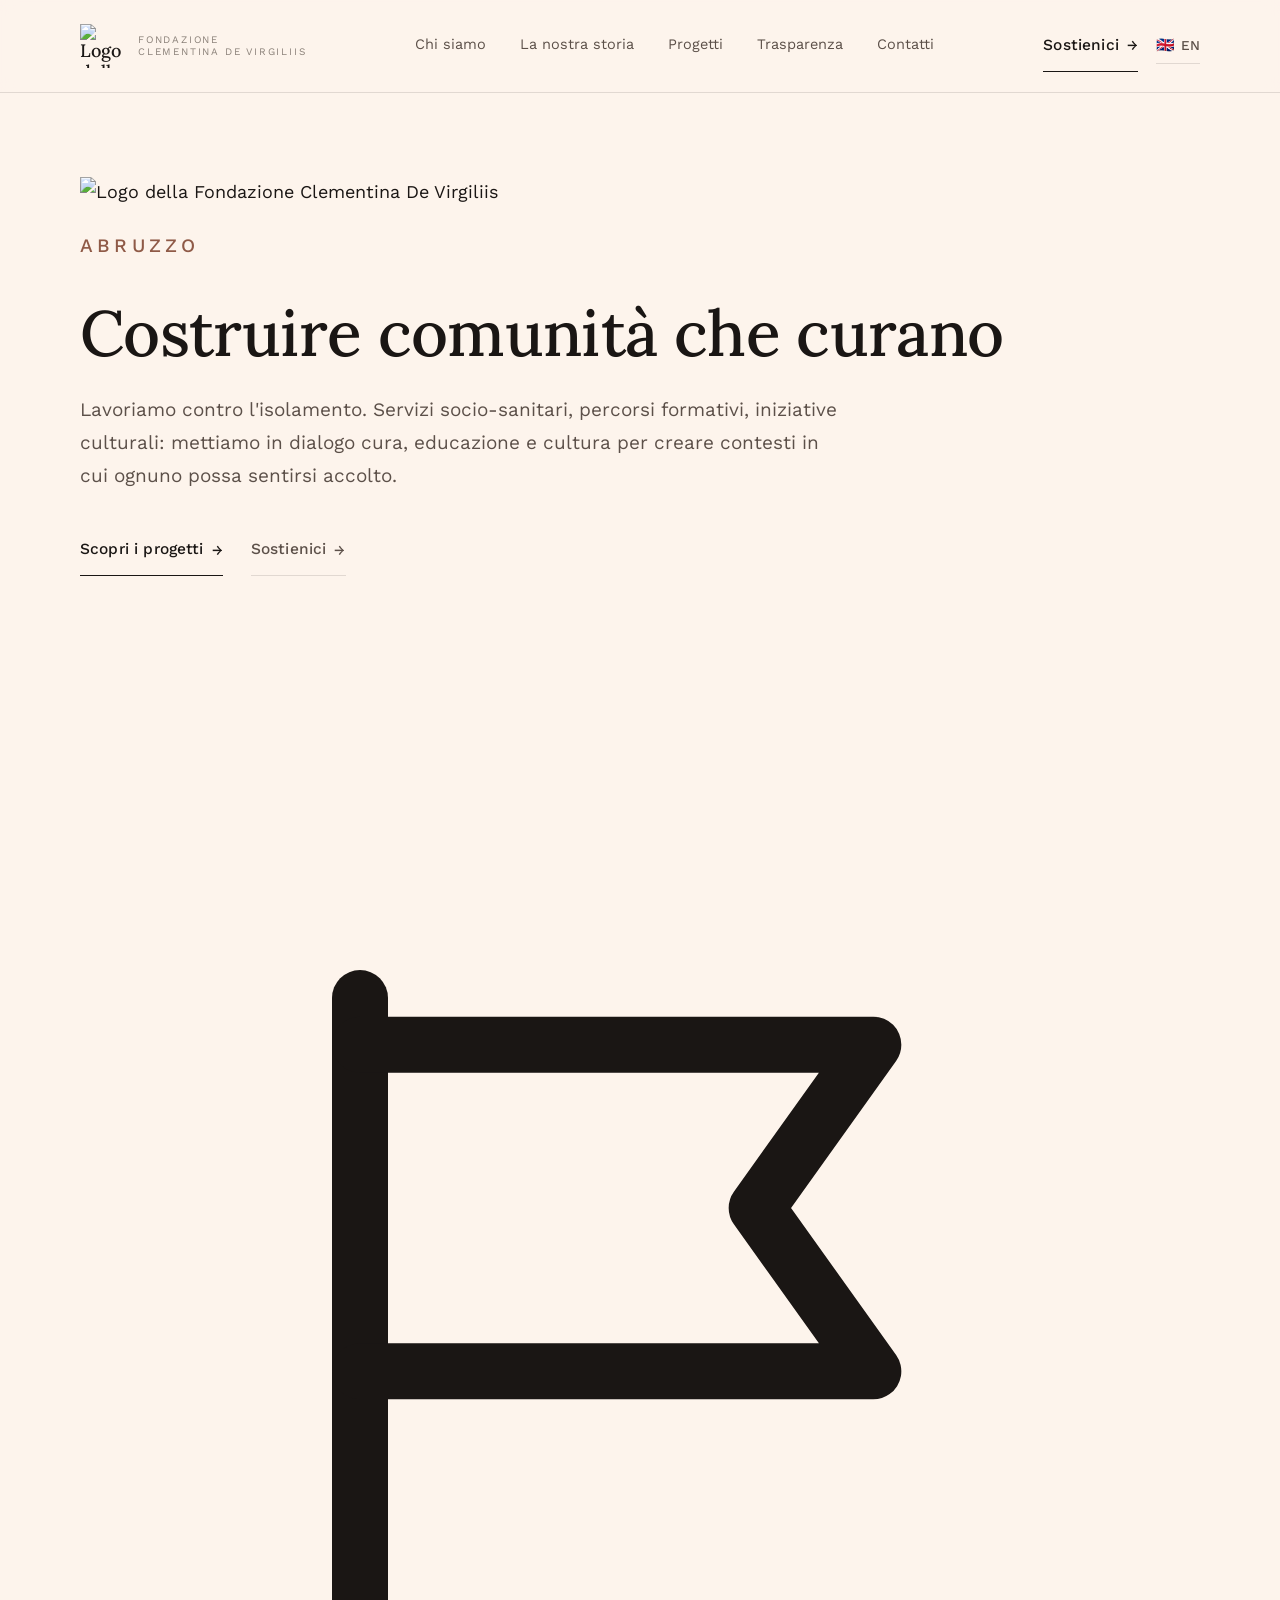
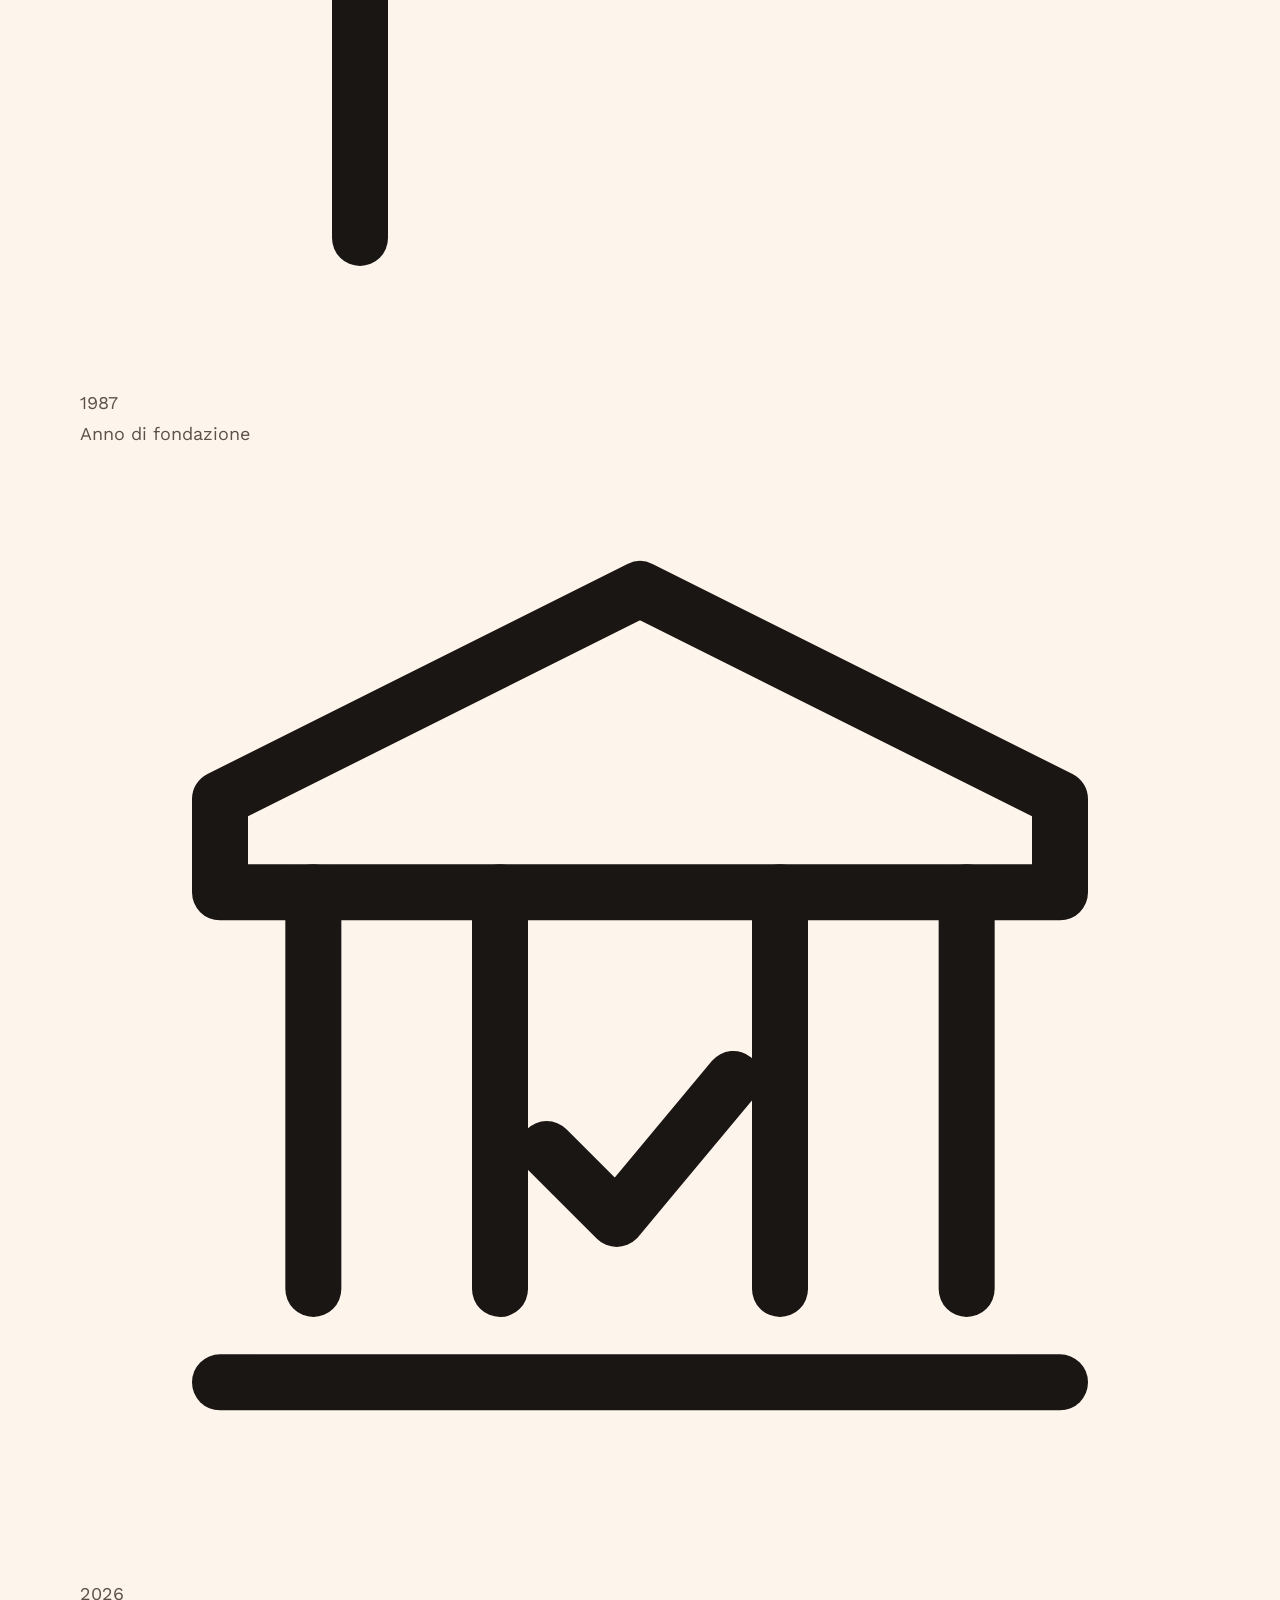
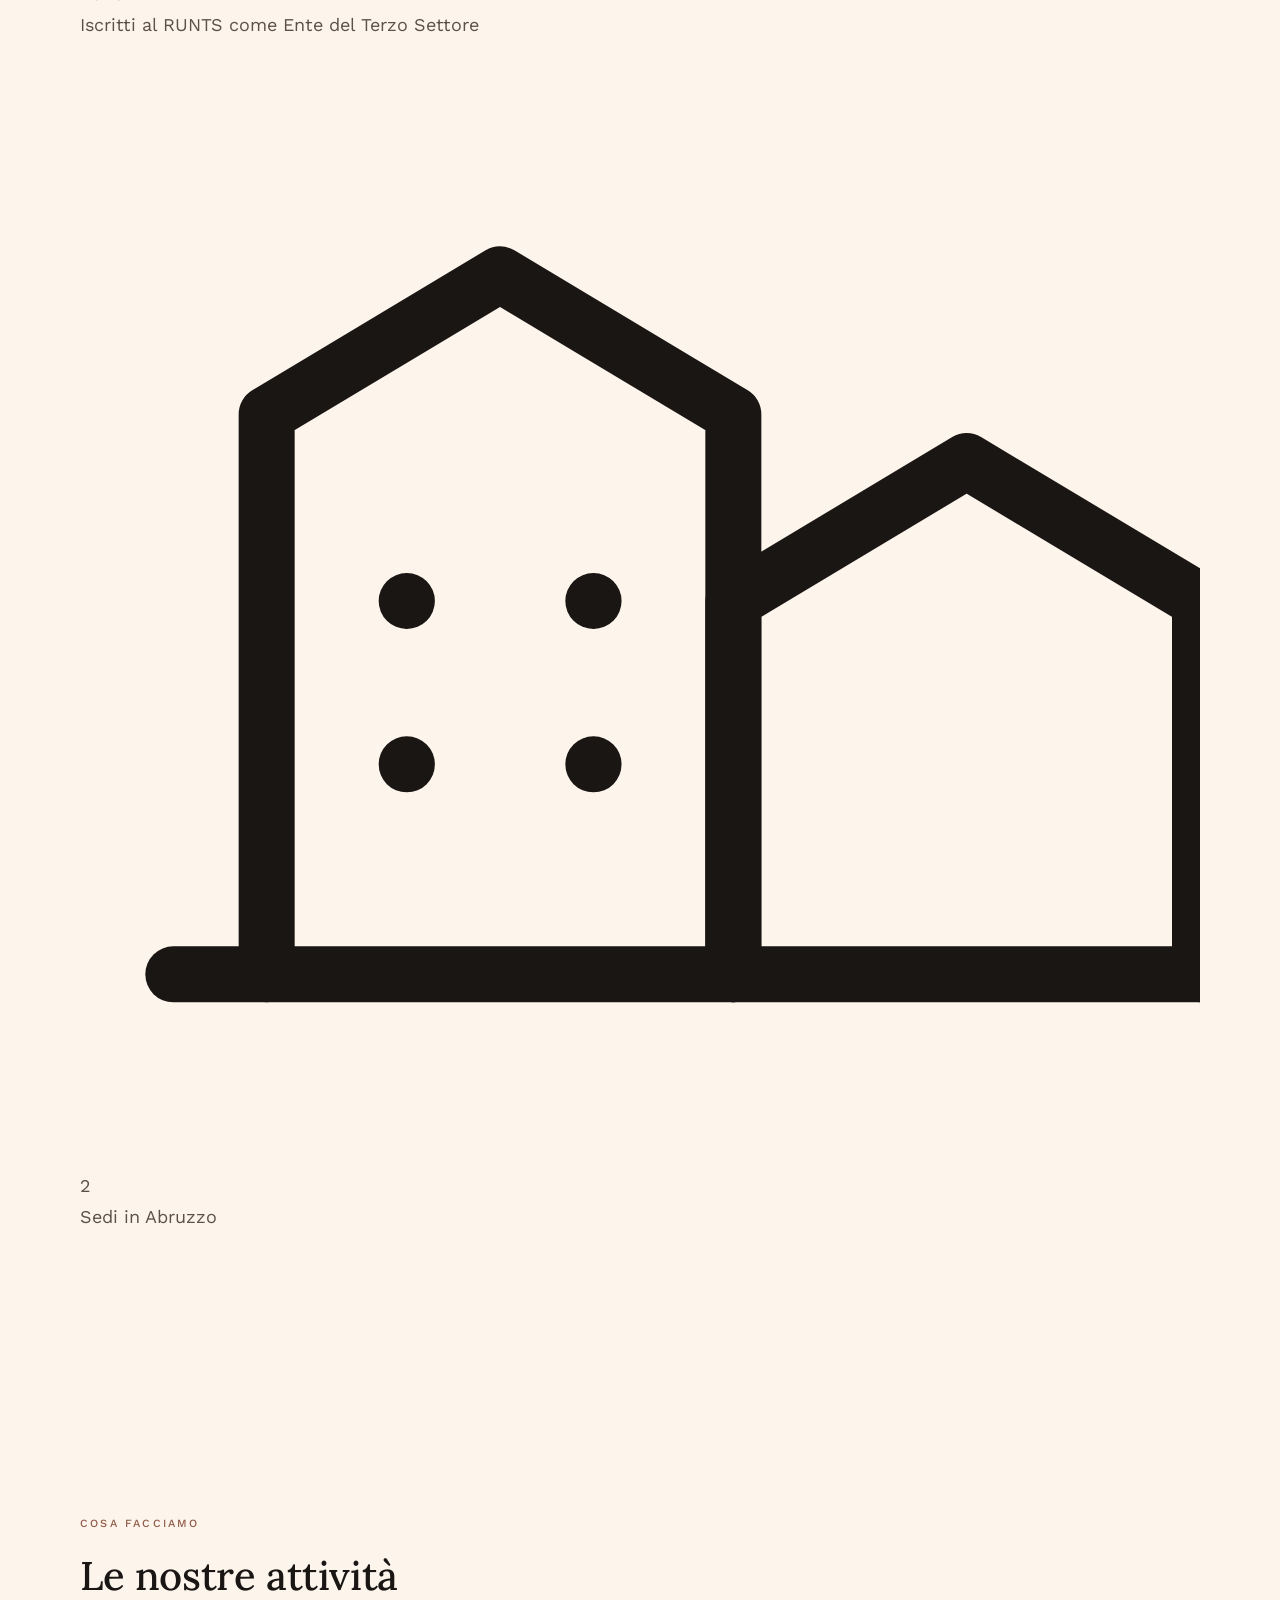
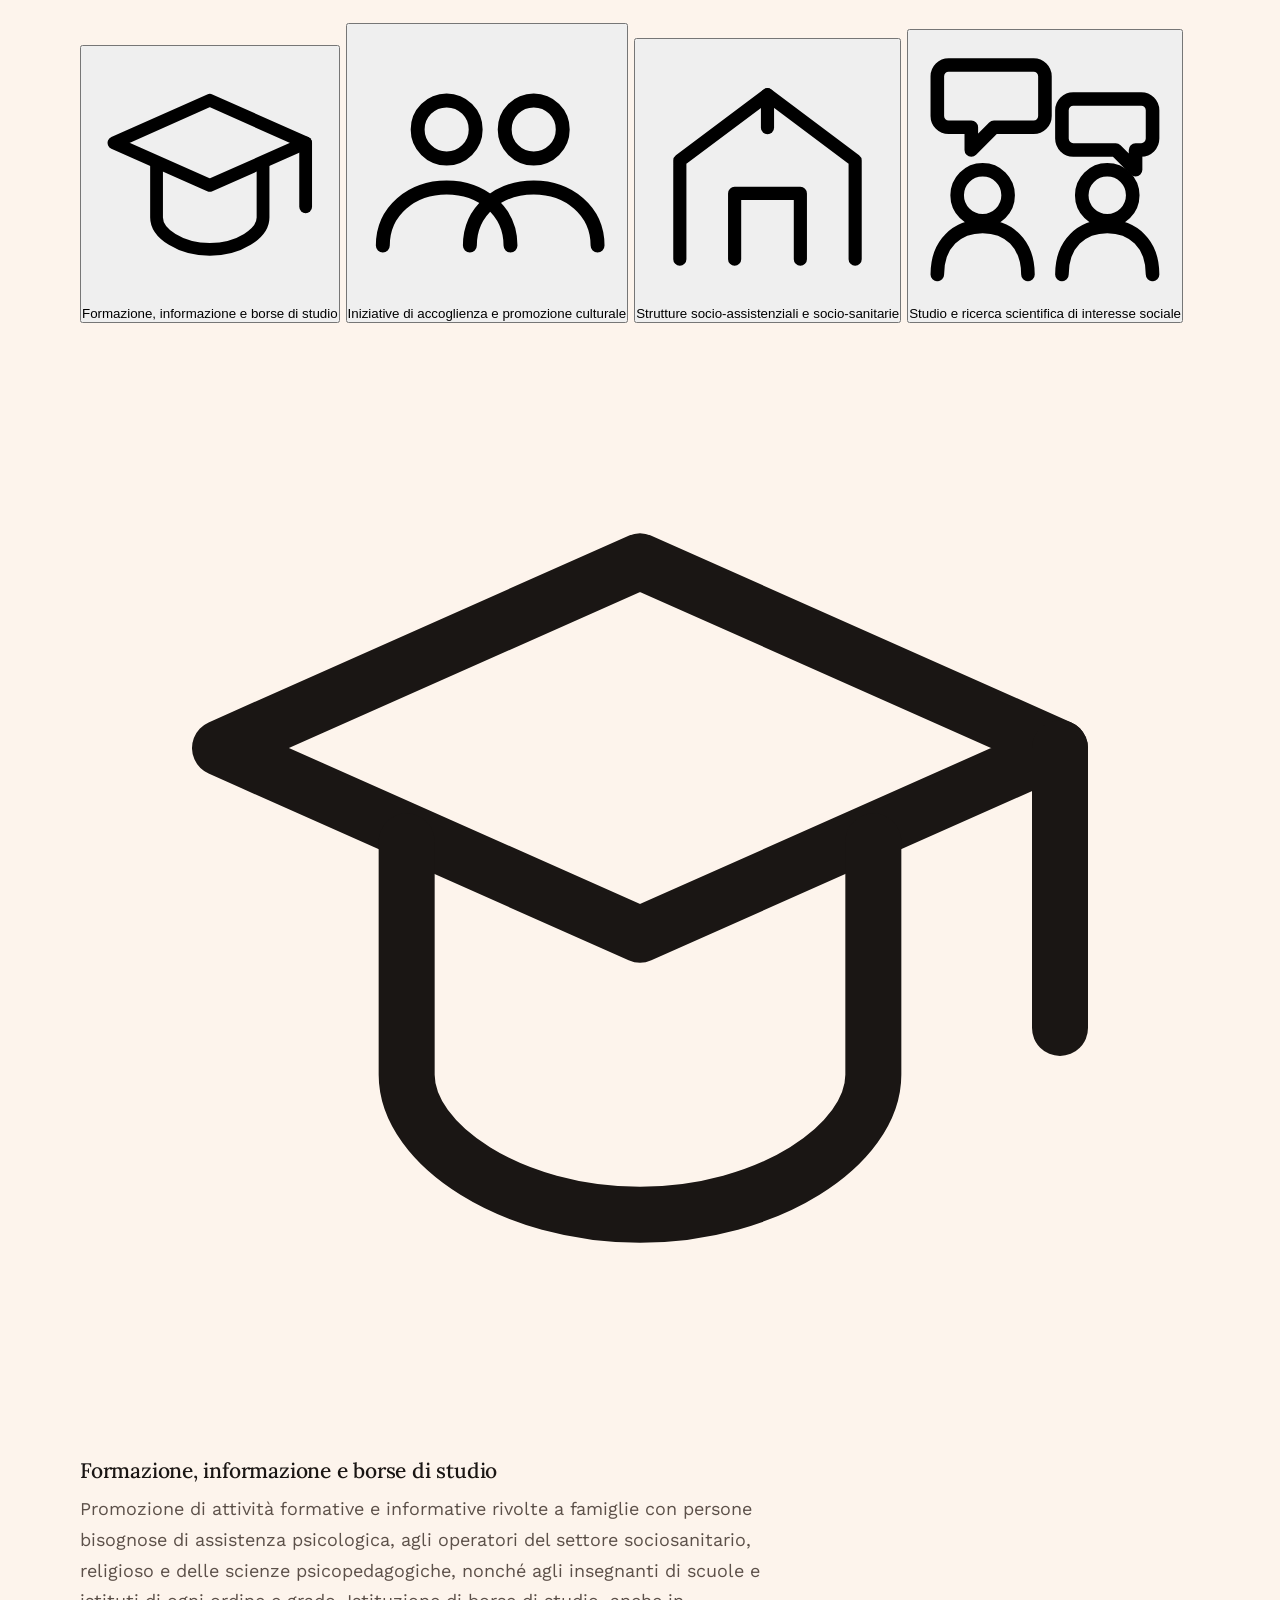
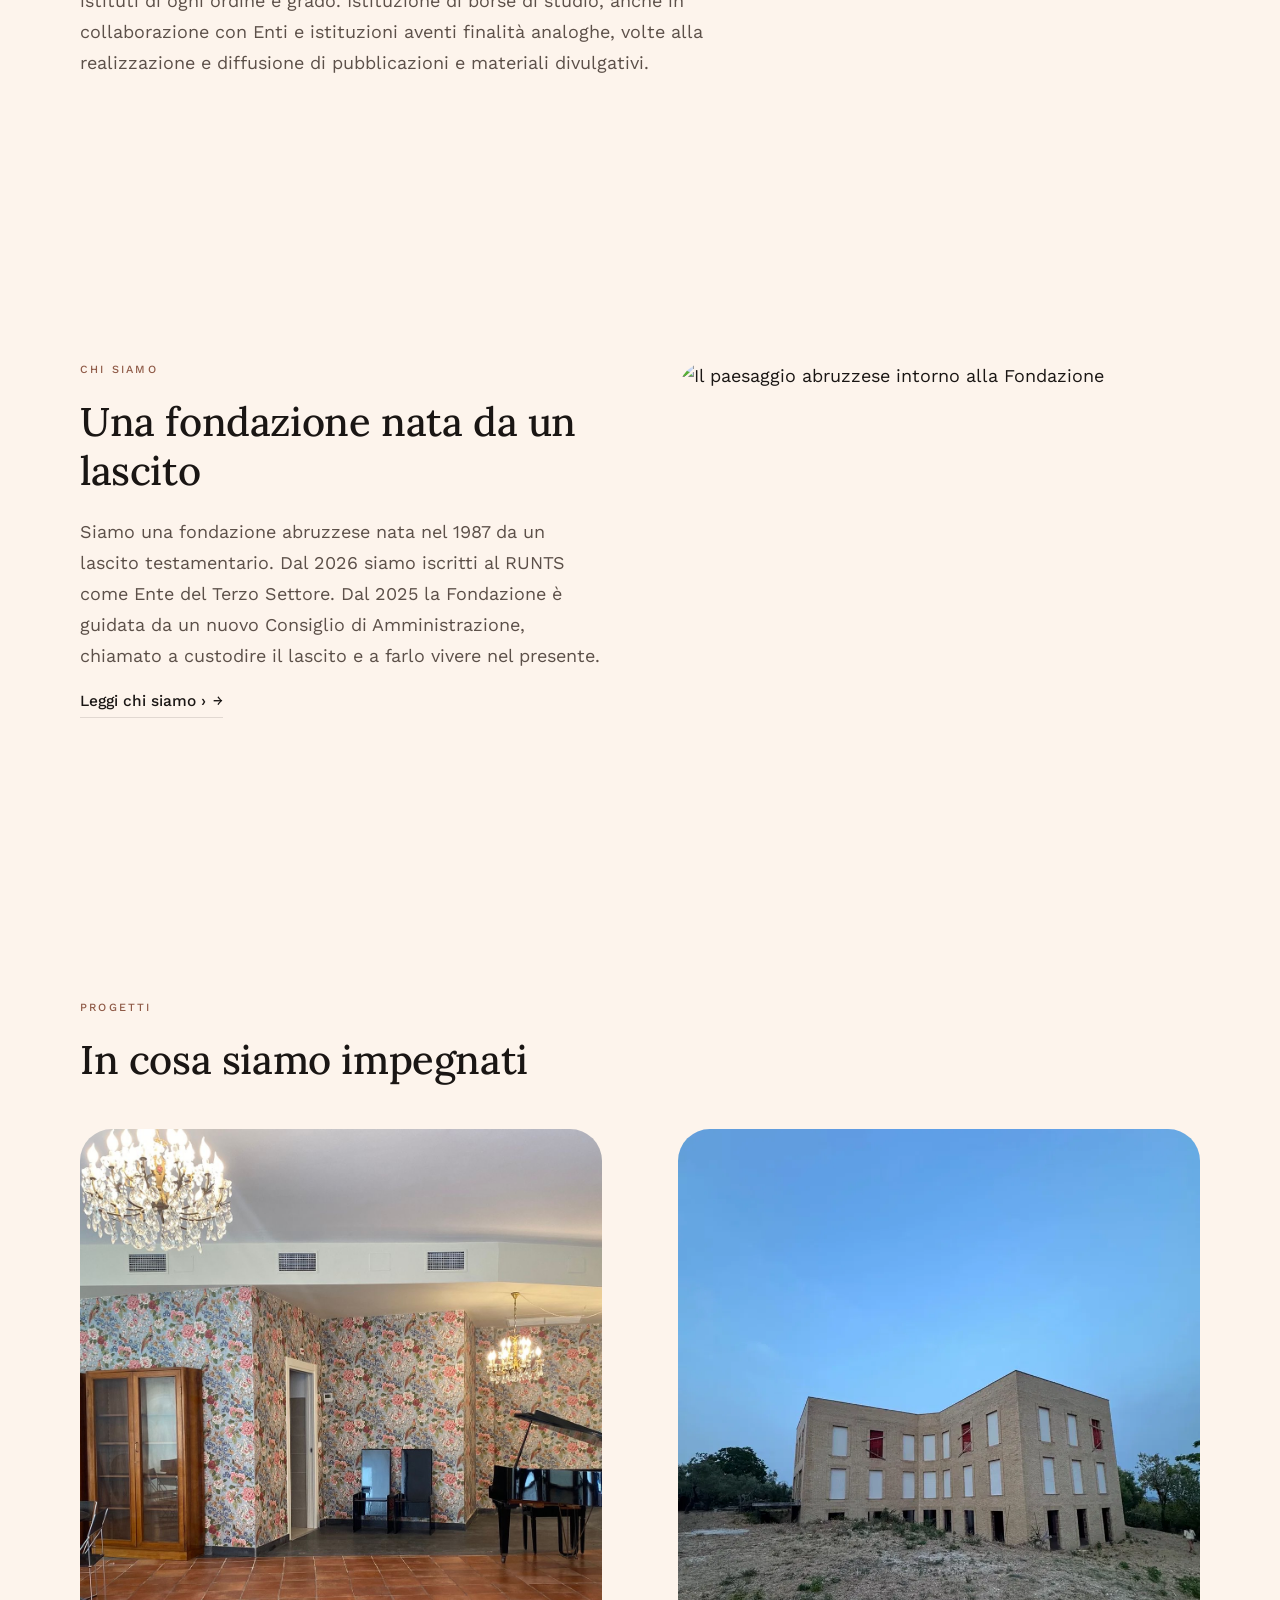
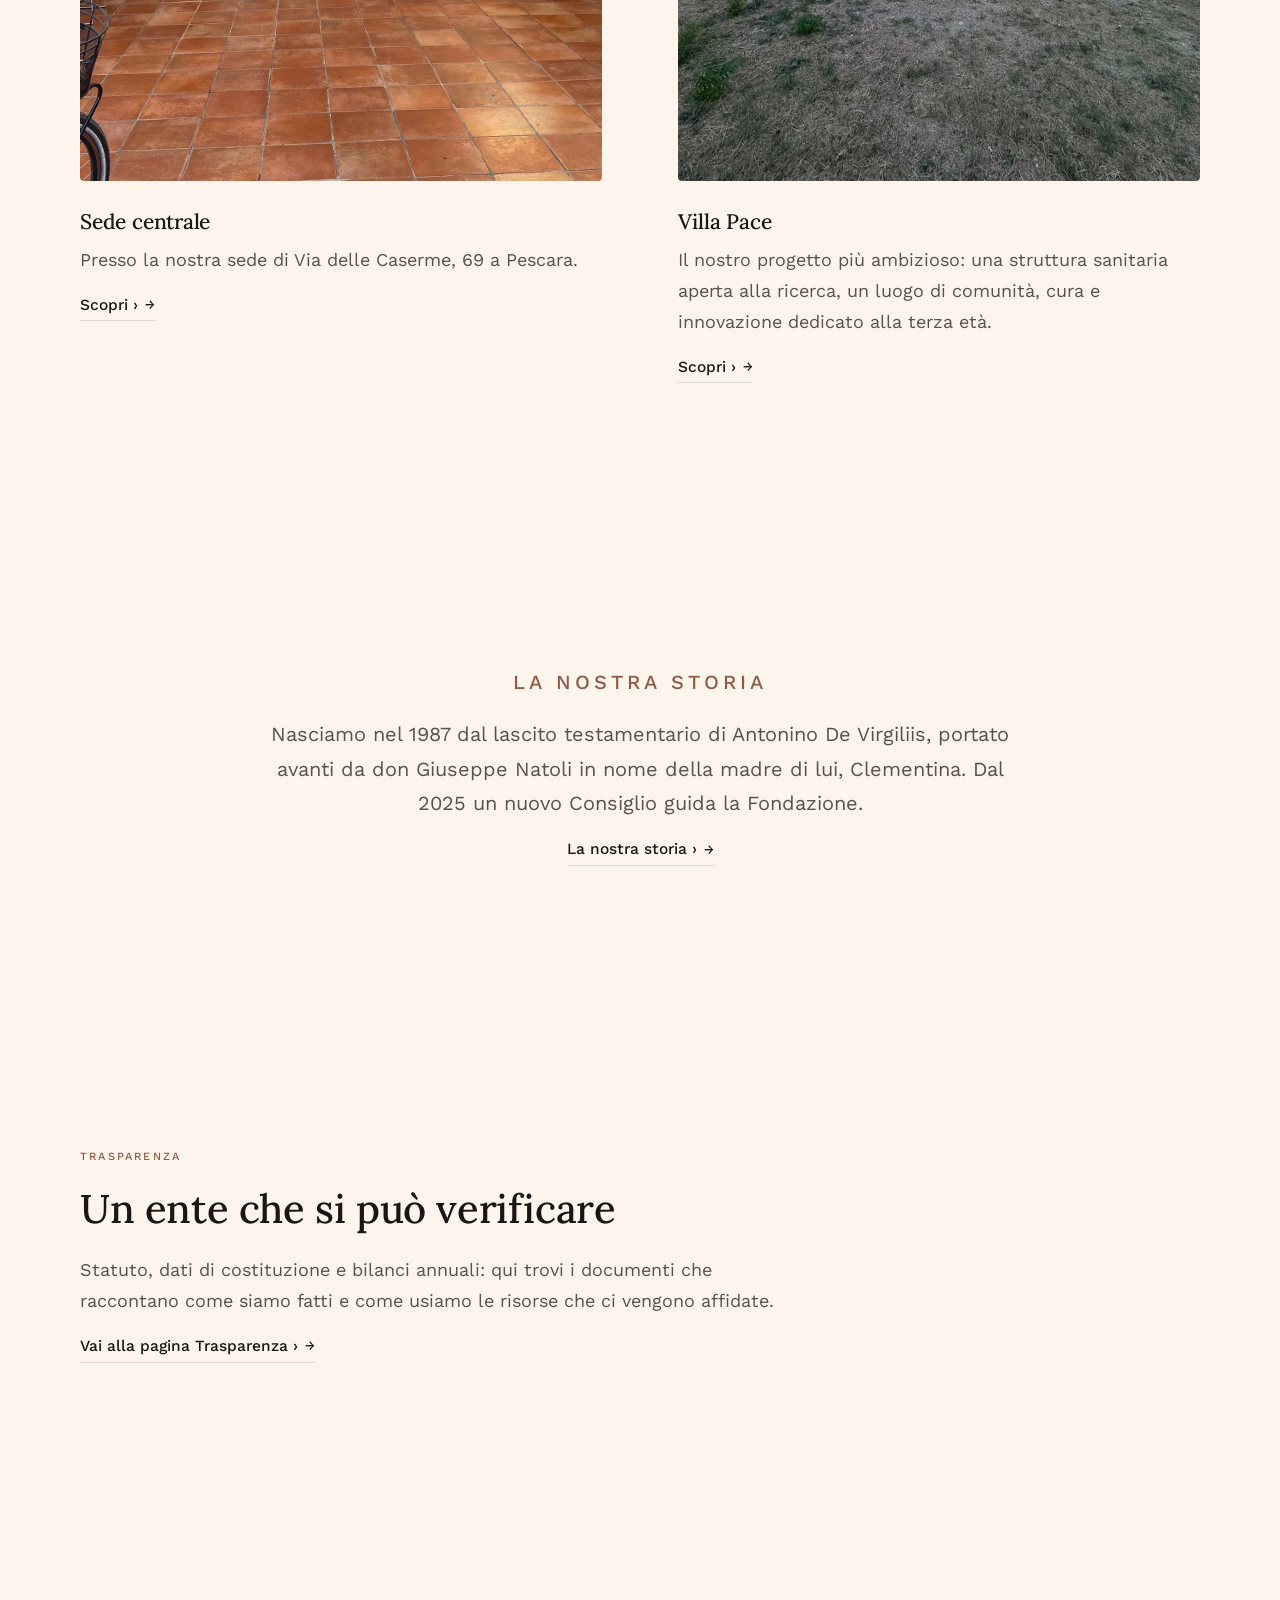
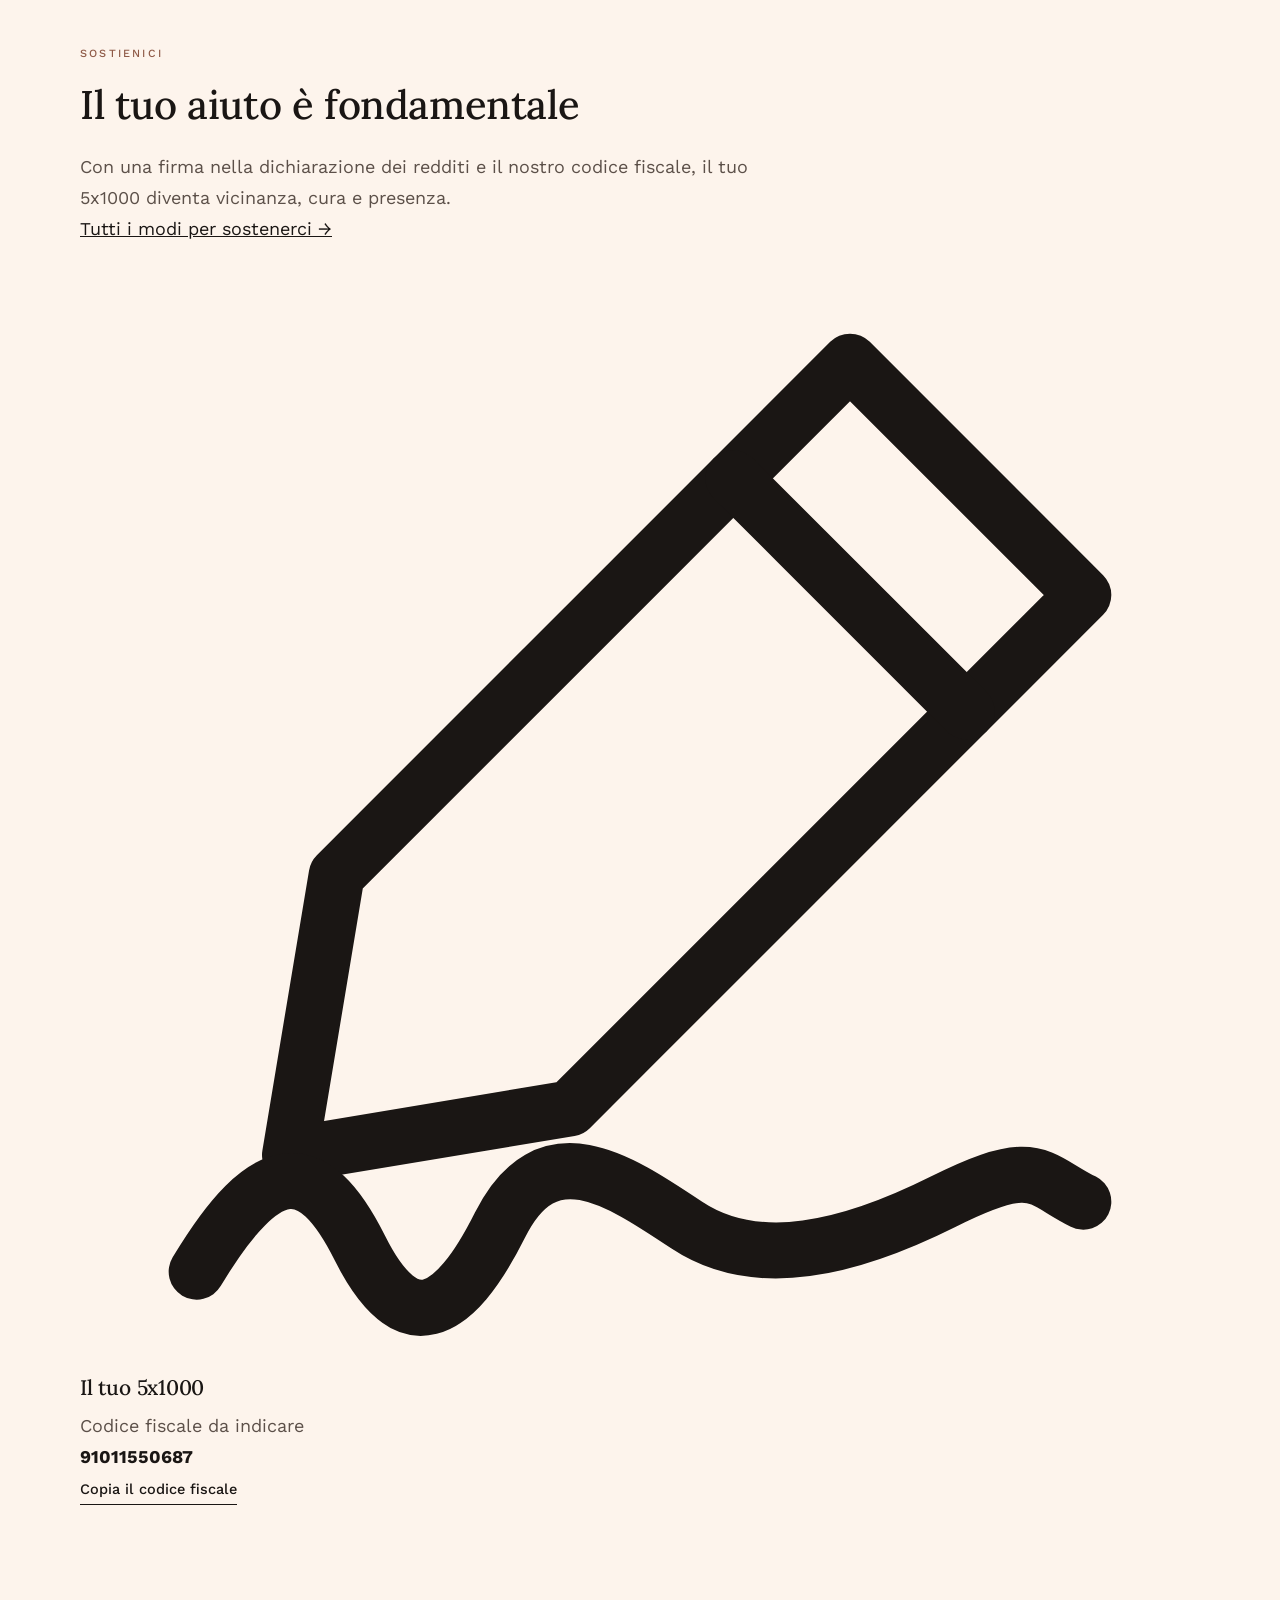
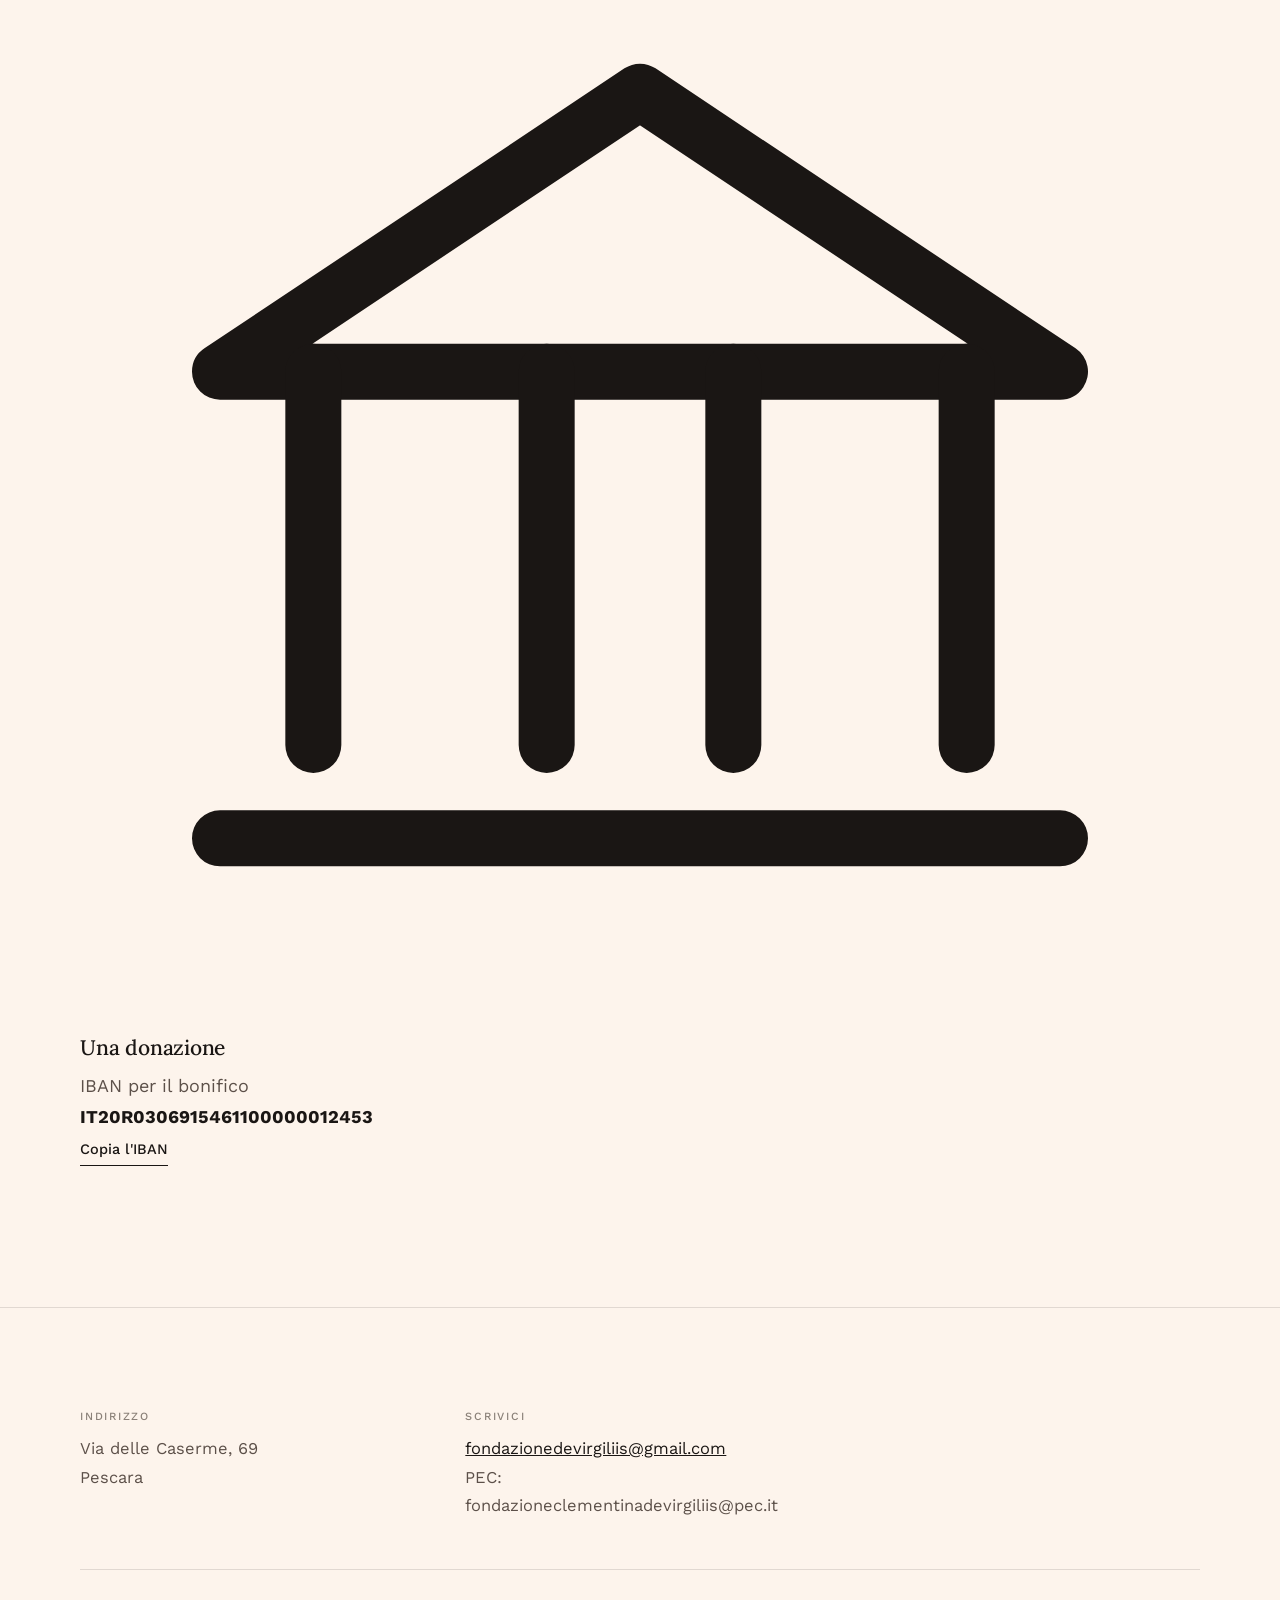
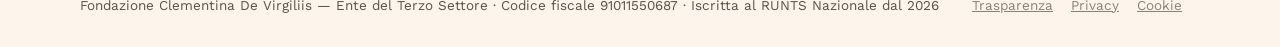
==== index.html @ 2ed3adb6 "Add files via upload" ====
<!DOCTYPE html>
<html lang="it">
<head>
<meta charset="utf-8">
<meta name="viewport" content="width=device-width, initial-scale=1">
<title>Fondazione Clementina De Virgiliis — Costruire comunità che curano</title>
<meta name="description" content="Fondazione abruzzese nata nel 1987 da un lascito testamentario. Lavoriamo contro l'isolamento con servizi socio-sanitari, percorsi formativi e iniziative culturali.">
<link rel="preconnect" href="https://fonts.googleapis.com">
<link rel="preconnect" href="https://fonts.gstatic.com" crossorigin>
<link href="https://fonts.googleapis.com/css2?family=Lora:wght@500;600;700&family=Work+Sans:wght@400;500;600&display=swap" rel="stylesheet">
<link rel="stylesheet" href="css/style.css">
</head>
<body>

<header>
  <nav class="wrap nav" aria-label="Principale">
    <a class="marchio" href="index.html">
      <img class="logo-mark" src="img/logo-icona-v2.png" alt="Logo della Fondazione Clementina De Virgiliis">
      <span class="marchio-testo">Fondazione<br>Clementina De&nbsp;Virgiliis</span>
    </a>
    <ul class="menu">
      <li><a href="chi-siamo.html" data-it="Chi siamo" data-en="About us">Chi siamo</a></li>
      <li><a href="storia.html" data-it="La nostra storia" data-en="Our story">La nostra storia</a></li>
      <li><a href="progetti.html" data-it="Progetti" data-en="Projects">Progetti</a></li>
      <li><a href="trasparenza.html" data-it="Trasparenza" data-en="Transparency">Trasparenza</a></li>
      <li><a href="contatti.html" data-it="Contatti" data-en="Contact">Contatti</a></li>
    </ul>
    <div class="nav-azioni">
      <a class="btn" href="sostienici.html" data-it="Sostienici" data-en="Support us">Sostienici</a>
      <button class="lang-switch" type="button" aria-label="Switch to English">
        <span class="bandiera">🇬🇧</span><span class="lang-label">EN</span>
      </button>
      <button class="hamburger" id="hamburger" aria-expanded="false" aria-controls="menu-mobile" aria-label="Apri il menu">
        <span></span>
      </button>
    </div>
  </nav>
</header>

<div class="menu-mobile" id="menu-mobile">
  <ul>
    <li><a href="index.html" data-it="Home" data-en="Home">Home</a></li>
    <li><a href="chi-siamo.html" data-it="Chi siamo" data-en="About us">Chi siamo</a></li>
    <li><a href="storia.html" data-it="La nostra storia" data-en="Our story">La nostra storia</a></li>
    <li><a href="progetti.html" data-it="Progetti" data-en="Projects">Progetti</a></li>
    <li><a href="trasparenza.html" data-it="Trasparenza" data-en="Transparency">Trasparenza</a></li>
    <li><a href="contatti.html" data-it="Contatti" data-en="Contact">Contatti</a></li>
  </ul>
  <a class="btn" href="sostienici.html" data-it="Sostienici" data-en="Support us">Sostienici</a>
  <button class="lang-switch" type="button" aria-label="Switch to English">
    <span class="bandiera">🇬🇧</span><span class="lang-label">EN</span>
  </button>
</div>

<main>

<section class="hero">
  <img class="hero-sfondo" src="img/sfondo1.jpg" alt="" aria-hidden="true">
  <div class="wrap hero-contenuto">
    <div class="hero-pannello">
      <img class="hero-logo" src="img/logo-completo-v2.png" alt="Logo della Fondazione Clementina De Virgiliis">
      <p class="occhiello" data-it="Abruzzo" data-en="Abruzzo">Abruzzo</p>
      <h1 data-it="Costruire comunità che curano" data-en="Building communities that care">Costruire comunità che curano</h1>
      <p data-it="Lavoriamo contro l'isolamento. Servizi socio-sanitari, percorsi formativi, iniziative culturali: mettiamo in dialogo cura, educazione e cultura per creare contesti in cui ognuno possa sentirsi accolto." data-en="We work against isolation. Social-healthcare services, training programmes, cultural initiatives: we bring care, education and culture together to create places where everyone can feel welcome.">Lavoriamo contro l'isolamento. Servizi socio-sanitari, percorsi formativi, iniziative culturali: mettiamo in dialogo cura, educazione e cultura per creare contesti in cui ognuno possa sentirsi accolto.</p>
    </div>
    <div class="azioni azioni-hero">
      <a class="btn" href="progetti.html" data-it="Scopri i progetti" data-en="Discover our projects">Scopri i progetti</a>
      <a class="btn btn--vuoto" href="sostienici.html" data-it="Sostienici" data-en="Support us">Sostienici</a>
    </div>
  </div>
</section>

<section class="fascia-numeri appare">
  <div class="wrap">
    <div class="statistiche">
      <div class="statistica">
        <div class="statistica-icona"><svg viewBox="0 0 48 48" fill="none" stroke="currentColor" stroke-width="2.4" stroke-linecap="round" stroke-linejoin="round">
          <path d="M12 6v36"/><path d="M12 8h22l-5 7 5 7H12"/>
        </svg></div>
        <p class="statistica-numero">1987</p>
        <p class="statistica-testo">Anno di fondazione</p>
      </div>
      <div class="statistica">
        <div class="statistica-icona"><svg viewBox="0 0 48 48" fill="none" stroke="currentColor" stroke-width="2.4" stroke-linecap="round" stroke-linejoin="round">
          <path d="M24 6 6 15v4h36v-4L24 6Z"/><path d="M10 19v17M18 19v17M30 19v17M38 19v17"/><path d="M6 40h36"/><path d="M20 30l3 3 5-6"/>
        </svg></div>
        <p class="statistica-numero">2026</p>
        <p class="statistica-testo">Iscritti al RUNTS come Ente del Terzo Settore</p>
      </div>
      <div class="statistica">
        <div class="statistica-icona"><svg viewBox="0 0 48 48" fill="none" stroke="currentColor" stroke-width="2.4" stroke-linecap="round" stroke-linejoin="round">
          <path d="M8 40V16l10-6 10 6v24"/><path d="M28 40V24l10-6 10 6v16"/><path d="M4 40h44"/><path d="M14 24h.01M14 31h.01M22 24h.01M22 31h.01"/>
        </svg></div>
        <p class="statistica-numero">2</p>
        <p class="statistica-testo">Sedi in Abruzzo</p>
      </div>
    </div>
  </div>
</section>

<section class="attivita appare">
  <div class="wrap">
    <p class="etichetta">Cosa facciamo</p>
    <h2>Le nostre attività</h2>

    <div class="attivita-lato">
      <div class="attivita-voci" role="tablist" aria-label="Le nostre attività">
        <button class="attivita-voce" type="button" role="tab" id="att-tab-0" aria-controls="att-pan-0" aria-selected="true" tabindex="0">
          <span class="attivita-voce-icona"><svg viewBox="0 0 48 48" fill="none" stroke="currentColor" stroke-width="2.4" stroke-linecap="round" stroke-linejoin="round" aria-hidden="true"><path d="M24 10 6 18l18 8 18-8-18-8Z"/><path d="M14 22v10c0 3 4.5 6 10 6s10-3 10-6V22"/><path d="M42 18v12"/></svg></span><span class="attivita-voce-nome">Formazione, informazione e borse di studio</span>
        </button>
        <button class="attivita-voce" type="button" role="tab" id="att-tab-1" aria-controls="att-pan-1" aria-selected="false" tabindex="-1">
          <span class="attivita-voce-icona"><svg viewBox="0 0 48 48" fill="none" stroke="currentColor" stroke-width="2.4" stroke-linecap="round" stroke-linejoin="round" aria-hidden="true"><circle cx="17" cy="18" r="5"/><circle cx="32" cy="18" r="5"/><path d="M6 38c0-6 5-10 11-10s11 4 11 10"/><path d="M21 38c0-6 5-10 11-10s11 4 11 10"/></svg></span><span class="attivita-voce-nome">Iniziative di accoglienza e promozione culturale</span>
        </button>
        <button class="attivita-voce" type="button" role="tab" id="att-tab-2" aria-controls="att-pan-2" aria-selected="false" tabindex="-1">
          <span class="attivita-voce-icona"><svg viewBox="0 0 48 48" fill="none" stroke="currentColor" stroke-width="2.4" stroke-linecap="round" stroke-linejoin="round" aria-hidden="true"><path d="M8 40V22l16-12 16 12v18"/><path d="M18 40V28h12v12"/><path d="M24 10v6"/></svg></span><span class="attivita-voce-nome">Strutture socio-assistenziali e socio-sanitarie</span>
        </button>
        <button class="attivita-voce" type="button" role="tab" id="att-tab-3" aria-controls="att-pan-3" aria-selected="false" tabindex="-1">
          <span class="attivita-voce-icona"><svg viewBox="0 0 48 48" fill="none" stroke="currentColor" stroke-width="2.4" stroke-linecap="round" stroke-linejoin="round" aria-hidden="true"><circle cx="13" cy="29" r="4.5"/><circle cx="35" cy="29" r="4.5"/><path d="M5 43c0-5.5 3.5-8.5 8-8.5s8 3 8 8.5"/><path d="M27 43c0-5.5 3.5-8.5 8-8.5s8 3 8 8.5"/><path d="M7 6h15a2 2 0 0 1 2 2v7a2 2 0 0 1-2 2h-7l-4 4v-4H7a2 2 0 0 1-2-2V8a2 2 0 0 1 2-2Z"/><path d="M29 12h12a2 2 0 0 1 2 2v5a2 2 0 0 1-2 2h-1v3.5L36.5 21H29a2 2 0 0 1-2-2v-5a2 2 0 0 1 2-2Z"/></svg></span><span class="attivita-voce-nome">Studio e ricerca scientifica di interesse sociale</span>
        </button>
      </div>
      <div class="attivita-pannelli">
      <div class="attivita-pannello" role="tabpanel" id="att-pan-0" aria-labelledby="att-tab-0">
        <div class="attivita-pannello-icona"><svg viewBox="0 0 48 48" fill="none" stroke="currentColor" stroke-width="2.4" stroke-linecap="round" stroke-linejoin="round" aria-hidden="true"><path d="M24 10 6 18l18 8 18-8-18-8Z"/><path d="M14 22v10c0 3 4.5 6 10 6s10-3 10-6V22"/><path d="M42 18v12"/></svg></div>
        <h3>Formazione, informazione e borse di studio</h3>
        <p>Promozione di attività formative e informative rivolte a famiglie con persone bisognose di assistenza psicologica, agli operatori del settore sociosanitario, religioso e delle scienze psicopedagogiche, nonché agli insegnanti di scuole e istituti di ogni ordine e grado. Istituzione di borse di studio, anche in collaborazione con Enti e istituzioni aventi finalità analoghe, volte alla realizzazione e diffusione di pubblicazioni e materiali divulgativi.</p>
      </div>
      <div class="attivita-pannello" role="tabpanel" id="att-pan-1" aria-labelledby="att-tab-1" hidden>
        <div class="attivita-pannello-icona"><svg viewBox="0 0 48 48" fill="none" stroke="currentColor" stroke-width="2.4" stroke-linecap="round" stroke-linejoin="round" aria-hidden="true"><circle cx="17" cy="18" r="5"/><circle cx="32" cy="18" r="5"/><path d="M6 38c0-6 5-10 11-10s11 4 11 10"/><path d="M21 38c0-6 5-10 11-10s11 4 11 10"/></svg></div>
        <h3>Iniziative di accoglienza e promozione culturale</h3>
        <p>Organizzazione di attività di accoglienza, intrattenimento, formazione e informazione rivolte a giovani e persone della terza età con problematiche di adattamento psico-sociale. Promozione di iniziative culturali e sociali mirate a favorire inclusione, benessere relazionale, partecipazione alla vita comunitaria e prevenzione del disagio, anche in collaborazione con realtà territoriali e istituzionali.</p>
      </div>
      <div class="attivita-pannello" role="tabpanel" id="att-pan-2" aria-labelledby="att-tab-2" hidden>
        <div class="attivita-pannello-icona"><svg viewBox="0 0 48 48" fill="none" stroke="currentColor" stroke-width="2.4" stroke-linecap="round" stroke-linejoin="round" aria-hidden="true"><path d="M8 40V22l16-12 16 12v18"/><path d="M18 40V28h12v12"/><path d="M24 10v6"/></svg></div>
        <h3>Strutture socio-assistenziali e socio-sanitarie</h3>
        <p>Realizzazione e/o gestione di strutture dedicate all'accoglienza e all'erogazione di prestazioni socio-assistenziali e socio-sanitarie per il recupero funzionale e sociale di persone con età superiore a 65 anni e di soggetti disabili non autosufficienti o a grave rischio di non autosufficienza, non assistibili a domicilio e bisognosi di trattamenti continuativi. Organizzazione di percorsi di riabilitazione e riattivazione psico-sociale, mediante l'applicazione di metodologie terapeutiche rivolte a persone con disturbi psicologici, finalizzati al reinserimento nella vita sociale.</p>
      </div>
      <div class="attivita-pannello" role="tabpanel" id="att-pan-3" aria-labelledby="att-tab-3" hidden>
        <div class="attivita-pannello-icona"><svg viewBox="0 0 48 48" fill="none" stroke="currentColor" stroke-width="2.4" stroke-linecap="round" stroke-linejoin="round" aria-hidden="true"><circle cx="13" cy="29" r="4.5"/><circle cx="35" cy="29" r="4.5"/><path d="M5 43c0-5.5 3.5-8.5 8-8.5s8 3 8 8.5"/><path d="M27 43c0-5.5 3.5-8.5 8-8.5s8 3 8 8.5"/><path d="M7 6h15a2 2 0 0 1 2 2v7a2 2 0 0 1-2 2h-7l-4 4v-4H7a2 2 0 0 1-2-2V8a2 2 0 0 1 2-2Z"/><path d="M29 12h12a2 2 0 0 1 2 2v5a2 2 0 0 1-2 2h-1v3.5L36.5 21H29a2 2 0 0 1-2-2v-5a2 2 0 0 1 2-2Z"/></svg></div>
        <h3>Studio e ricerca scientifica di interesse sociale</h3>
        <p>Realizzazione di attività di studio e ricerca scientifica di particolare interesse sociale, direttamente oppure in collaborazione con Università, Enti di ricerca o altre Fondazioni, negli ambiti e secondo le modalità definite da apposito regolamento governativo ai sensi dell'art. 17 della Legge n. 400/1988. Diffusione dei risultati della ricerca attraverso iniziative editoriali, convegni e strumenti di divulgazione accessibili alla comunità.</p>
      </div>
      </div>
    </div>
  </div>
</section>

<section id="chi-siamo" class="appare">
  <div class="wrap due due--chi-siamo">
    <div>
      <p class="etichetta">Chi siamo</p>
      <h2>Una fondazione nata da un lascito</h2>
      <p>Siamo una fondazione abruzzese nata nel 1987 da un lascito testamentario. Dal 2026 siamo iscritti al RUNTS come Ente del Terzo Settore. Dal 2025 la Fondazione è guidata da un nuovo Consiglio di Amministrazione, chiamato a custodire il lascito e a farlo vivere nel presente.</p>
      <a class="link-avanti" href="chi-siamo.html">Leggi chi siamo &rsaquo;</a>
    </div>
    <div class="foto arco">
      <img src="img/paesaggio-originale.jpg" alt="Il paesaggio abruzzese intorno alla Fondazione" loading="lazy">
    </div>
  </div>
</section>

<section id="progetti" class="progetti appare">
  <div class="wrap">
    <p class="etichetta">Progetti</p>
    <h2 style="margin-bottom:44px">In cosa siamo impegnati</h2>
    <div class="due">

      <article class="scheda">
        <div class="foto arco"><img src="img/sede-centrale.jpg" alt="La sede centrale della Fondazione" loading="lazy"></div>
        <h3>Sede centrale</h3>
        <p>Presso la nostra sede di Via delle Caserme, 69 a Pescara.</p>
        <a class="link-avanti" href="progetti.html#sede">Scopri &rsaquo;</a>
      </article>

      <article class="scheda">
        <div class="foto arco"><img src="img/villa-pace-esterno.webp" alt="Villa Pace, edificio della RSA in costruzione" loading="lazy"></div>
        <h3>Villa Pace</h3>
        <p>Il nostro progetto più ambizioso: una struttura sanitaria aperta alla ricerca, un luogo di comunità, cura e innovazione dedicato alla terza età.</p>
        <a class="link-avanti" href="progetti.html#villa-pace">Scopri &rsaquo;</a>
      </article>

    </div>
  </div>
</section>

<section id="storia" class="storia appare">
  <div class="wrap">
    <p class="etichetta">La nostra storia</p>
    <p>Nasciamo nel 1987 dal lascito testamentario di Antonino De Virgiliis, portato avanti da don Giuseppe Natoli in nome della madre di lui, Clementina. Dal 2025 un nuovo Consiglio guida la Fondazione.</p>
    <a class="link-avanti" href="storia.html">La nostra storia &rsaquo;</a>
  </div>
</section>

<section id="trasparenza" class="trasparenza-home appare">
  <div class="wrap">
    <p class="etichetta">Trasparenza</p>
    <h2>Un ente che si può verificare</h2>
    <p>Statuto, dati di costituzione e bilanci annuali: qui trovi i documenti che raccontano come siamo fatti e come usiamo le risorse che ci vengono affidate.</p>
    <a class="link-avanti" href="trasparenza.html">Vai alla pagina Trasparenza &rsaquo;</a>
  </div>
</section>

<section id="sostienici" class="sostienici appare">
  <div class="wrap sost-griglia">
    <div class="sost-testo">
      <p class="etichetta">Sostienici</p>
      <h2>Il tuo aiuto è fondamentale</h2>
      <p class="sost-lead">Con una firma nella dichiarazione dei redditi e il nostro codice fiscale, il tuo 5x1000 diventa vicinanza, cura e presenza.</p>
      <a class="sost-link" href="sostienici.html">Tutti i modi per sostenerci <span aria-hidden="true">&rarr;</span></a>
    </div>
    <div class="sost-carte">
      <article class="sost-carta sost-carta--chiara">
        <div class="sost-carta-testa">
          <span class="sost-icona"><svg viewBox="0 0 48 48" fill="none" stroke="currentColor" stroke-width="2.4" stroke-linecap="round" stroke-linejoin="round" aria-hidden="true"><path d="M33 5l10 10L21 37l-12 2 2-12Z"/><path d="M28 10l10 10"/><path d="M5 44c3-5 5-5 7-1s4 3 6-1 5-2 8 0 7 1 11-1 4-1 6 0"/></svg></span>
          <h3>Il tuo 5x1000</h3>
        </div>
        <p class="sost-etichetta-dato">Codice fiscale da indicare</p>
        <strong class="sost-dato" id="codice">91011550687</strong>
        <div class="sost-azione">
          <button class="copia sost-copia" type="button" data-target="codice">Copia il codice fiscale</button>
          <span class="esito" role="status" aria-live="polite"></span>
        </div>
      </article>
      <article class="sost-carta sost-carta--scura">
        <div class="sost-carta-testa">
          <span class="sost-icona"><svg viewBox="0 0 48 48" fill="none" stroke="currentColor" stroke-width="2.4" stroke-linecap="round" stroke-linejoin="round" aria-hidden="true"><path d="M6 20 24 8l18 12H6Z"/><path d="M10 20v16M20 20v16M28 20v16M38 20v16M6 40h36"/></svg></span>
          <h3>Una donazione</h3>
        </div>
        <p class="sost-etichetta-dato">IBAN per il bonifico</p>
        <strong class="sost-dato sost-dato--iban" id="iban">IT20R0306915461100000012453</strong>
        <div class="sost-azione">
          <button class="copia sost-copia" type="button" data-target="iban">Copia l'IBAN</button>
          <span class="esito" role="status" aria-live="polite"></span>
        </div>
      </article>
    </div>
  </div>
</section>

</main>

<footer id="contatti">
  <div class="wrap">
    <div class="recapiti">
      <div>
        <h3>Indirizzo</h3>
        <p>Via delle Caserme, 69<br>Pescara</p>
      </div>
      <div>
        <h3>Scrivici</h3>
        <p><a href="mailto:fondazionedevirgiliis@gmail.com">fondazionedevirgiliis@gmail.com</a><br>
        PEC: fondazioneclementinadevirgiliis@pec.it</p>
      </div>
    </div>

    <div class="coda">
      <p style="max-width:none">Fondazione Clementina De Virgiliis — Ente del Terzo Settore · Codice fiscale 91011550687 · Iscritta al RUNTS Nazionale dal 2026</p>
      <p style="max-width:none"><a href="trasparenza.html">Trasparenza</a><a href="#">Privacy</a><a href="#">Cookie</a></p>
    </div>
  </div>
</footer>

<script src="js/script.js"></script>
</body>
</html>
---- css/style.css ----
/* ============================================================
   Fondazione Clementina De Virgiliis — sistema visivo del sito
   v3: stile minimale e arioso (ispirato a quotree.com),
   stessa palette terracotta/beige, molto più spazio e meno bordi.
   ============================================================ */

:root{
  --crema:#FDF4EC;
  --rosa:#FCE4DE;
  --terracotta:#B9765F;
  --terracotta-chiaro:#EFC9B8;
  --terracotta-scuro:#8F5A47;
  --verde:#7A9E1E;
  --azzurro:#B7DFF5;
  --nero:#1A1614;
  --nero-70:#5C5049;
  --nero-50:#8A8078;
  --linea:rgba(26,22,20,.12);
  --misura:64ch;
}

*{box-sizing:border-box;margin:0;padding:0}
html{scroll-behavior:smooth}
body{
  font-family:'Work Sans',system-ui,sans-serif;
  font-size:18px;
  line-height:1.72;
  color:var(--nero);
  background:var(--crema);
  -webkit-font-smoothing:antialiased;
  font-weight:400;
}
h1,h2,h3{font-family:'Lora',Georgia,serif;font-weight:500;line-height:1.22;letter-spacing:-.01em}
p{max-width:var(--misura);color:var(--nero-70)}
a{color:inherit}
img{max-width:100%;display:block}
ul{list-style:none}

.wrap{width:min(1120px,90vw);margin-inline:auto}
section{padding:clamp(72px,11vw,148px) 0}

/* accenno d'arco, molto più sobrio della pillola originale */
.arco{border-radius:32px 32px 4px 4px;overflow:hidden}

/* ---------- navigazione ---------- */
header{
  position:sticky;top:0;z-index:30;
  background:rgba(253,244,236,.92);
  backdrop-filter:blur(8px);
  border-bottom:1px solid var(--linea);
}
.nav{display:flex;align-items:center;justify-content:space-between;gap:24px;padding:20px 0}
.marchio{font-family:'Lora',serif;font-size:18px;font-weight:500;line-height:1.2;letter-spacing:0;text-decoration:none;display:flex;align-items:center;gap:14px}
.marchio span{display:block;font-family:'Work Sans',sans-serif;font-size:10px;letter-spacing:.18em;text-transform:uppercase;color:var(--nero-50);font-weight:400}
.logo-mark{width:44px;height:44px;flex:none;object-fit:contain}
.menu{display:flex;gap:34px;font-size:14.5px}
.menu a{text-decoration:none;padding:4px 0;color:var(--nero-70);border-bottom:1px solid transparent;transition:color .2s ease,border-color .2s ease}
.menu a:hover,.menu a:focus-visible{color:var(--nero);border-bottom-color:var(--terracotta)}
.menu a[aria-current="page"]{color:var(--nero);border-bottom-color:var(--nero)}
.nav-azioni{display:flex;align-items:center;gap:18px}

/* pulsante hamburger, nascosto su desktop */
.hamburger{
  display:none;width:40px;height:40px;flex:none;
  border:none;background:none;cursor:pointer;
  padding:0;position:relative;
}
.hamburger span,.hamburger span::before,.hamburger span::after{
  content:"";position:absolute;left:8px;right:8px;height:1px;background:var(--nero);transition:transform .2s ease,opacity .2s ease;
}
.hamburger span{top:20px}
.hamburger span::before{top:-7px}
.hamburger span::after{top:7px}
.hamburger[aria-expanded="true"] span{background:transparent}
.hamburger[aria-expanded="true"] span::before{transform:translateY(7px) rotate(45deg)}
.hamburger[aria-expanded="true"] span::after{transform:translateY(-7px) rotate(-45deg)}

/* pannello menu mobile */
.menu-mobile{
  display:none;position:fixed;inset:0;top:0;z-index:29;
  background:var(--crema);padding:100px 28px 40px;
  overflow-y:auto;
}
.menu-mobile.aperto{display:block}
.menu-mobile ul{display:flex;flex-direction:column;gap:2px}
.menu-mobile a{
  display:block;font-family:'Lora',serif;font-size:26px;font-weight:500;
  text-decoration:none;padding:18px 2px;border-bottom:1px solid var(--linea);
}
.menu-mobile .btn{margin-top:32px;width:100%;text-align:center;font-size:16px;padding:18px}

/* ---------- pulsanti: testo con sottile sottolineatura, niente blocchi pieni ---------- */
.btn{
  display:inline-flex;align-items:center;gap:8px;
  font-size:15.5px;font-weight:500;letter-spacing:.01em;
  padding:12px 0;text-decoration:none;color:var(--nero);
  border:none;border-bottom:1px solid var(--nero);background:none;
  transition:color .2s ease,border-color .2s ease,gap .2s ease;
}
.btn::after{content:"→";font-size:14px;transition:transform .2s ease}
.btn:hover{color:var(--terracotta-scuro);border-color:var(--terracotta)}
.btn:hover::after{transform:translateX(3px)}
.btn--vuoto{color:var(--nero-70);border-color:var(--linea)}
.btn--vuoto:hover{color:var(--nero);border-color:var(--nero)}
:focus-visible{outline:2px solid var(--terracotta);outline-offset:4px}

/* ---------- testata di pagina interna ---------- */
.testata{background:var(--crema);padding:clamp(64px,9vw,120px) 0 clamp(48px,6vw,80px);border-bottom:1px solid var(--linea)}
.testata .occhiello{margin-bottom:18px}
.testata h1{font-size:clamp(36px,5.4vw,58px)}
.testata p{margin-top:18px;font-size:19px}

/* ---------- hero home ---------- */
.hero{background:var(--crema);padding-top:clamp(48px,7vw,84px)}
.hero .wrap{position:relative;z-index:1}
.hero .griglia{display:grid;grid-template-columns:1fr 1fr;gap:clamp(40px,6vw,80px);align-items:center}
.hero h1{font-size:clamp(40px,6vw,64px)}
.occhiello{font-size:11px;letter-spacing:.22em;text-transform:uppercase;color:var(--terracotta-scuro);font-weight:500;margin-bottom:20px}
.hero p{margin:22px 0 32px;font-size:19px}
.azioni{display:flex;gap:28px;flex-wrap:wrap;align-items:center}
.paesaggio{width:100%;aspect-ratio:4/5;margin-inline:auto}

/* ---------- blocchi di contenuto ---------- */
.etichetta{
  font-size:11px;letter-spacing:.2em;text-transform:uppercase;
  font-weight:500;color:var(--terracotta-scuro);margin-bottom:18px;
}
h2{font-size:clamp(28px,3.6vw,40px);margin-bottom:22px;color:var(--nero)}
h3{font-size:21px;margin-bottom:10px;color:var(--nero)}
.due{display:grid;grid-template-columns:1fr 1fr;gap:clamp(40px,6vw,80px)}
.link-avanti{display:inline-flex;align-items:center;gap:7px;margin-top:16px;font-size:15.5px;font-weight:500;text-decoration:none;color:var(--nero);border-bottom:1px solid var(--linea);padding-bottom:2px;transition:border-color .2s ease,color .2s ease}
.link-avanti::after{content:"→";font-size:13px;transition:transform .2s ease}
.link-avanti:hover{border-color:var(--terracotta);color:var(--terracotta-scuro)}
.link-avanti:hover::after{transform:translateX(3px)}

/* ---------- progetti ---------- */
.progetti{background:var(--crema)}
.scheda{padding-top:0}
.scheda .foto{aspect-ratio:4/5;background:var(--rosa);margin-bottom:28px;
  display:grid;place-items:center;text-align:center;padding:24px}
.scheda .foto span{font-size:14px;color:var(--nero-70);max-width:24ch}
.scheda-dettaglio{margin-top:32px}
.scheda-dettaglio dt{font-weight:500;font-size:12.5px;letter-spacing:.06em;color:var(--nero-50);margin-top:20px;text-transform:uppercase}
.scheda-dettaglio dd{font-size:17px;margin-top:4px;color:var(--nero)}

/* ---------- attività (home): griglia leggera, niente card bordate ---------- */
.attivita{background:var(--crema)}
.griglia-attivita{display:grid;grid-template-columns:repeat(3,1fr);gap:clamp(36px,4vw,56px) clamp(28px,3vw,44px);margin-top:16px}
.attivita-card{padding-top:24px;border-top:1px solid var(--linea)}
.attivita-card .icona{width:32px;height:32px;margin-bottom:18px;stroke:var(--terracotta)}
.attivita-card h3{font-size:18px;margin-bottom:8px;font-weight:500}
.attivita-card p{font-size:15px;color:var(--nero-70)}
.attivita-card:nth-child(7){grid-column:2 / 3}
@media (max-width:1100px){.attivita-card:nth-child(7){grid-column:auto}}
@media (max-width:860px){.griglia-attivita{grid-template-columns:1fr}}
@media (min-width:861px) and (max-width:1100px){.griglia-attivita{grid-template-columns:repeat(2,1fr)}}

/* ---------- storia ---------- */
.storia{background:var(--crema);text-align:center}
.storia p{margin-inline:auto;font-size:20px}
.timeline{max-width:740px;margin:0 auto;position:relative;padding-left:4px}
.timeline::before{
  content:"";position:absolute;left:104px;top:10px;bottom:10px;width:1px;
  background:var(--linea);
}
.tappa{
  display:grid;grid-template-columns:100px 1fr;gap:28px;text-align:left;
  padding:32px 0;position:relative;
  opacity:0;transform:translateY(20px);transition:opacity .7s ease,transform .7s ease;
}
.tappa.visibile{opacity:1;transform:none}
.tappa::after{
  content:"";position:absolute;left:100px;top:41px;width:7px;height:7px;
  border-radius:50%;background:var(--terracotta);
}
.tappa .anno{font-family:'Lora',serif;font-weight:500;font-size:24px;color:var(--nero);padding-top:2px}
.tappa .anno.vuoto{color:var(--nero-50);font-style:italic;font-size:18px}
.tappa .corpo{background:var(--crema);position:relative;z-index:1}
.tappa .corpo p{font-size:16.5px}

/* ---------- sostienici ---------- */
.sostienici{background:var(--crema)}
.sostienici .pannello{padding-top:12px}
.cf{
  display:flex;align-items:center;gap:20px;flex-wrap:wrap;
  border-top:1px solid var(--linea);border-bottom:1px solid var(--linea);
  padding:24px 0;margin:28px 0 0;
}
.cf strong{font-size:28px;letter-spacing:.04em;font-weight:500;font-family:'Lora',serif}
.copia{font:inherit;font-size:14.5px;font-weight:500;cursor:pointer;background:none;color:var(--nero);border:none;border-bottom:1px solid var(--nero);padding:0 0 2px;transition:color .2s ease,border-color .2s ease}
.copia:hover{color:var(--terracotta-scuro);border-color:var(--terracotta)}
.esito{font-size:14.5px;color:var(--verde);min-height:1.2em}
.modi{display:grid;gap:clamp(40px,5vw,64px);margin-top:24px}
.modo{padding-top:36px;border-top:1px solid var(--linea)}
.modo:first-child{border-top:none;padding-top:0}

/* ---------- contatti / trasparenza ---------- */
.recapiti-pagina{display:grid;grid-template-columns:repeat(2,1fr);gap:clamp(40px,6vw,80px)}
.mappa{aspect-ratio:16/10;background:var(--rosa);display:grid;place-items:center;text-align:center;padding:24px;margin-top:40px;opacity:.7}
.mappa span{font-size:14px;max-width:26ch}
.documenti{margin-top:20px}
.documenti li{padding:16px 0;border-top:1px solid var(--linea)}
.documenti li:first-child{border-top:none}
.form label{display:block;font-size:13.5px;font-weight:500;letter-spacing:.02em;margin:22px 0 8px;color:var(--nero-70)}
.form input,.form textarea{
  width:100%;font:inherit;font-size:16px;padding:12px 0;
  border:none;border-bottom:1px solid var(--linea);background:none;color:var(--nero);
  border-radius:0;
}
.form input:focus,.form textarea:focus{outline:none;border-color:var(--terracotta)}
.form textarea{min-height:110px;resize:vertical}
.form .consenso{display:flex;align-items:flex-start;gap:10px;margin-top:22px}
.form .consenso input{width:auto;margin-top:4px}
.form button{margin-top:28px}

/* ---------- foto reali ---------- */
.foto{position:relative}
.foto img{width:100%;height:100%;object-fit:cover;display:block}
.scheda .foto:has(img){padding:0;display:block;background:none}

/* ---------- footer chiaro e minimale ---------- */
footer{background:var(--crema);color:var(--nero-70);padding:clamp(72px,8vw,110px) 0 30px;border-top:1px solid var(--linea)}
footer a{color:var(--nero)}
.recapiti{display:grid;grid-template-columns:repeat(3,1fr);gap:36px;margin-bottom:48px}
.recapiti h3{font-family:'Work Sans',sans-serif;font-size:11px;font-weight:500;letter-spacing:.16em;text-transform:uppercase;margin-bottom:12px;color:var(--nero-50)}
.recapiti p{font-size:16.5px;word-break:break-word;color:var(--nero-70)}
.coda{border-top:1px solid var(--linea);padding-top:24px;font-size:13.5px;display:flex;justify-content:space-between;gap:20px;flex-wrap:wrap;color:var(--nero-50)}
.coda a{margin-right:18px;color:var(--nero-50)}
.coda a:hover{color:var(--nero)}

/* ---------- segnaposto dei dati mancanti ---------- */
.dv{background:#FBD9CF;color:#7C3F2E;font-weight:500;padding:1px 6px;font-size:.92em}

/* ---------- comparsa allo scroll ---------- */
.appare{opacity:0;transform:translateY(16px);transition:opacity .7s ease,transform .7s ease}
.appare.visibile{opacity:1;transform:none}
@media (prefers-reduced-motion:reduce){
  .appare{opacity:1;transform:none;transition:none}
  html{scroll-behavior:auto}
}

/* ---------- telefono ---------- */
@media (max-width:860px){
  .menu{display:none}
  .nav-azioni .btn{display:none}
  .hamburger{display:block}
  .hero .griglia,.due,.recapiti,.recapiti-pagina{grid-template-columns:1fr}
  .paesaggio{order:-1;width:min(100%,320px)}
  .tappa{grid-template-columns:76px 1fr}
  .timeline::before{left:80px}
  .tappa::after{left:76px}
  body{font-size:18px}
}

/* ---------- selettore lingua ---------- */
.lang-switch{
  display:flex;align-items:center;gap:6px;
  border:none;background:none;cursor:pointer;
  padding:6px 0;font:inherit;font-size:13.5px;font-weight:500;color:var(--nero-70);
  border-bottom:1px solid var(--linea);
}
.lang-switch:hover{color:var(--nero);border-color:var(--nero)}
.lang-switch .bandiera{font-size:15px;line-height:1}
.menu-mobile .lang-switch{width:100%;justify-content:center;margin-top:18px;padding:14px;border:1px solid var(--linea)}

/* ---------- pannello villa pace nella storia ---------- */
.villa-pace-box{
  margin-top:56px;padding-top:44px;border-top:1px solid var(--linea);
  text-align:left;
}
.villa-pace-box h3{margin-bottom:12px}

/* ---------- sezione trasparenza in home ---------- */
.trasparenza-home{background:var(--crema)}

/* ---------- progetti: due filoni + attività linkabili ---------- */
.filone{margin-top:12px}
.filone + .filone{margin-top:80px;padding-top:64px;border-top:1px solid var(--linea)}
.attivita-link-griglia{display:grid;grid-template-columns:repeat(3,1fr);gap:1px;background:var(--linea);margin-top:36px;border-top:1px solid var(--linea);border-bottom:1px solid var(--linea)}
.attivita-link{
  display:block;padding:28px 26px;background:var(--crema);
  text-decoration:none;color:var(--nero);transition:background .2s ease;
}
.attivita-link:hover{background:var(--rosa)}
.attivita-link .nome{font-family:'Lora',serif;font-weight:500;font-size:17px;display:block;margin-bottom:8px}
.attivita-link .riga{font-size:14px;color:var(--nero-70)}
@media (max-width:860px){.attivita-link-griglia{grid-template-columns:1fr}}
@media (min-width:861px) and (max-width:1100px){.attivita-link-griglia{grid-template-columns:repeat(2,1fr)}}

.attivita-dettaglio{margin-top:72px;padding-top:56px;border-top:1px solid var(--linea)}
.attivita-dettaglio + .attivita-dettaglio{margin-top:0}
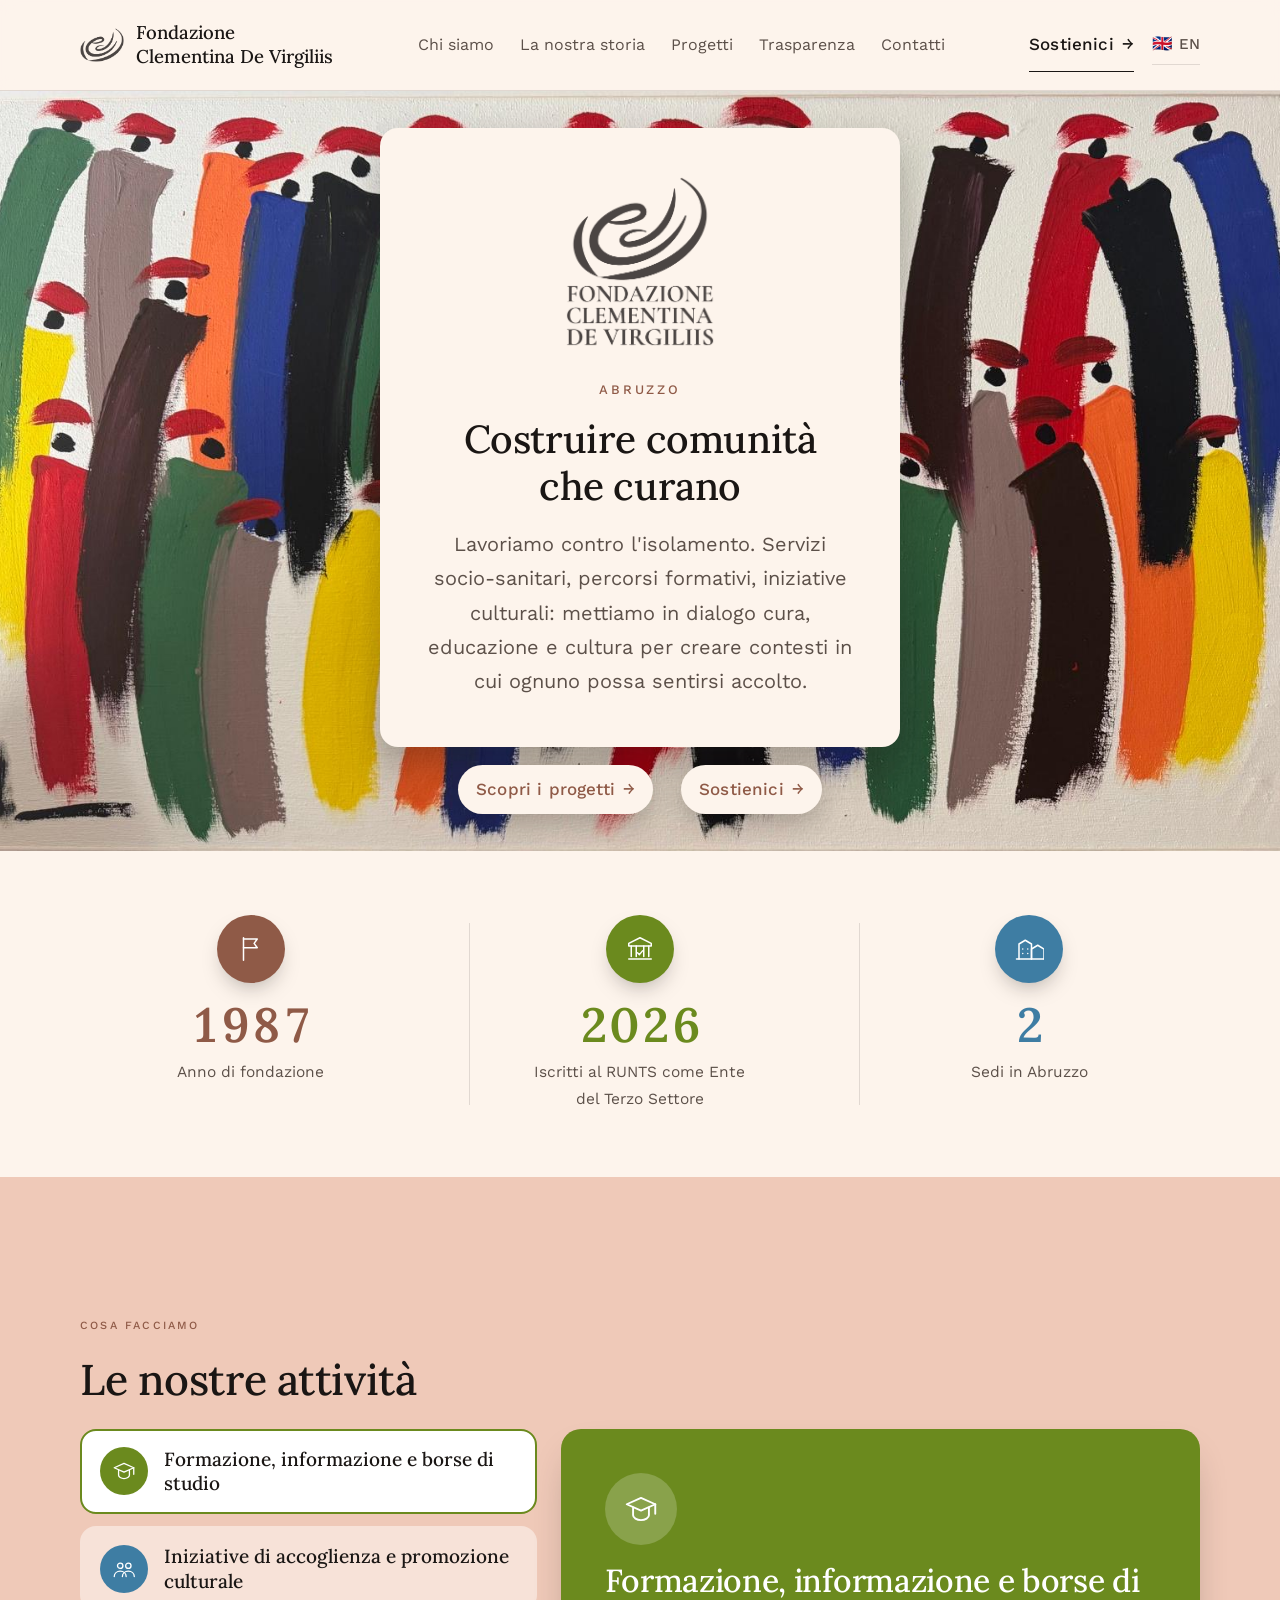
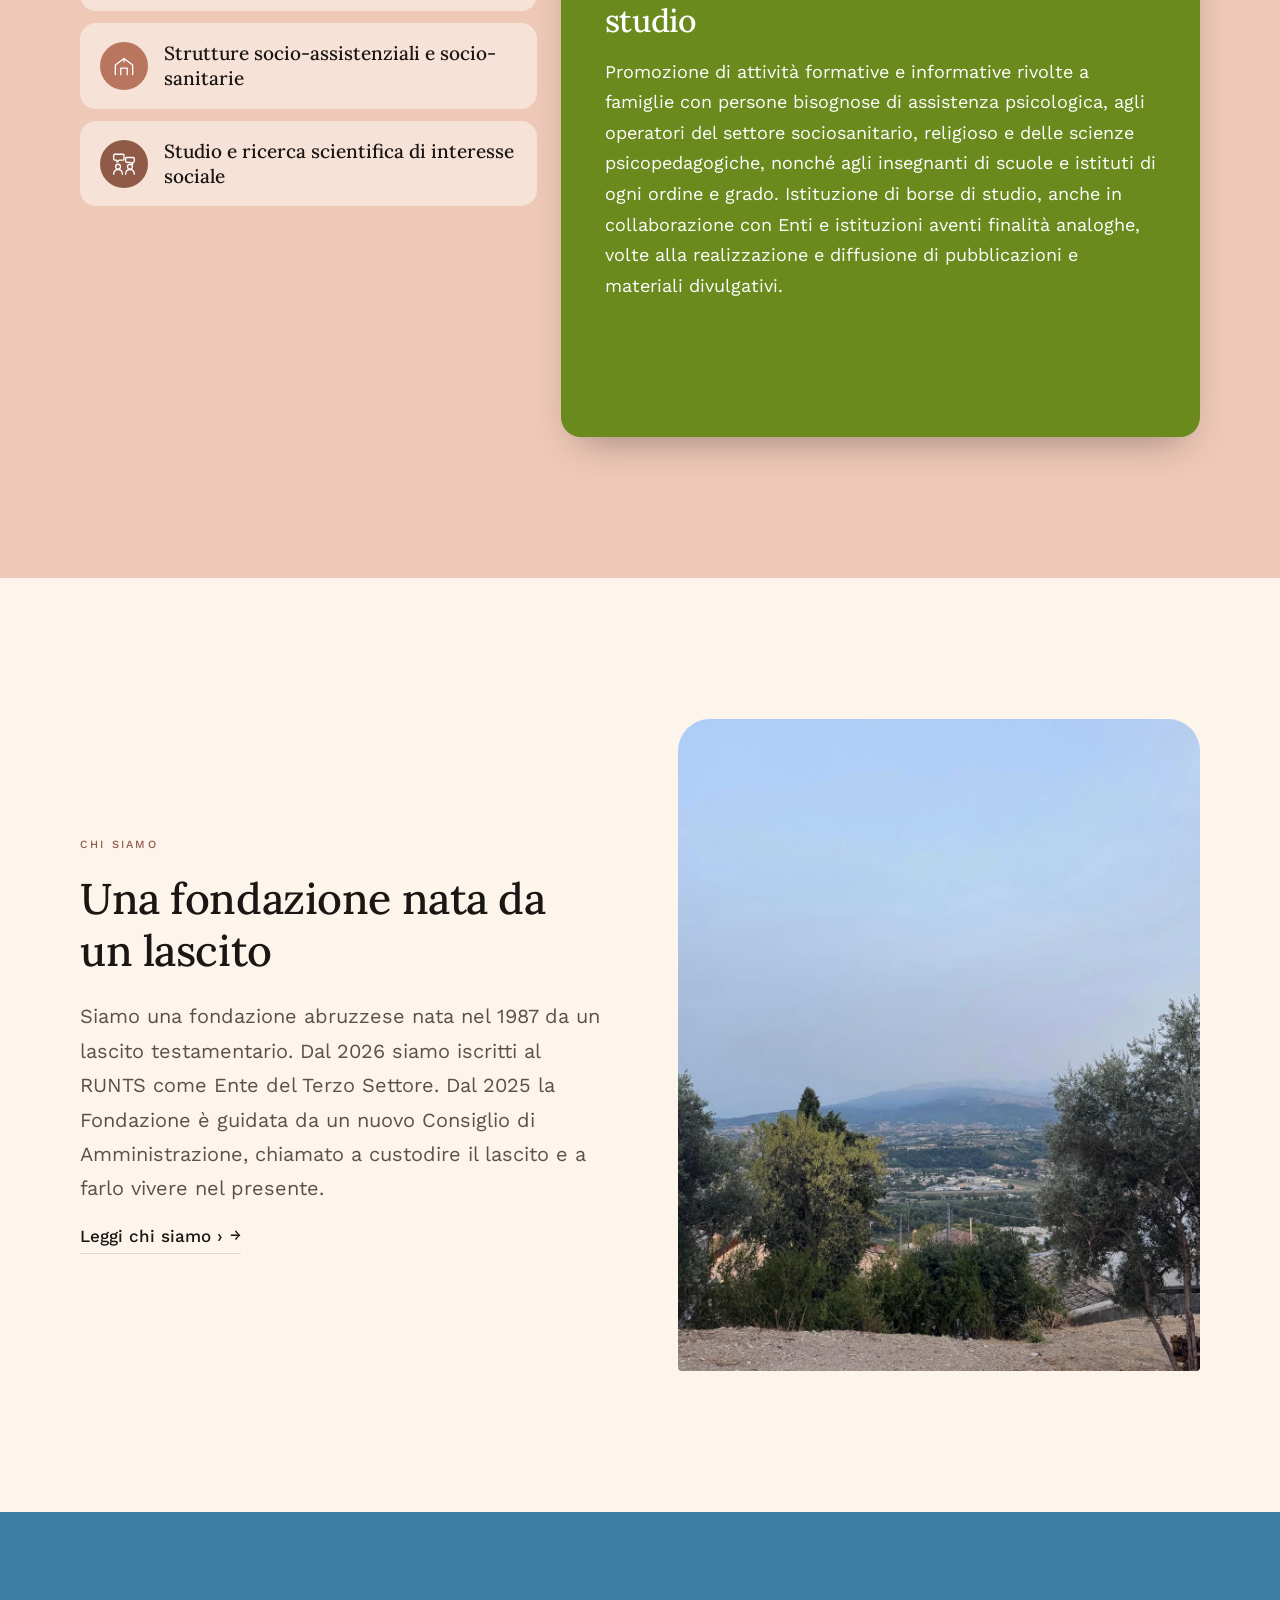
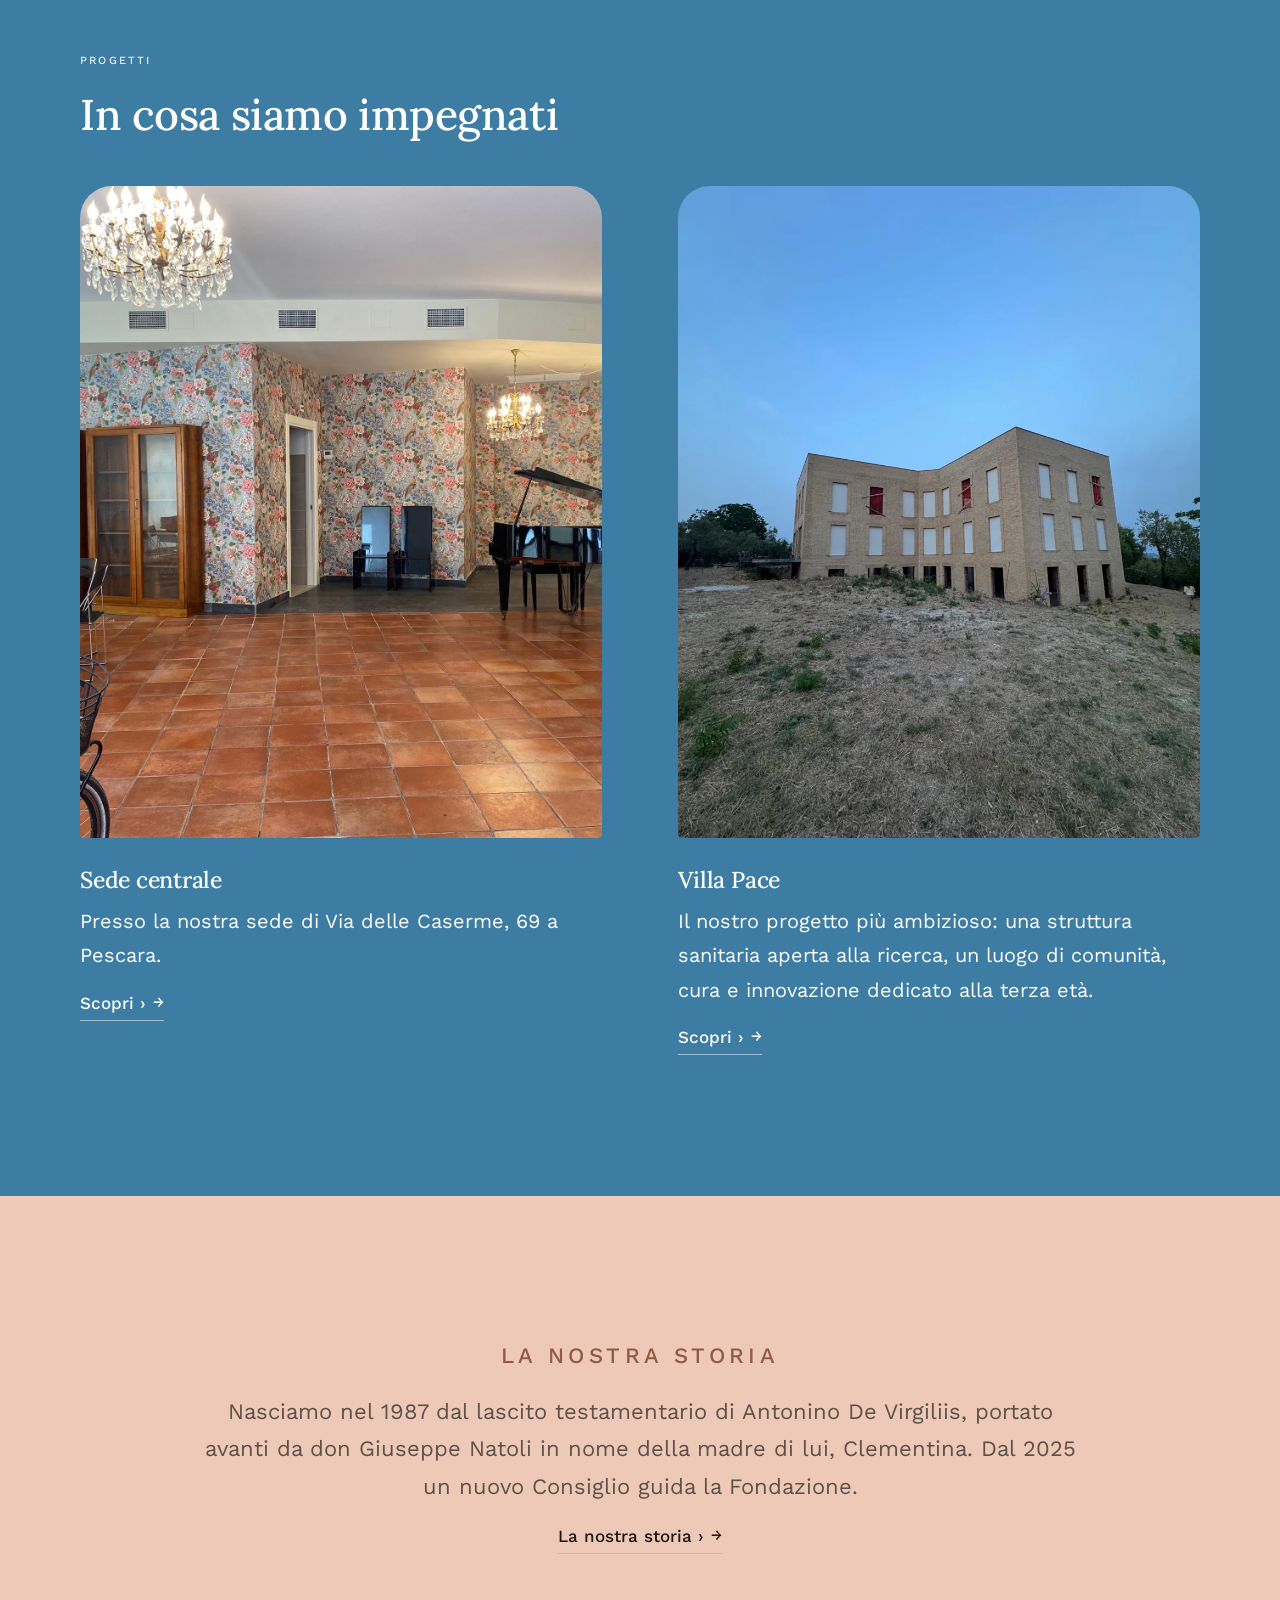
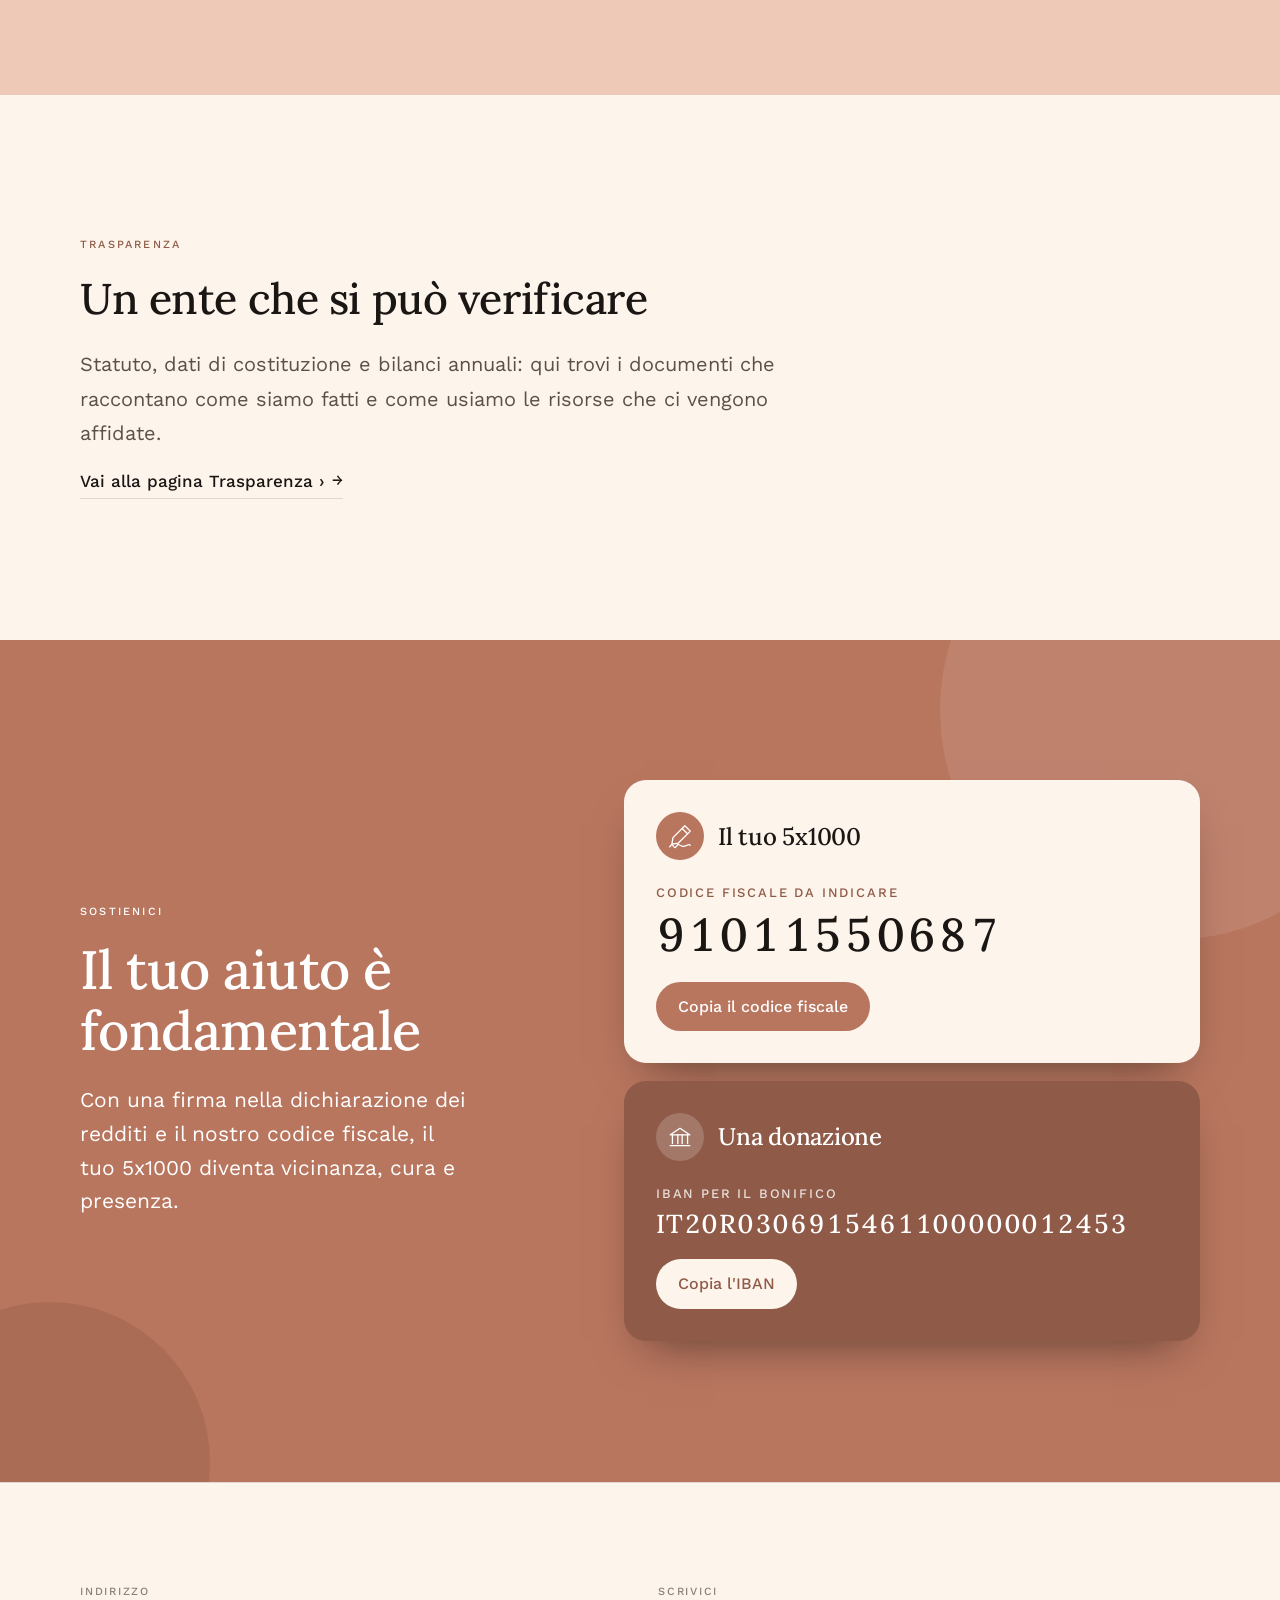
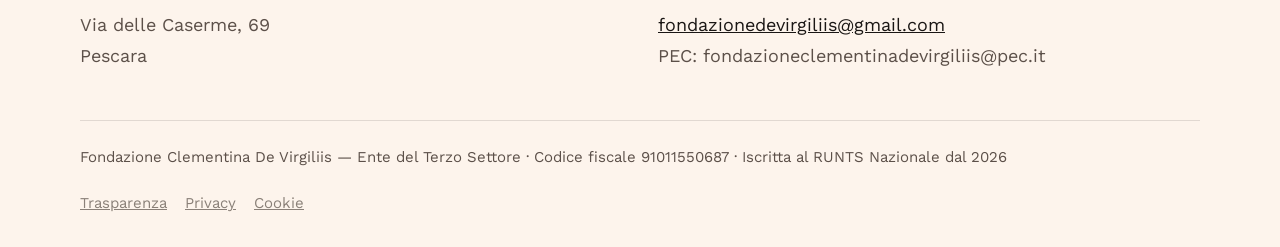
==== commit fe8ac036: "Add files via upload" ====
--- a/index.html
+++ b/index.html
@@ -26,7 +26,7 @@
       <li><a href="contatti.html" data-it="Contatti" data-en="Contact">Contatti</a></li>
     </ul>
     <div class="nav-azioni">
-      <a class="btn" href="sostienici.html" data-it="Sostienici" data-en="Support us">Sostienici</a>
+      <a class="btn" href="#sostienici" data-it="Sostienici" data-en="Support us">Sostienici</a>
       <button class="lang-switch" type="button" aria-label="Switch to English">
         <span class="bandiera">🇬🇧</span><span class="lang-label">EN</span>
       </button>
@@ -46,7 +46,7 @@
     <li><a href="trasparenza.html" data-it="Trasparenza" data-en="Transparency">Trasparenza</a></li>
     <li><a href="contatti.html" data-it="Contatti" data-en="Contact">Contatti</a></li>
   </ul>
-  <a class="btn" href="sostienici.html" data-it="Sostienici" data-en="Support us">Sostienici</a>
+  <a class="btn" href="#sostienici" data-it="Sostienici" data-en="Support us">Sostienici</a>
   <button class="lang-switch" type="button" aria-label="Switch to English">
     <span class="bandiera">🇬🇧</span><span class="lang-label">EN</span>
   </button>
@@ -65,7 +65,7 @@
     </div>
     <div class="azioni azioni-hero">
       <a class="btn" href="progetti.html" data-it="Scopri i progetti" data-en="Discover our projects">Scopri i progetti</a>
-      <a class="btn btn--vuoto" href="sostienici.html" data-it="Sostienici" data-en="Support us">Sostienici</a>
+      <a class="btn btn--vuoto" href="#sostienici" data-it="Sostienici" data-en="Support us">Sostienici</a>
     </div>
   </div>
 </section>
@@ -205,7 +205,6 @@
       <p class="etichetta">Sostienici</p>
       <h2>Il tuo aiuto è fondamentale</h2>
       <p class="sost-lead">Con una firma nella dichiarazione dei redditi e il nostro codice fiscale, il tuo 5x1000 diventa vicinanza, cura e presenza.</p>
-      <a class="sost-link" href="sostienici.html">Tutti i modi per sostenerci <span aria-hidden="true">&rarr;</span></a>
     </div>
     <div class="sost-carte">
       <article class="sost-carta sost-carta--chiara">
--- a/css/style.css
+++ b/css/style.css
@@ -11,7 +11,10 @@
   --terracotta-chiaro:#EFC9B8;
   --terracotta-scuro:#8F5A47;
   --verde:#7A9E1E;
+  --verde-chiaro:#EAF1D9;
   --azzurro:#B7DFF5;
+  --azzurro-chiaro:#E4F2FB;
+  --azzurro-scuro:#3E7DA3;
   --nero:#1A1614;
   --nero-70:#5C5049;
   --nero-50:#8A8078;
@@ -23,7 +26,7 @@
 html{scroll-behavior:smooth}
 body{
   font-family:'Work Sans',system-ui,sans-serif;
-  font-size:18px;
+  font-size:20px;
   line-height:1.72;
   color:var(--nero);
   background:var(--crema);
@@ -49,12 +52,12 @@
   backdrop-filter:blur(8px);
   border-bottom:1px solid var(--linea);
 }
-.nav{display:flex;align-items:center;justify-content:space-between;gap:24px;padding:20px 0}
-.marchio{font-family:'Lora',serif;font-size:18px;font-weight:500;line-height:1.2;letter-spacing:0;text-decoration:none;display:flex;align-items:center;gap:14px}
-.marchio span{display:block;font-family:'Work Sans',sans-serif;font-size:10px;letter-spacing:.18em;text-transform:uppercase;color:var(--nero-50);font-weight:400}
+.nav{display:flex;align-items:center;justify-content:space-between;gap:20px;padding:18px 0}
+.marchio{font-family:'Lora',serif;font-size:18.5px;font-weight:500;letter-spacing:0;text-decoration:none;display:flex;align-items:center;gap:12px;flex:none;color:var(--nero)}
+.marchio-testo{display:block;line-height:1.28}
 .logo-mark{width:44px;height:44px;flex:none;object-fit:contain}
-.menu{display:flex;gap:34px;font-size:14.5px}
-.menu a{text-decoration:none;padding:4px 0;color:var(--nero-70);border-bottom:1px solid transparent;transition:color .2s ease,border-color .2s ease}
+.menu{display:flex;gap:26px;font-size:16px;flex-wrap:nowrap}
+.menu a{text-decoration:none;padding:4px 0;color:var(--nero-70);border-bottom:1px solid transparent;transition:color .2s ease,border-color .2s ease;white-space:nowrap}
 .menu a:hover,.menu a:focus-visible{color:var(--nero);border-bottom-color:var(--terracotta)}
 .menu a[aria-current="page"]{color:var(--nero);border-bottom-color:var(--nero)}
 .nav-azioni{display:flex;align-items:center;gap:18px}
@@ -84,20 +87,20 @@
 .menu-mobile.aperto{display:block}
 .menu-mobile ul{display:flex;flex-direction:column;gap:2px}
 .menu-mobile a{
-  display:block;font-family:'Lora',serif;font-size:26px;font-weight:500;
+  display:block;font-family:'Lora',serif;font-size:28.5px;font-weight:500;
   text-decoration:none;padding:18px 2px;border-bottom:1px solid var(--linea);
 }
-.menu-mobile .btn{margin-top:32px;width:100%;text-align:center;font-size:16px;padding:18px}
+.menu-mobile .btn{margin-top:32px;width:100%;text-align:center;font-size:17.5px;padding:18px}
 
 /* ---------- pulsanti: testo con sottile sottolineatura, niente blocchi pieni ---------- */
 .btn{
   display:inline-flex;align-items:center;gap:8px;
-  font-size:15.5px;font-weight:500;letter-spacing:.01em;
+  font-size:17px;font-weight:500;letter-spacing:.01em;
   padding:12px 0;text-decoration:none;color:var(--nero);
   border:none;border-bottom:1px solid var(--nero);background:none;
   transition:color .2s ease,border-color .2s ease,gap .2s ease;
 }
-.btn::after{content:"→";font-size:14px;transition:transform .2s ease}
+.btn::after{content:"→";font-size:15.5px;transition:transform .2s ease}
 .btn:hover{color:var(--terracotta-scuro);border-color:var(--terracotta)}
 .btn:hover::after{transform:translateX(3px)}
 .btn--vuoto{color:var(--nero-70);border-color:var(--linea)}
@@ -107,29 +110,91 @@
 /* ---------- testata di pagina interna ---------- */
 .testata{background:var(--crema);padding:clamp(64px,9vw,120px) 0 clamp(48px,6vw,80px);border-bottom:1px solid var(--linea)}
 .testata .occhiello{margin-bottom:18px}
-.testata h1{font-size:clamp(36px,5.4vw,58px)}
-.testata p{margin-top:18px;font-size:19px}
-
-/* ---------- hero home ---------- */
-.hero{background:var(--crema);padding-top:clamp(48px,7vw,84px)}
-.hero .wrap{position:relative;z-index:1}
-.hero .griglia{display:grid;grid-template-columns:1fr 1fr;gap:clamp(40px,6vw,80px);align-items:center}
-.hero h1{font-size:clamp(40px,6vw,64px)}
-.occhiello{font-size:11px;letter-spacing:.22em;text-transform:uppercase;color:var(--terracotta-scuro);font-weight:500;margin-bottom:20px}
-.hero p{margin:22px 0 32px;font-size:19px}
+.testata h1{font-size:clamp(39px,5.4vw,63px)}
+.testata p{margin-top:18px;font-size:21px}
+
+/* ---------- hero home: dipinto di sfondo (non alterato, sempre tutto visibile) + riquadro dentro la foto ---------- */
+.hero{position:relative;overflow:hidden;background-color:var(--crema);isolation:isolate;min-height:clamp(620px,72vw,760px)}
+.hero-sfondo{position:absolute;inset:0;width:100%;height:100%;object-fit:cover;object-position:center;z-index:-2}
+.hero-pannello{
+  background:var(--crema);
+  border-radius:18px;
+  max-width:520px;
+  min-height:420px;
+  margin-inline:auto;
+  padding:clamp(32px,5vw,48px) clamp(26px,5vw,44px);
+  box-shadow:0 16px 40px rgba(26,22,20,.3);
+  text-align:center;
+  display:flex;flex-direction:column;align-items:center;justify-content:center;
+}
+.hero-pannello h1{font-size:clamp(28px,3.4vw,39px);font-weight:500;text-wrap:balance;color:var(--nero)}
+.hero-pannello .occhiello{font-size:13px;letter-spacing:.22em;text-transform:uppercase;color:var(--terracotta-scuro);font-weight:500;margin-bottom:14px}
+.hero-pannello p{margin:16px auto 0;font-size:20px;color:var(--nero-70)}
 .azioni{display:flex;gap:28px;flex-wrap:wrap;align-items:center}
-.paesaggio{width:100%;aspect-ratio:4/5;margin-inline:auto}
+
+/* ---------- logo e riquadro centrati sulla foto, bottoni fuori dal riquadro ---------- */
+.hero-contenuto{
+  position:absolute;inset:0;z-index:1;
+  display:flex;flex-direction:column;align-items:center;justify-content:center;gap:18px;
+  padding:clamp(16px,4vw,32px);max-width:none;
+}
+.hero-contenuto p{margin-inline:auto}
+.azioni-hero{justify-content:center}
+.azioni-hero .btn,
+.azioni-hero .btn--vuoto{
+  background:var(--crema);color:var(--terracotta-scuro);padding:10px 18px;border-radius:999px;
+  border:none;border-bottom:none;box-shadow:0 10px 24px rgba(26,22,20,.22);
+}
+.azioni-hero .btn:hover,
+.azioni-hero .btn--vuoto:hover{background:#fff;color:var(--terracotta-scuro)}
+.hero-logo{width:min(150px,40%);height:auto;margin:0 auto 16px;display:block;animation:logo-respira 6s ease-in-out infinite}
+@keyframes logo-respira{0%,100%{transform:scale(1)}50%{transform:scale(1.03)}}
+@media (prefers-reduced-motion:reduce){.hero-logo{animation:none}}
+
+/* ---------- fascia numeri: barra grafica con icone ---------- */
+.fascia-numeri{background:var(--crema);padding:0}
+.fascia-numeri .statistiche{margin:0;padding:clamp(44px,7vw,64px) 0;border:none}
+.statistiche{display:grid;grid-template-columns:repeat(3,1fr);gap:clamp(28px,5vw,48px)}
+.statistica{
+  text-align:center;position:relative;
+  padding-inline:clamp(12px,3vw,28px);
+}
+.statistica + .statistica::before{
+  content:"";position:absolute;left:0;top:8px;bottom:8px;width:1px;
+  background:var(--linea);
+}
+.statistica-icona{
+  width:68px;height:68px;margin:0 auto 18px;border-radius:50%;
+  display:flex;align-items:center;justify-content:center;
+  box-shadow:0 10px 22px -8px rgba(26,22,20,.35);
+}
+.statistica-icona svg{width:30px;height:30px}
+.statistica:nth-child(1) .statistica-icona{color:#fff;background:var(--terracotta-scuro)}
+.statistica:nth-child(2) .statistica-icona{color:#fff;background:#6B8A1E}
+.statistica:nth-child(3) .statistica-icona{color:#fff;background:#3E7DA3}
+.statistica-numero{font-family:'Lora',serif;font-size:clamp(35px,4.4vw,48px);font-weight:600;color:var(--terracotta-scuro);font-variant-numeric:tabular-nums;line-height:1}
+.statistica:nth-child(1) .statistica-numero{color:var(--terracotta-scuro)}
+.statistica:nth-child(2) .statistica-numero{color:#6B8A1E}
+.statistica:nth-child(3) .statistica-numero{color:#3E7DA3}
+.statistica-testo{margin-top:10px;font-size:15.5px;color:var(--nero-70);max-width:220px;margin-inline:auto}
+@media (max-width:720px){
+  .statistiche{grid-template-columns:1fr;gap:32px}
+  .statistica + .statistica::before{display:none}
+  .statistica + .statistica{border-top:1px solid var(--linea);padding-top:28px}
+}
 
 /* ---------- blocchi di contenuto ---------- */
 .etichetta{
   font-size:11px;letter-spacing:.2em;text-transform:uppercase;
   font-weight:500;color:var(--terracotta-scuro);margin-bottom:18px;
 }
-h2{font-size:clamp(28px,3.6vw,40px);margin-bottom:22px;color:var(--nero)}
-h3{font-size:21px;margin-bottom:10px;color:var(--nero)}
+h2{font-size:clamp(30px,3.6vw,43px);margin-bottom:22px;color:var(--nero)}
+h3{font-size:23px;margin-bottom:10px;color:var(--nero)}
 .due{display:grid;grid-template-columns:1fr 1fr;gap:clamp(40px,6vw,80px)}
-.link-avanti{display:inline-flex;align-items:center;gap:7px;margin-top:16px;font-size:15.5px;font-weight:500;text-decoration:none;color:var(--nero);border-bottom:1px solid var(--linea);padding-bottom:2px;transition:border-color .2s ease,color .2s ease}
-.link-avanti::after{content:"→";font-size:13px;transition:transform .2s ease}
+.due--chi-siamo{align-items:center}
+.due--chi-siamo .foto{aspect-ratio:4/5}
+.link-avanti{display:inline-flex;align-items:center;gap:7px;margin-top:16px;font-size:17px;font-weight:500;text-decoration:none;color:var(--nero);border-bottom:1px solid var(--linea);padding-bottom:2px;transition:border-color .2s ease,color .2s ease}
+.link-avanti::after{content:"→";font-size:14.5px;transition:transform .2s ease}
 .link-avanti:hover{border-color:var(--terracotta);color:var(--terracotta-scuro)}
 .link-avanti:hover::after{transform:translateX(3px)}
 
@@ -138,30 +203,71 @@
 .scheda{padding-top:0}
 .scheda .foto{aspect-ratio:4/5;background:var(--rosa);margin-bottom:28px;
   display:grid;place-items:center;text-align:center;padding:24px}
-.scheda .foto span{font-size:14px;color:var(--nero-70);max-width:24ch}
+.scheda .foto span{font-size:15.5px;color:var(--nero-70);max-width:24ch}
 .scheda-dettaglio{margin-top:32px}
-.scheda-dettaglio dt{font-weight:500;font-size:12.5px;letter-spacing:.06em;color:var(--nero-50);margin-top:20px;text-transform:uppercase}
-.scheda-dettaglio dd{font-size:17px;margin-top:4px;color:var(--nero)}
+.scheda-dettaglio dt{font-weight:500;font-size:14px;letter-spacing:.06em;color:var(--nero-50);margin-top:20px;text-transform:uppercase}
+.scheda-dettaglio dd{font-size:18.5px;margin-top:4px;color:var(--nero)}
+
+#chi-siamo{background:var(--crema)}
 
 /* ---------- attività (home): griglia leggera, niente card bordate ---------- */
 .attivita{background:var(--crema)}
 .griglia-attivita{display:grid;grid-template-columns:repeat(3,1fr);gap:clamp(36px,4vw,56px) clamp(28px,3vw,44px);margin-top:16px}
 .attivita-card{padding-top:24px;border-top:1px solid var(--linea)}
-.attivita-card .icona{width:32px;height:32px;margin-bottom:18px;stroke:var(--terracotta)}
-.attivita-card h3{font-size:18px;margin-bottom:8px;font-weight:500}
-.attivita-card p{font-size:15px;color:var(--nero-70)}
+.icona-cerchio{width:60px;height:60px;border-radius:50%;display:flex;align-items:center;justify-content:center;margin-bottom:18px}
+.attivita-card .icona{width:28px;height:28px;margin-bottom:0;stroke:var(--terracotta-scuro)}
+.attivita-card:nth-child(4n+1) .icona-cerchio{background:rgba(185,118,95,.18)}
+.attivita-card:nth-child(4n+1) .icona{stroke:var(--terracotta-scuro)}
+.attivita-card:nth-child(4n+2) .icona-cerchio{background:rgba(122,158,30,.16)}
+.attivita-card:nth-child(4n+2) .icona{stroke:#5C7A17}
+.attivita-card:nth-child(4n+3) .icona-cerchio{background:rgba(90,150,184,.2)}
+.attivita-card:nth-child(4n+3) .icona{stroke:#3E7591}
+.attivita-card:nth-child(4n+4) .icona-cerchio{background:rgba(217,139,110,.22)}
+.attivita-card:nth-child(4n+4) .icona{stroke:#B9765F}
+.attivita-card h3{font-size:20px;margin-bottom:8px;font-weight:500}
+.attivita-card p{font-size:16.5px;color:var(--nero-70)}
 .attivita-card:nth-child(7){grid-column:2 / 3}
 @media (max-width:1100px){.attivita-card:nth-child(7){grid-column:auto}}
 @media (max-width:860px){.griglia-attivita{grid-template-columns:1fr}}
 @media (min-width:861px) and (max-width:1100px){.griglia-attivita{grid-template-columns:repeat(2,1fr)}}
 
+/* ---------- attività (home): 4 box grafici, testo sempre visibile ---------- */
+.griglia-attivita-box{display:grid;grid-template-columns:repeat(2,1fr);gap:22px;margin-top:16px}
+@media (max-width:760px){.griglia-attivita-box{grid-template-columns:1fr}}
+.attivita-box{
+  background:#fff;border-radius:18px;border:1px solid var(--linea);
+  padding:28px 28px 30px;transition:box-shadow .25s ease,border-color .25s ease,transform .25s ease;
+}
+.attivita-box:hover{box-shadow:0 16px 36px rgba(26,22,20,.1);border-color:transparent;transform:translateY(-3px)}
+.attivita-box-testata{
+  display:flex;align-items:center;gap:16px;margin-bottom:18px;padding-bottom:18px;
+  border-bottom:1px solid var(--linea);
+}
+.attivita-box-icona{
+  width:56px;height:56px;border-radius:50%;display:flex;align-items:center;justify-content:center;
+  flex:none;
+}
+.attivita-box-icona svg{width:26px;height:26px}
+.attivita-box h3{font-size:19px;font-weight:500;color:var(--nero);line-height:1.3}
+.attivita-box:nth-child(4n+1) .attivita-box-icona{background:rgba(185,118,95,.16);color:var(--terracotta-scuro)}
+.attivita-box:nth-child(4n+2) .attivita-box-icona{background:rgba(122,158,30,.16);color:#5C7A17}
+.attivita-box:nth-child(4n+3) .attivita-box-icona{background:rgba(90,150,184,.2);color:#3E7591}
+.attivita-box:nth-child(4n+4) .attivita-box-icona{background:rgba(217,139,110,.22);color:#B9765F}
+.attivita-box p{font-size:17px;color:var(--nero-70)}
+@media (prefers-reduced-motion:reduce){.attivita-box{transition:none}}
+
 /* ---------- storia ---------- */
 .storia{background:var(--crema);text-align:center}
-.storia p{margin-inline:auto;font-size:20px}
-.timeline{max-width:740px;margin:0 auto;position:relative;padding-left:4px}
+.storia p{margin-inline:auto;font-size:22px}
+.timeline{max-width:740px;margin:0 auto;position:relative;padding-left:4px;--progresso-linea:0}
 .timeline::before{
   content:"";position:absolute;left:104px;top:10px;bottom:10px;width:1px;
   background:var(--linea);
+}
+.timeline::after{
+  content:"";position:absolute;left:104px;top:10px;width:1px;
+  height:calc((100% - 20px) * var(--progresso-linea));
+  background:var(--terracotta);transform-origin:top;
 }
 .tappa{
   display:grid;grid-template-columns:100px 1fr;gap:28px;text-align:left;
@@ -173,23 +279,23 @@
   content:"";position:absolute;left:100px;top:41px;width:7px;height:7px;
   border-radius:50%;background:var(--terracotta);
 }
-.tappa .anno{font-family:'Lora',serif;font-weight:500;font-size:24px;color:var(--nero);padding-top:2px}
-.tappa .anno.vuoto{color:var(--nero-50);font-style:italic;font-size:18px}
+.tappa .anno{font-family:'Lora',serif;font-weight:500;font-size:26.5px;color:var(--nero);padding-top:2px}
+.tappa .anno.vuoto{color:var(--nero-50);font-style:italic;font-size:20px}
 .tappa .corpo{background:var(--crema);position:relative;z-index:1}
-.tappa .corpo p{font-size:16.5px}
+.tappa .corpo p{font-size:18px}
 
 /* ---------- sostienici ---------- */
-.sostienici{background:var(--crema)}
+.sostienici{background:var(--terracotta);position:relative}
 .sostienici .pannello{padding-top:12px}
 .cf{
   display:flex;align-items:center;gap:20px;flex-wrap:wrap;
   border-top:1px solid var(--linea);border-bottom:1px solid var(--linea);
   padding:24px 0;margin:28px 0 0;
 }
-.cf strong{font-size:28px;letter-spacing:.04em;font-weight:500;font-family:'Lora',serif}
-.copia{font:inherit;font-size:14.5px;font-weight:500;cursor:pointer;background:none;color:var(--nero);border:none;border-bottom:1px solid var(--nero);padding:0 0 2px;transition:color .2s ease,border-color .2s ease}
+.cf strong{font-size:31px;letter-spacing:.04em;font-weight:500;font-family:'Lora',serif}
+.copia{font:inherit;font-size:16px;font-weight:500;cursor:pointer;background:none;color:var(--nero);border:none;border-bottom:1px solid var(--nero);padding:0 0 2px;transition:color .2s ease,border-color .2s ease}
 .copia:hover{color:var(--terracotta-scuro);border-color:var(--terracotta)}
-.esito{font-size:14.5px;color:var(--verde);min-height:1.2em}
+.esito{font-size:16px;color:var(--verde);min-height:1.2em}
 .modi{display:grid;gap:clamp(40px,5vw,64px);margin-top:24px}
 .modo{padding-top:36px;border-top:1px solid var(--linea)}
 .modo:first-child{border-top:none;padding-top:0}
@@ -197,13 +303,13 @@
 /* ---------- contatti / trasparenza ---------- */
 .recapiti-pagina{display:grid;grid-template-columns:repeat(2,1fr);gap:clamp(40px,6vw,80px)}
 .mappa{aspect-ratio:16/10;background:var(--rosa);display:grid;place-items:center;text-align:center;padding:24px;margin-top:40px;opacity:.7}
-.mappa span{font-size:14px;max-width:26ch}
+.mappa span{font-size:15.5px;max-width:26ch}
 .documenti{margin-top:20px}
 .documenti li{padding:16px 0;border-top:1px solid var(--linea)}
 .documenti li:first-child{border-top:none}
-.form label{display:block;font-size:13.5px;font-weight:500;letter-spacing:.02em;margin:22px 0 8px;color:var(--nero-70)}
+.form label{display:block;font-size:15px;font-weight:500;letter-spacing:.02em;margin:22px 0 8px;color:var(--nero-70)}
 .form input,.form textarea{
-  width:100%;font:inherit;font-size:16px;padding:12px 0;
+  width:100%;font:inherit;font-size:17.5px;padding:12px 0;
   border:none;border-bottom:1px solid var(--linea);background:none;color:var(--nero);
   border-radius:0;
 }
@@ -213,18 +319,20 @@
 .form .consenso input{width:auto;margin-top:4px}
 .form button{margin-top:28px}
 
-/* ---------- foto reali ---------- */
-.foto{position:relative}
-.foto img{width:100%;height:100%;object-fit:cover;display:block}
+/* ---------- foto reali: leggero zoom al passaggio del mouse ---------- */
+.foto{position:relative;overflow:hidden}
+.foto img{width:100%;height:100%;object-fit:cover;display:block;transition:transform .6s cubic-bezier(.2,.7,.2,1)}
+.foto:hover img{transform:scale(1.045)}
 .scheda .foto:has(img){padding:0;display:block;background:none}
+@media (prefers-reduced-motion:reduce){.foto img{transition:none}.foto:hover img{transform:none}}
 
 /* ---------- footer chiaro e minimale ---------- */
 footer{background:var(--crema);color:var(--nero-70);padding:clamp(72px,8vw,110px) 0 30px;border-top:1px solid var(--linea)}
 footer a{color:var(--nero)}
-.recapiti{display:grid;grid-template-columns:repeat(3,1fr);gap:36px;margin-bottom:48px}
+.recapiti{display:grid;grid-template-columns:repeat(2,1fr);gap:36px;margin-bottom:48px}
 .recapiti h3{font-family:'Work Sans',sans-serif;font-size:11px;font-weight:500;letter-spacing:.16em;text-transform:uppercase;margin-bottom:12px;color:var(--nero-50)}
-.recapiti p{font-size:16.5px;word-break:break-word;color:var(--nero-70)}
-.coda{border-top:1px solid var(--linea);padding-top:24px;font-size:13.5px;display:flex;justify-content:space-between;gap:20px;flex-wrap:wrap;color:var(--nero-50)}
+.recapiti p{font-size:18px;word-break:break-word;color:var(--nero-70)}
+.coda{border-top:1px solid var(--linea);padding-top:24px;font-size:15px;display:flex;justify-content:space-between;gap:20px;flex-wrap:wrap;color:var(--nero-50)}
 .coda a{margin-right:18px;color:var(--nero-50)}
 .coda a:hover{color:var(--nero)}
 
@@ -249,18 +357,18 @@
   .tappa{grid-template-columns:76px 1fr}
   .timeline::before{left:80px}
   .tappa::after{left:76px}
-  body{font-size:18px}
+  body{font-size:20px}
 }
 
 /* ---------- selettore lingua ---------- */
 .lang-switch{
   display:flex;align-items:center;gap:6px;
   border:none;background:none;cursor:pointer;
-  padding:6px 0;font:inherit;font-size:13.5px;font-weight:500;color:var(--nero-70);
+  padding:6px 0;font:inherit;font-size:15px;font-weight:500;color:var(--nero-70);
   border-bottom:1px solid var(--linea);
 }
 .lang-switch:hover{color:var(--nero);border-color:var(--nero)}
-.lang-switch .bandiera{font-size:15px;line-height:1}
+.lang-switch .bandiera{font-size:16.5px;line-height:1}
 .menu-mobile .lang-switch{width:100%;justify-content:center;margin-top:18px;padding:14px;border:1px solid var(--linea)}
 
 /* ---------- pannello villa pace nella storia ---------- */
@@ -282,10 +390,270 @@
   text-decoration:none;color:var(--nero);transition:background .2s ease;
 }
 .attivita-link:hover{background:var(--rosa)}
-.attivita-link .nome{font-family:'Lora',serif;font-weight:500;font-size:17px;display:block;margin-bottom:8px}
-.attivita-link .riga{font-size:14px;color:var(--nero-70)}
+.attivita-link .nome{font-family:'Lora',serif;font-weight:500;font-size:18.5px;display:block;margin-bottom:8px}
+.attivita-link .riga{font-size:15.5px;color:var(--nero-70)}
 @media (max-width:860px){.attivita-link-griglia{grid-template-columns:1fr}}
 @media (min-width:861px) and (max-width:1100px){.attivita-link-griglia{grid-template-columns:repeat(2,1fr)}}
 
 .attivita-dettaglio{margin-top:72px;padding-top:56px;border-top:1px solid var(--linea)}
 .attivita-dettaglio + .attivita-dettaglio{margin-top:0}
+
+/* ---------- accordion attività (Progetti): si apre sul posto, niente salti ---------- */
+.accordion{margin-top:36px;border-top:1px solid var(--linea)}
+.accordion-item{border-bottom:1px solid var(--linea)}
+.accordion-item summary{
+  list-style:none;cursor:pointer;display:flex;align-items:center;justify-content:space-between;
+  gap:24px;padding:28px 2px;
+}
+.accordion-item summary::-webkit-details-marker{display:none}
+.accordion-item summary::marker{content:""}
+.accordion-titoli{display:flex;flex-direction:column;gap:6px}
+.accordion-nome{font-family:'Lora',serif;font-weight:500;font-size:20.5px;color:var(--nero)}
+.accordion-riga{font-size:16px;color:var(--nero-70)}
+.accordion-segno{
+  font-size:24px;font-weight:400;color:var(--terracotta);flex:none;
+  transition:transform .35s ease;line-height:1;
+}
+.accordion-item[open] .accordion-segno{transform:rotate(45deg)}
+.accordion-item .accordion-wrap{display:grid;grid-template-rows:0fr;transition:grid-template-rows .4s ease}
+.accordion-item[open] .accordion-wrap{grid-template-rows:1fr}
+.accordion-item .accordion-inner{overflow:hidden}
+.accordion-item .accordion-corpo{padding:0 2px 32px}
+.accordion-item .accordion-corpo p{font-size:17.5px}
+@media (prefers-reduced-motion:reduce){
+  .accordion-item .accordion-wrap{transition:none}
+}
+
+/* ---------- Opzione C: blocchi pieni e saturi a rotazione, stile editoriale ---------- */
+.attivita{background:var(--terracotta-chiaro)}
+
+.progetti{background:var(--azzurro-scuro)}
+.progetti .etichetta,
+.progetti h2,
+.progetti h3,
+.progetti p{color:#fff}
+.progetti .etichetta{opacity:.85}
+.progetti .dv{background:rgba(255,255,255,.22);color:#fff}
+.progetti .link-avanti{color:#fff;border-bottom-color:rgba(255,255,255,.5)}
+.progetti .link-avanti:hover{color:#fff;border-color:#fff}
+
+.storia{background:var(--terracotta-chiaro)}
+
+/* ---------- Opzione C: CTA finale "Sostienici" come blocco pieno terracotta ---------- */
+.sostienici,
+.sostienici .etichetta,
+.sostienici h2,
+.sostienici p,
+.sostienici .cf strong{color:#fff}
+.sostienici .dv{background:rgba(255,255,255,.22);color:#fff}
+.sostienici .copia{color:#fff;border-bottom-color:rgba(255,255,255,.7)}
+.sostienici .copia:hover{color:#fff;border-color:#fff}
+.sostienici .cf{border-top-color:rgba(255,255,255,.3);border-bottom-color:rgba(255,255,255,.3)}
+.sostienici .link-avanti{color:#fff;border-bottom-color:rgba(255,255,255,.5)}
+.sostienici .link-avanti:hover{color:#fff;border-color:#fff}
+
+
+/* ---------- attività: elenco a sinistra + scheda colorata a destra ---------- */
+.attivita-lato{display:grid;grid-template-columns:minmax(0,5fr) minmax(0,7fr);gap:24px;align-items:stretch;margin-top:16px}
+.attivita-voci{display:flex;flex-direction:column;gap:12px}
+.attivita-voce{display:flex;align-items:center;gap:16px;text-align:left;font:inherit;color:var(--nero);cursor:pointer;background:rgba(255,255,255,.45);border:2px solid transparent;border-radius:16px;padding:16px 18px;transition:background .2s ease,border-color .2s ease}
+.attivita-voce:hover{background:rgba(255,255,255,.75)}
+.attivita-voce[aria-selected="true"]{background:#fff;border-color:var(--c)}
+.attivita-voce:focus-visible{outline:3px solid var(--nero);outline-offset:2px}
+.attivita-voce-icona{width:48px;height:48px;border-radius:50%;padding:11px;flex:none;color:#fff;background:var(--c);display:flex}
+.attivita-voce-icona svg,.attivita-pannello-icona svg{width:100%;height:100%}
+.attivita-voce-nome{font-family:'Lora',Georgia,serif;font-weight:500;font-size:19px;line-height:1.3}
+.attivita-voce:nth-child(1),.attivita-pannello:nth-child(1){--c:#6B8A1E}
+.attivita-voce:nth-child(2),.attivita-pannello:nth-child(2){--c:#3E7DA3}
+.attivita-voce:nth-child(3),.attivita-pannello:nth-child(3){--c:#B9765F}
+.attivita-voce:nth-child(4),.attivita-pannello:nth-child(4){--c:#8F5A47}
+.attivita-pannelli{display:grid}
+.attivita-pannello{grid-area:1/1;background:var(--c);color:#fff;border-radius:20px;padding:clamp(26px,4vw,44px);display:flex;flex-direction:column;gap:16px;box-shadow:0 18px 40px -18px rgba(26,22,20,.45)}
+.attivita-pannello[hidden]{display:flex;visibility:hidden}
+.attivita-pannello-icona{width:72px;height:72px;border-radius:50%;background:rgba(255,255,255,.2);padding:17px;display:flex}
+.attivita-pannello h3{font-size:clamp(24px,2.8vw,32px);line-height:1.25;font-weight:500;color:#fff;margin:0}
+.attivita-pannello p{font-size:18px;line-height:1.7;color:#fff;max-width:none}
+@media (max-width:860px){.attivita-lato{grid-template-columns:1fr}}
+
+
+/* ---------- Sostienici (home): più grafica, con due carte ---------- */
+.sostienici{overflow:hidden;isolation:isolate}
+.sostienici::before,.sostienici::after{content:"";position:absolute;border-radius:50%;z-index:-1;pointer-events:none}
+.sostienici::before{width:460px;height:460px;right:-120px;top:-160px;background:rgba(255,255,255,.09)}
+.sostienici::after{width:320px;height:320px;left:-110px;bottom:-140px;background:rgba(143,90,71,.35)}
+.sost-griglia{display:grid;grid-template-columns:minmax(0,5fr) minmax(0,6fr);gap:clamp(32px,5vw,72px);align-items:center}
+.sostienici .sost-testo h2{font-size:clamp(34px,4.6vw,54px);line-height:1.12;margin-bottom:22px}
+.sostienici .sost-lead{font-size:21px;line-height:1.6;max-width:30ch}
+.sostienici .sost-link{display:inline-flex;align-items:center;gap:10px;margin-top:30px;background:var(--crema);color:var(--terracotta-scuro);font-weight:500;font-size:17px;text-decoration:none;padding:14px 26px;border-radius:999px;box-shadow:0 14px 28px -12px rgba(26,22,20,.5);transition:transform .2s ease,background .2s ease}
+.sostienici .sost-link:hover{background:#fff;transform:translateY(-2px)}
+.sost-carte{display:flex;flex-direction:column;gap:18px}
+.sostienici .sost-carta{border-radius:22px;padding:clamp(22px,3vw,32px);box-shadow:0 22px 44px -22px rgba(26,22,20,.6)}
+.sost-carta--chiara{background:var(--crema)}
+.sost-carta--scura{background:var(--terracotta-scuro)}
+.sost-carta-testa{display:flex;align-items:center;gap:14px}
+.sost-icona{width:48px;height:48px;border-radius:50%;padding:11px;display:flex;flex:none}
+.sost-icona svg{width:100%;height:100%}
+.sost-carta--chiara .sost-icona{background:var(--terracotta);color:#fff}
+.sost-carta--scura .sost-icona{background:rgba(255,255,255,.18);color:#fff}
+.sostienici .sost-carta h3{font-size:24px;margin:0}
+.sostienici .sost-carta--chiara h3{color:var(--nero)}
+.sostienici .sost-carta--scura h3{color:#fff}
+.sostienici .sost-etichetta-dato{margin:22px 0 4px;font-size:13px;letter-spacing:.14em;text-transform:uppercase;font-weight:500}
+.sostienici .sost-carta--chiara .sost-etichetta-dato{color:var(--terracotta-scuro)}
+.sostienici .sost-carta--scura .sost-etichetta-dato{color:rgba(255,255,255,.8)}
+.sostienici .sost-dato{display:block;font-family:'Lora',Georgia,serif;font-weight:500;font-size:clamp(34px,4.4vw,46px);letter-spacing:.03em;line-height:1.15;font-variant-numeric:tabular-nums;overflow-wrap:anywhere}
+.sostienici .sost-dato--iban{font-size:clamp(15px,4.1vw,26px);letter-spacing:.03em;white-space:nowrap}
+.sostienici .sost-carta--chiara .sost-dato{color:var(--nero)}
+.sostienici .sost-carta--scura .sost-dato{color:#fff}
+.sost-azione{display:flex;align-items:center;gap:14px;flex-wrap:wrap;margin-top:20px}
+.sostienici .sost-copia{font-size:16px;font-weight:500;padding:11px 22px;border-radius:999px;border:0;transition:transform .2s ease,background .2s ease}
+.sostienici .sost-carta--chiara .sost-copia{background:var(--terracotta);color:#fff}
+.sostienici .sost-carta--chiara .sost-copia:hover{background:var(--terracotta-scuro);color:#fff}
+.sostienici .sost-carta--scura .sost-copia{background:var(--crema);color:var(--terracotta-scuro)}
+.sostienici .sost-carta--scura .sost-copia:hover{background:#fff;color:var(--terracotta-scuro)}
+.sostienici .sost-copia:focus-visible{outline:3px solid var(--nero);outline-offset:2px}
+.sostienici .sost-carta--chiara .esito{color:#5C7A17}
+.sostienici .sost-carta--scura .esito{color:#fff}
+@media (max-width:860px){.sost-griglia{grid-template-columns:1fr}.sostienici .sost-lead{max-width:none}}
+
+
+/* ============ Pagina Chi siamo ============ */
+.cs-testata{background:var(--crema);padding:clamp(48px,7vw,88px) 0 clamp(32px,5vw,56px)}
+.cs-testata h1{font-size:clamp(44px,7vw,80px);line-height:1.04;margin-top:6px}
+.cs-sottotitolo{font-family:'Lora',Georgia,serif;font-size:clamp(22px,2.8vw,30px);color:var(--terracotta-scuro);margin-top:16px}
+
+.cs-mission{background:var(--rosa);padding:clamp(56px,8vw,104px) 0}
+.cs-mission-corpo{max-width:860px}
+.cs-mission-corpo::before{content:"\201C";display:block;font-family:'Lora',Georgia,serif;font-size:130px;line-height:.6;height:60px;color:var(--terracotta)}
+.cs-mission .etichetta{color:var(--terracotta-scuro);max-width:none}
+.cs-mission-lead{font-family:'Lora',Georgia,serif;font-size:clamp(28px,3.8vw,44px);line-height:1.28;font-weight:500;color:var(--nero);margin:12px 0 0;max-width:none;text-wrap:balance}
+.cs-mission-resto{font-size:20px;line-height:1.75;color:var(--nero-70);margin:28px 0 0;max-width:none}
+.cs-governance{background:var(--crema);padding:clamp(56px,8vw,96px) 0}
+.cs-governance-testo{margin-top:8px;max-width:820px}
+.cs-governance-testo p{font-size:19px;margin:0;max-width:none}
+.cs-soci{display:grid;grid-template-columns:repeat(4,minmax(0,1fr));gap:20px;margin-top:44px}
+@media (max-width:1000px){.cs-soci{grid-template-columns:repeat(2,minmax(0,1fr))}}
+@media (max-width:560px){.cs-soci{grid-template-columns:1fr}}
+.cs-socio{background:#fff;border:1px solid var(--linea);border-radius:20px;padding:30px 24px 28px;text-align:center;display:flex;flex-direction:column;align-items:center;gap:8px}
+.cs-avatar{width:96px;height:96px;border-radius:50%;background:var(--terracotta-chiaro);color:var(--terracotta-scuro);padding:22px;display:flex;margin-bottom:8px}
+.cs-socio h3{font-size:22px;margin:0}
+.cs-ruolo{font-size:13px;letter-spacing:.14em;text-transform:uppercase;color:var(--terracotta-scuro);font-weight:500;margin:0}
+.cs-profilo{font-size:16.5px;color:var(--nero-70);margin:6px 0 0}
+
+.cs-sedi{background:#3E7DA3;padding:clamp(56px,8vw,96px) 0}
+.cs-sedi .etichetta,.cs-sedi h2{color:#fff}
+.cs-sedi .etichetta{opacity:.85}
+.cs-sedi-griglia{display:grid;grid-template-columns:repeat(2,minmax(0,1fr));gap:24px;margin-top:28px}
+.cs-sede{background:#fff;border-radius:22px;overflow:hidden;box-shadow:0 22px 44px -22px rgba(26,22,20,.6);display:flex;flex-direction:column}
+.cs-sede-foto{position:relative;aspect-ratio:16/10;background:var(--terracotta-chiaro);overflow:hidden}
+.cs-sede-foto img{position:absolute;inset:0;width:100%;height:100%;object-fit:cover;display:block}
+.cs-sede-corpo{padding:26px 28px 30px;position:relative}
+.cs-sede-icona{width:52px;height:52px;border-radius:50%;background:var(--terracotta);color:#fff;padding:12px;display:flex;position:absolute;top:-26px;right:24px;box-shadow:0 8px 18px -8px rgba(26,22,20,.5)}
+.cs-sede h3{font-size:26px;margin:0 0 6px;color:var(--nero)}
+.cs-sede-luogo{font-weight:500;color:var(--terracotta-scuro);margin:0 0 10px}
+.cs-sede-corpo p{font-size:17.5px;color:var(--nero-70);max-width:none}
+@media (max-width:860px){
+  .cs-sedi-griglia{grid-template-columns:1fr}
+}
+
+
+/* ============ Pagina Progetti ============ */
+.pr-sede{background:var(--terracotta-chiaro);padding:clamp(48px,7vw,88px) 0}
+.pr-intro{display:grid;grid-template-columns:minmax(0,6fr) minmax(0,5fr);gap:clamp(24px,5vw,64px);align-items:center;margin-bottom:clamp(28px,4vw,44px)}
+.pr-intro h2{font-size:clamp(30px,3.8vw,44px)}
+.pr-foto{border-radius:20px;overflow:hidden;aspect-ratio:4/3;box-shadow:0 22px 44px -22px rgba(26,22,20,.6)}
+.pr-foto img{width:100%;height:100%;object-fit:cover;display:block}
+.pr-sede .attivita-lato{margin-top:0}
+.attivita-dati{display:grid;grid-template-columns:repeat(3,minmax(0,1fr));gap:12px;margin-top:6px}
+.attivita-dati div{background:rgba(255,255,255,.16);border-radius:12px;padding:12px 14px}
+.attivita-dati small{display:block;font-size:11px;letter-spacing:.14em;text-transform:uppercase;opacity:.85;margin-bottom:4px}
+.attivita-dati span{font-size:15.5px}
+.attivita-btn{align-self:flex-start;margin-top:auto;background:var(--crema);color:var(--terracotta-scuro);text-decoration:none;font-weight:500;padding:12px 24px;border-radius:999px;transition:background .2s ease}
+.attivita-btn:hover{background:#fff}
+.pr-villa{background:#3E7DA3;color:#fff;padding:clamp(48px,7vw,88px) 0}
+.pr-villa .etichetta,.pr-villa h2,.pr-villa-testo{color:#fff}
+.pr-villa .etichetta{opacity:.85}
+.pr-villa-testo{font-size:20px;line-height:1.65;max-width:62ch}
+.pr-car{margin-top:34px}
+.pr-pista{display:flex;gap:18px;overflow-x:auto;scroll-snap-type:x mandatory;padding-bottom:12px;scrollbar-width:thin}
+.pr-pista figure{margin:0;flex:0 0 min(80%,560px);scroll-snap-align:start;background:#fff;color:var(--nero);border-radius:22px;overflow:hidden;box-shadow:0 22px 44px -22px rgba(26,22,20,.6)}
+.pr-pista img{width:100%;aspect-ratio:4/3;object-fit:cover;display:block}
+.pr-pista figcaption{padding:16px 20px 20px;font-size:17px;color:var(--nero-70)}
+.pr-pista figcaption b{display:block;font-family:'Lora',Georgia,serif;font-weight:500;font-size:21px;color:var(--nero);margin-bottom:2px}
+.pr-frecce{display:flex;gap:10px;margin-top:16px}
+.pr-frecce[hidden]{display:none}
+.pr-frecce button{width:50px;height:50px;border-radius:50%;border:0;background:#fff;color:#3E7DA3;font-size:22px;cursor:pointer}
+.pr-frecce button:focus-visible{outline:3px solid #fff;outline-offset:2px}
+@media (max-width:860px){.pr-intro{grid-template-columns:1fr}.attivita-dati{grid-template-columns:1fr}}
+
+/* ---------- Progetti: due schede a una riga che si aprono verso il basso ---------- */
+.pr-cards{display:grid;grid-template-columns:repeat(2,minmax(0,1fr));gap:18px;align-items:start}
+.pr-card{background:var(--crema);border:2px solid transparent;border-radius:16px;transition:border-color .2s ease}
+.pr-card[open]{border-color:var(--terracotta);background:#fff}
+.pr-card summary{list-style:none;cursor:pointer;display:flex;align-items:center;gap:14px;padding:18px 20px;min-height:84px}
+.pr-card summary::-webkit-details-marker{display:none}
+.pr-card summary::marker{content:""}
+.pr-card-icona{flex:none;width:44px;height:44px;border-radius:50%;background:var(--terracotta);color:#fff;display:grid;place-items:center}
+.pr-card-icona svg{width:24px;height:24px}
+.pr-card-nome{flex:1;font-family:'Lora',serif;font-weight:500;font-size:clamp(17px,1.7vw,20px);line-height:1.3;color:var(--nero)}
+.pr-card-segno{flex:none;width:22px;height:22px;position:relative;transition:transform .3s ease}
+.pr-card-segno::before,.pr-card-segno::after{content:"";position:absolute;left:50%;top:50%;width:16px;height:2px;background:var(--terracotta-scuro);transform:translate(-50%,-50%)}
+.pr-card-segno::after{transform:translate(-50%,-50%) rotate(90deg)}
+.pr-card[open] .pr-card-segno{transform:rotate(45deg)}
+.pr-card-wrap{display:grid;grid-template-rows:0fr;transition:grid-template-rows .4s ease}
+.pr-card[open] .pr-card-wrap{grid-template-rows:1fr}
+.pr-card-inner{overflow:hidden}
+.pr-card-corpo{padding:4px 22px 24px;display:flex;flex-direction:column;gap:16px;color:var(--nero)}
+.pr-card-corpo p{font-size:17px;line-height:1.65}
+.pr-card .attivita-dati div{background:var(--rosa)}
+.pr-card .attivita-btn{background:var(--terracotta-scuro);color:#fff}
+.pr-card .attivita-btn:hover{background:var(--nero)}
+.pr-reg{align-self:flex-start;font-weight:600;color:var(--terracotta-scuro);text-decoration:underline;text-underline-offset:4px}
+.pr-reg:hover{color:var(--nero)}
+@media (max-width:860px){.pr-cards{grid-template-columns:1fr}}
+@media (prefers-reduced-motion:reduce){.pr-card-wrap,.pr-card-segno{transition:none}}
+.cs-testata p:not(.occhiello){margin-top:18px;font-size:21px;max-width:60ch}
+
+/* ---------- Contatti ---------- */
+.ct-blocco{display:grid;grid-template-columns:minmax(0,1fr) minmax(0,1fr);background:var(--terracotta-chiaro)}
+.ct-dati{padding:clamp(28px,5vw,64px);display:flex;flex-direction:column;gap:20px;max-width:640px;margin-left:auto;width:100%}
+.ct-dati h2{font-size:clamp(30px,3.8vw,44px)}
+.ct-riga{display:flex;gap:14px;align-items:flex-start}
+.ct-ic{flex:none;width:46px;height:46px;border-radius:50%;background:var(--terracotta-scuro);color:#fff;display:grid;place-items:center}
+.ct-ic svg{width:24px;height:24px}
+.ct-riga small{display:block;font-size:12px;letter-spacing:.14em;text-transform:uppercase;color:var(--terracotta-scuro);font-weight:600}
+.ct-riga div>span{font-size:18.5px;overflow-wrap:anywhere}
+.ct-dati .btn{align-self:flex-start}
+.ct-mappa{position:relative;min-height:460px}
+.ct-mappa iframe{position:absolute;inset:0;width:100%;height:100%;border:0}
+.ct-tag{position:absolute;left:16px;bottom:16px;background:#fff;border-radius:12px;padding:10px 14px;font-size:15px;box-shadow:0 8px 20px -8px rgba(0,0,0,.4)}
+.ct-scrivici{padding:clamp(48px,7vw,88px) 0}
+.ct-scrivici .wrap{max-width:720px}
+.ct-scrivici h2{margin-bottom:24px}
+@media (max-width:860px){.ct-blocco{grid-template-columns:1fr}.ct-mappa{min-height:340px}}
+section.ct-blocco{padding:0}
+.ct-dati .btn{background:var(--terracotta-scuro);color:#fff;border:0;padding:14px 26px;border-radius:999px}
+.ct-dati .btn:hover{background:var(--nero);color:#fff}
+
+/* ---------- CdA: 2 sopra, 3 sotto, cv che si apre con + ---------- */
+.cs-soci.cs-soci-alto{grid-template-columns:repeat(2,minmax(0,1fr));max-width:760px;margin-inline:auto;align-items:start}
+.cs-soci.cs-soci-basso{grid-template-columns:repeat(3,minmax(0,1fr));margin-top:20px;align-items:start}
+@media (max-width:900px){.cs-soci.cs-soci-basso{grid-template-columns:1fr}.cs-soci.cs-soci-alto{grid-template-columns:1fr}}
+.cs-socio{padding:0}
+.cs-socio details{width:100%}
+.cs-socio summary{list-style:none;cursor:pointer;display:flex;flex-direction:column;align-items:center;gap:8px;padding:30px 24px 24px;position:relative}
+.cs-socio summary::-webkit-details-marker{display:none}
+.cs-socio summary::marker{content:""}
+.cs-segno{width:36px;height:36px;border-radius:50%;background:var(--terracotta-chiaro);position:relative;margin-top:8px;transition:transform .3s ease,background .2s ease}
+.cs-segno::before,.cs-segno::after{content:"";position:absolute;left:50%;top:50%;width:16px;height:2px;background:var(--terracotta-scuro);transform:translate(-50%,-50%)}
+.cs-segno::after{transform:translate(-50%,-50%) rotate(90deg)}
+.cs-socio details[open] .cs-segno{transform:rotate(45deg)}
+.cs-socio summary:hover .cs-segno{background:var(--terracotta)}
+.cs-cv-wrap{display:grid;grid-template-rows:0fr;transition:grid-template-rows .4s ease}
+.cs-socio details[open] .cs-cv-wrap{grid-template-rows:1fr}
+.cs-cv-inner{overflow:hidden}
+.cs-cv{padding:0 24px 28px;text-align:left;border-top:1px solid var(--linea);padding-top:20px;display:flex;flex-direction:column;gap:12px}
+.cs-cv p{font-size:16.5px;line-height:1.6;margin:0}
+@media (prefers-reduced-motion:reduce){.cs-cv-wrap,.cs-segno{transition:none}}
+.sr-only{position:absolute;width:1px;height:1px;overflow:hidden;clip:rect(0 0 0 0);white-space:nowrap}
+html{scroll-padding-top:90px}
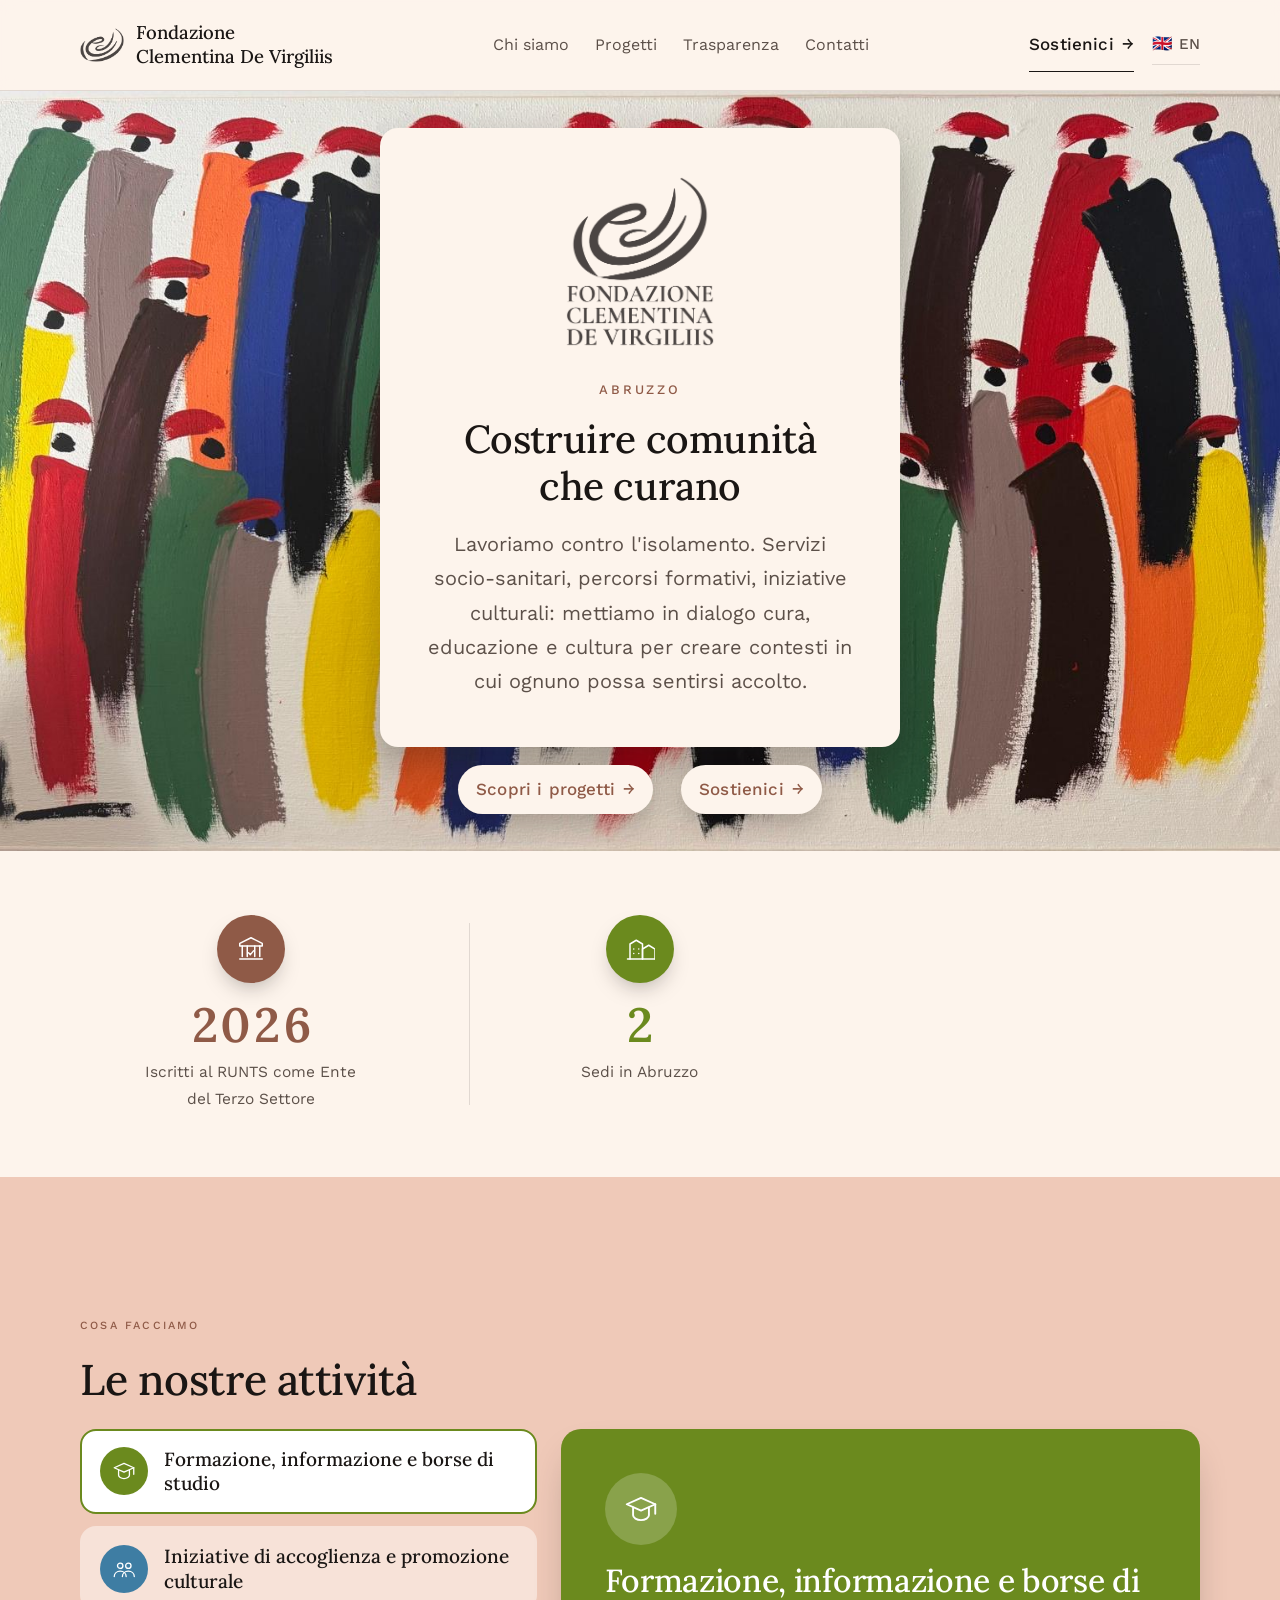
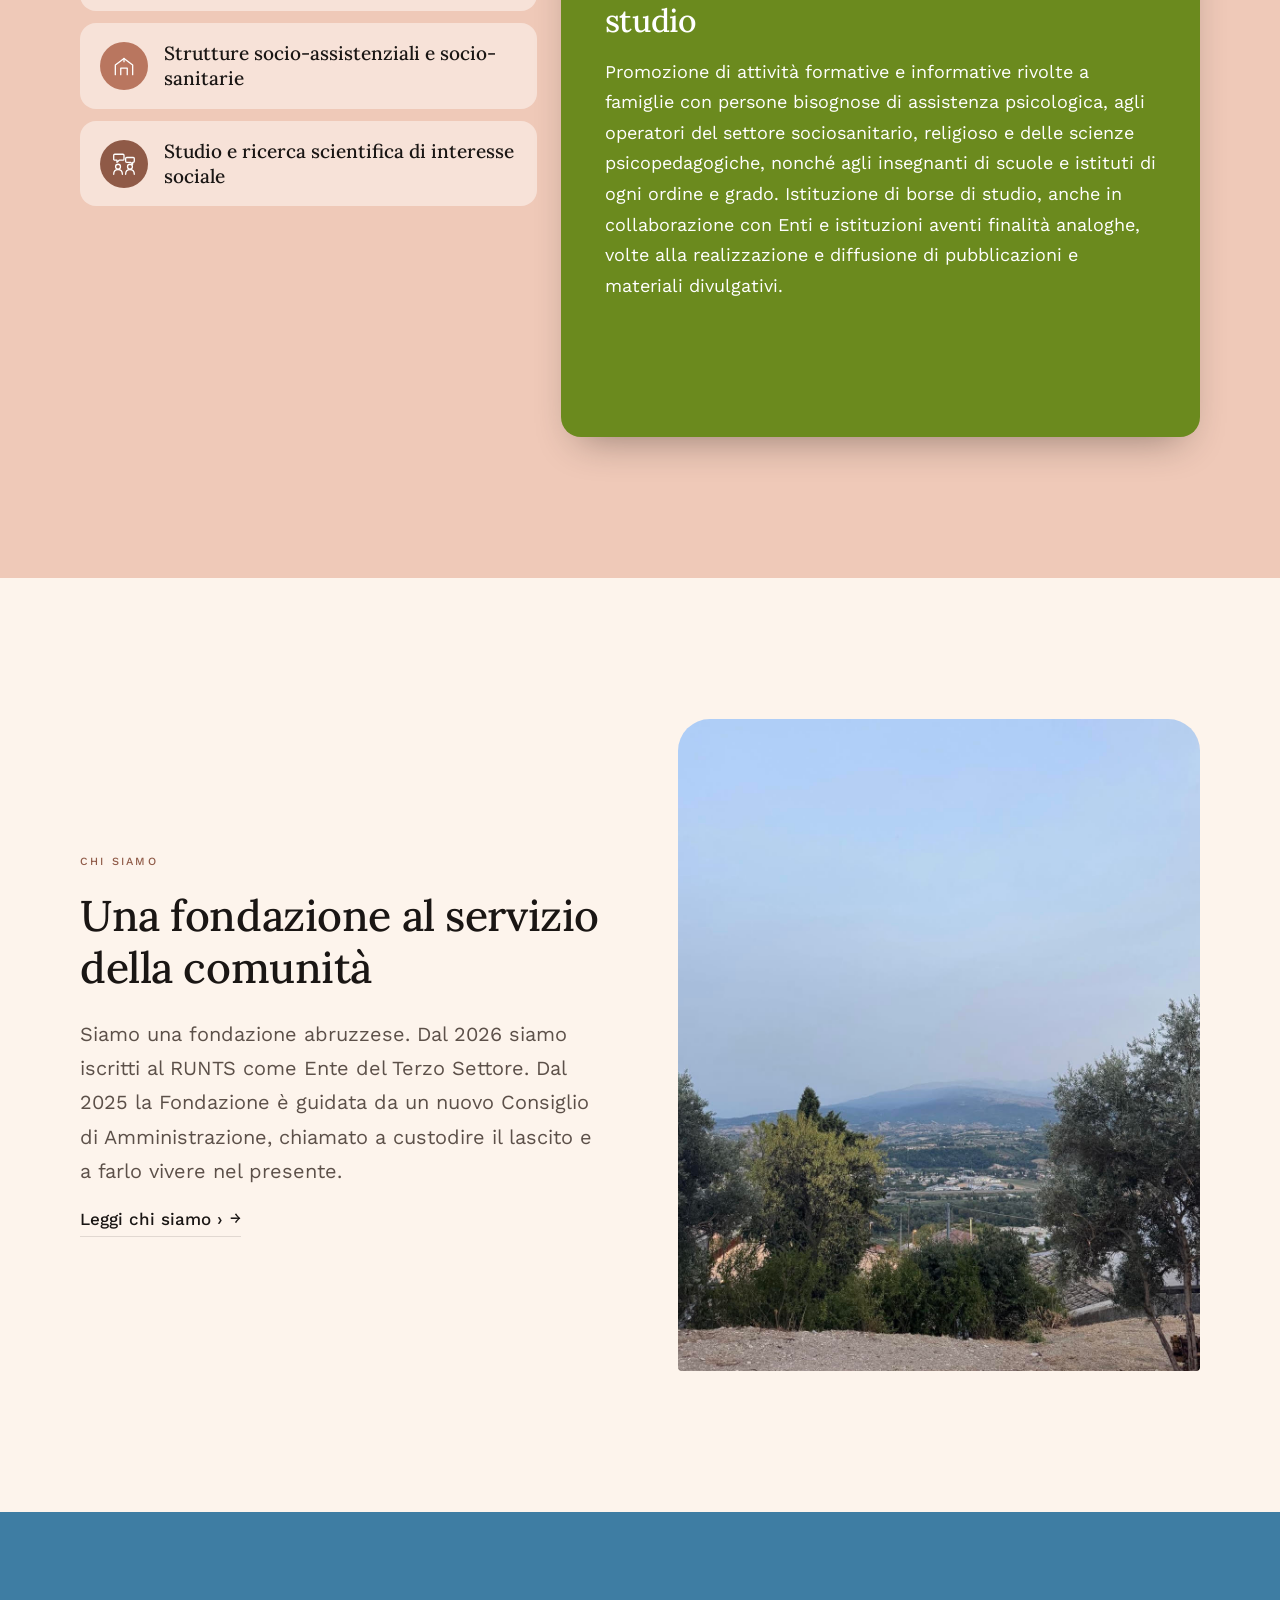
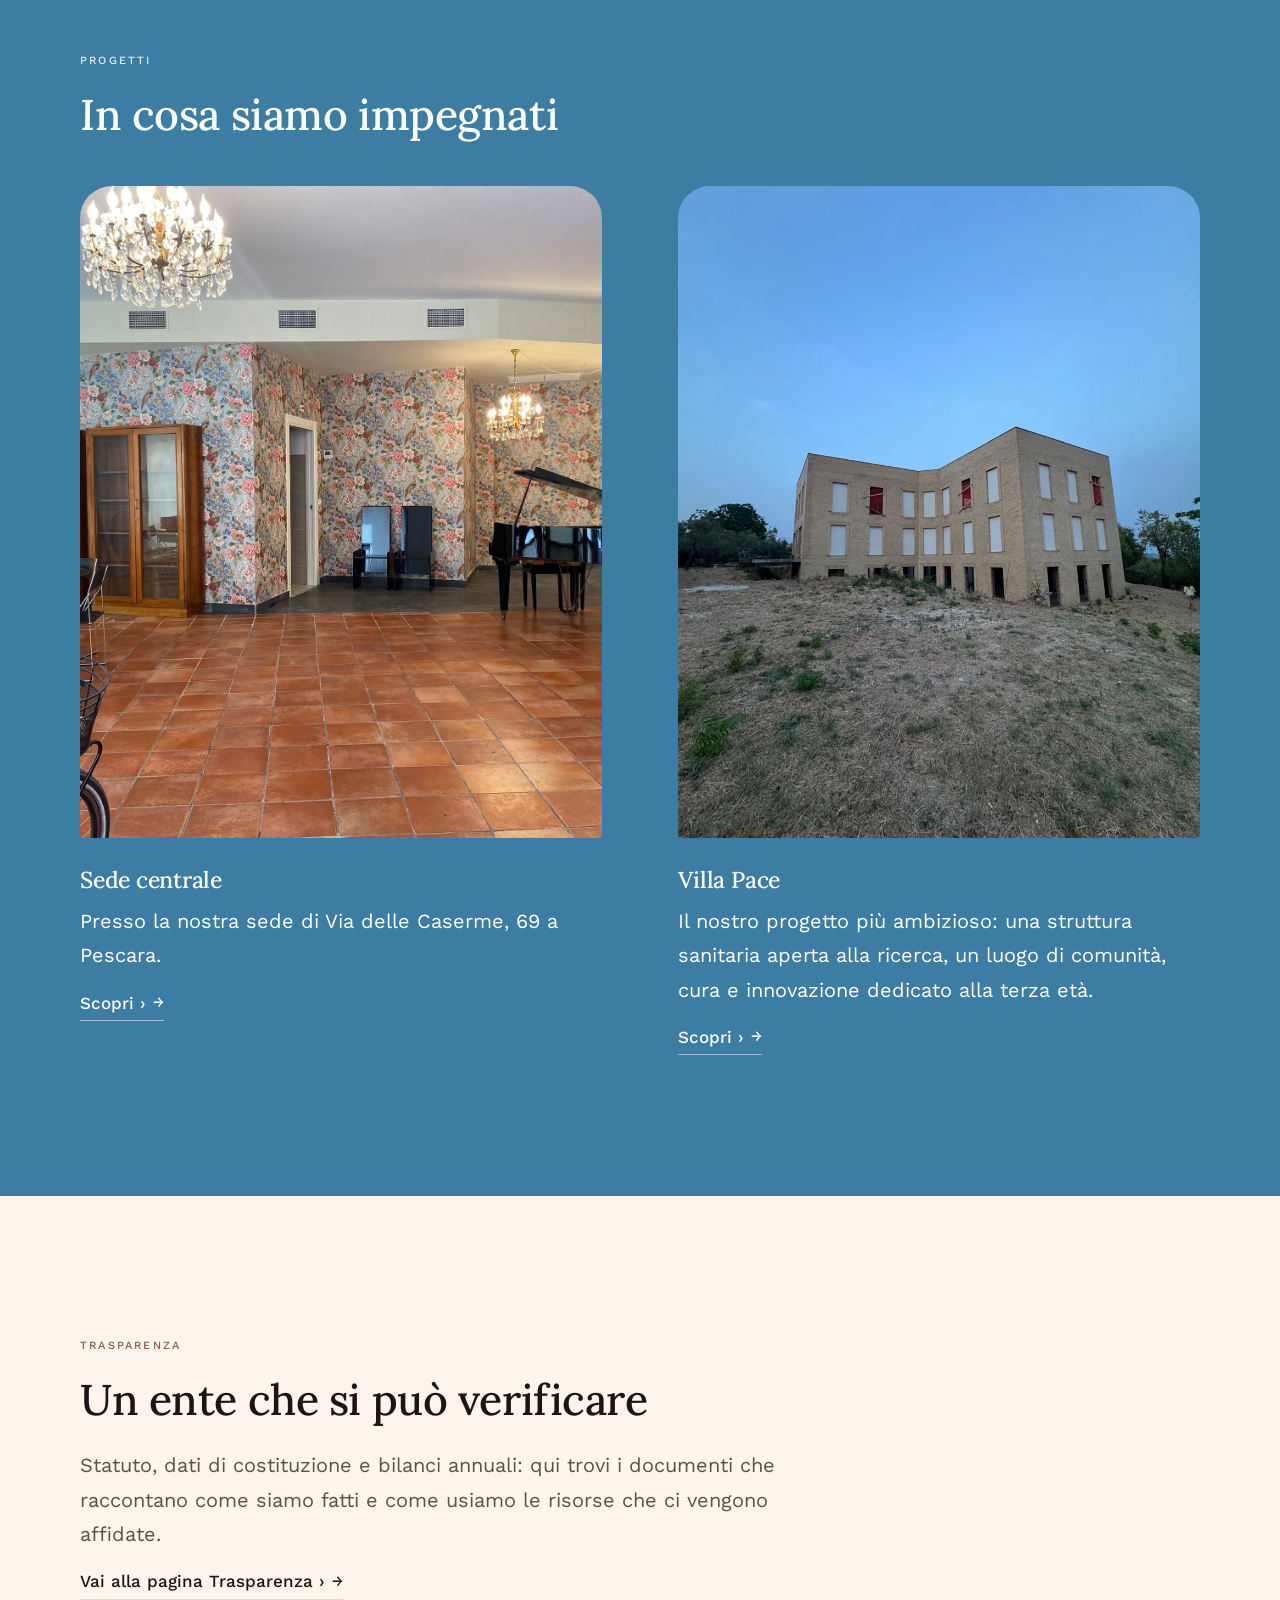
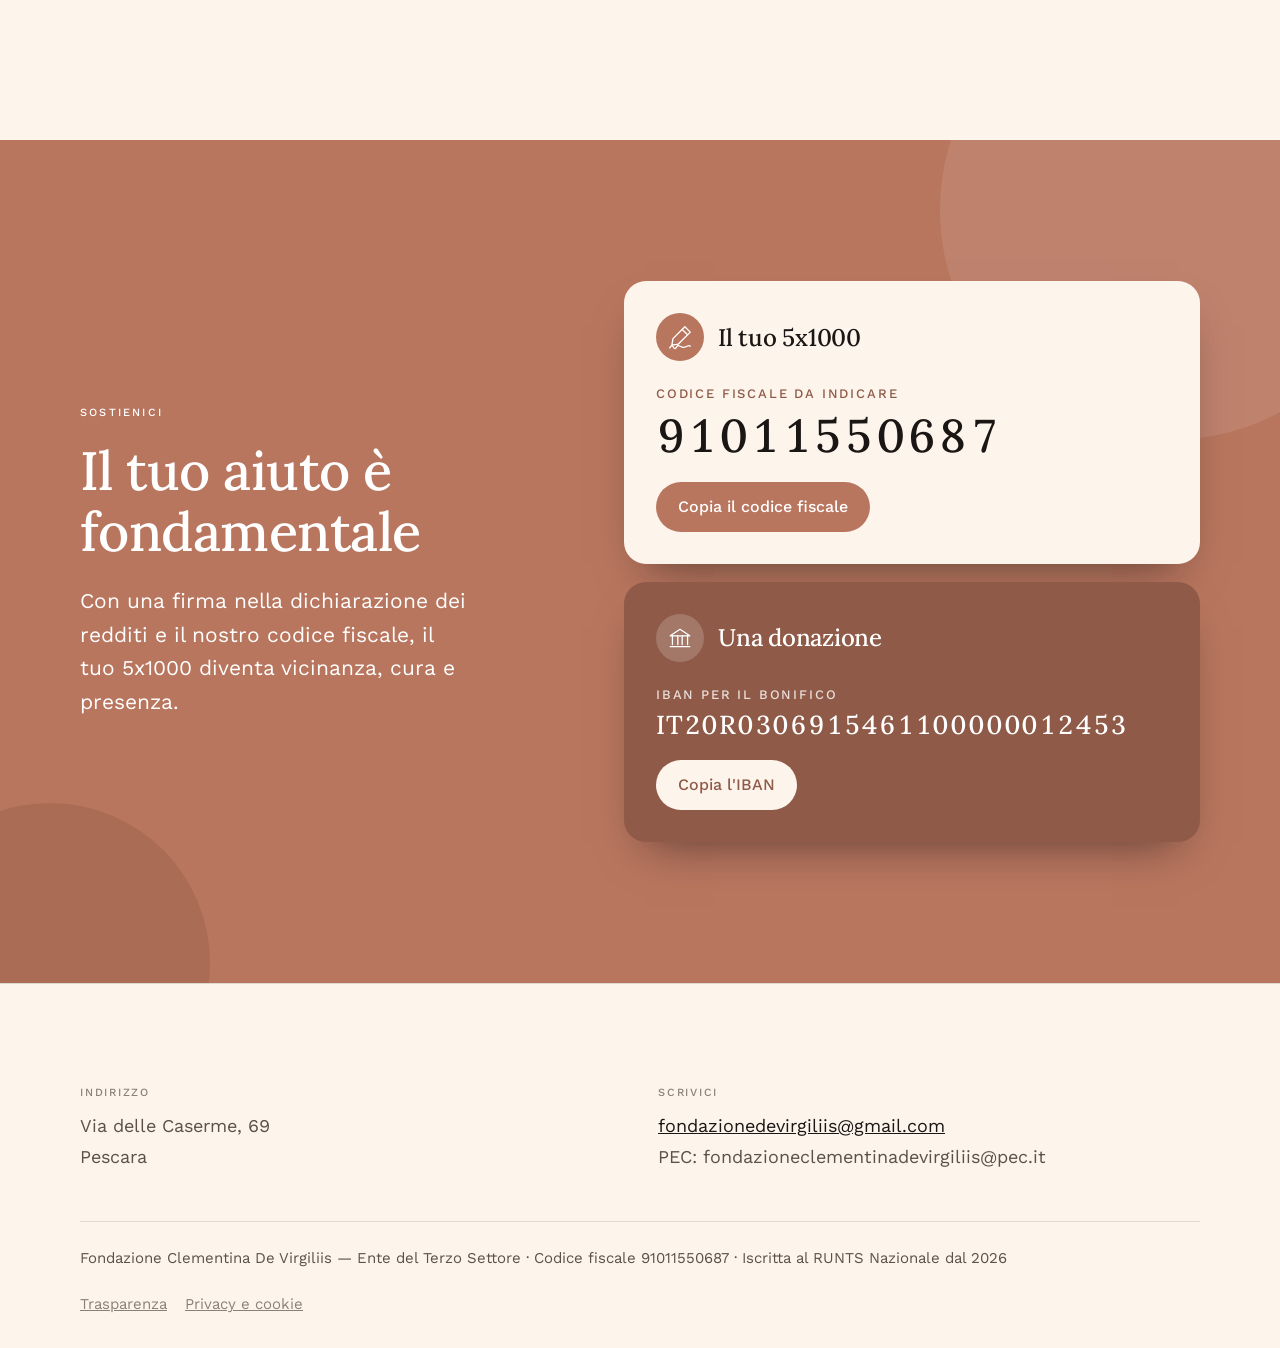
==== commit b2989c9f: "Add files via upload" ====
--- a/index.html
+++ b/index.html
@@ -4,7 +4,7 @@
 <meta charset="utf-8">
 <meta name="viewport" content="width=device-width, initial-scale=1">
 <title>Fondazione Clementina De Virgiliis — Costruire comunità che curano</title>
-<meta name="description" content="Fondazione abruzzese nata nel 1987 da un lascito testamentario. Lavoriamo contro l'isolamento con servizi socio-sanitari, percorsi formativi e iniziative culturali.">
+<meta name="description" content="Fondazione abruzzese. Lavoriamo contro l'isolamento con servizi socio-sanitari, percorsi formativi e iniziative culturali.">
 <link rel="preconnect" href="https://fonts.googleapis.com">
 <link rel="preconnect" href="https://fonts.gstatic.com" crossorigin>
 <link href="https://fonts.googleapis.com/css2?family=Lora:wght@500;600;700&family=Work+Sans:wght@400;500;600&display=swap" rel="stylesheet">
@@ -20,7 +20,6 @@
     </a>
     <ul class="menu">
       <li><a href="chi-siamo.html" data-it="Chi siamo" data-en="About us">Chi siamo</a></li>
-      <li><a href="storia.html" data-it="La nostra storia" data-en="Our story">La nostra storia</a></li>
       <li><a href="progetti.html" data-it="Progetti" data-en="Projects">Progetti</a></li>
       <li><a href="trasparenza.html" data-it="Trasparenza" data-en="Transparency">Trasparenza</a></li>
       <li><a href="contatti.html" data-it="Contatti" data-en="Contact">Contatti</a></li>
@@ -41,7 +40,6 @@
   <ul>
     <li><a href="index.html" data-it="Home" data-en="Home">Home</a></li>
     <li><a href="chi-siamo.html" data-it="Chi siamo" data-en="About us">Chi siamo</a></li>
-    <li><a href="storia.html" data-it="La nostra storia" data-en="Our story">La nostra storia</a></li>
     <li><a href="progetti.html" data-it="Progetti" data-en="Projects">Progetti</a></li>
     <li><a href="trasparenza.html" data-it="Trasparenza" data-en="Transparency">Trasparenza</a></li>
     <li><a href="contatti.html" data-it="Contatti" data-en="Contact">Contatti</a></li>
@@ -75,13 +73,6 @@
     <div class="statistiche">
       <div class="statistica">
         <div class="statistica-icona"><svg viewBox="0 0 48 48" fill="none" stroke="currentColor" stroke-width="2.4" stroke-linecap="round" stroke-linejoin="round">
-          <path d="M12 6v36"/><path d="M12 8h22l-5 7 5 7H12"/>
-        </svg></div>
-        <p class="statistica-numero">1987</p>
-        <p class="statistica-testo">Anno di fondazione</p>
-      </div>
-      <div class="statistica">
-        <div class="statistica-icona"><svg viewBox="0 0 48 48" fill="none" stroke="currentColor" stroke-width="2.4" stroke-linecap="round" stroke-linejoin="round">
           <path d="M24 6 6 15v4h36v-4L24 6Z"/><path d="M10 19v17M18 19v17M30 19v17M38 19v17"/><path d="M6 40h36"/><path d="M20 30l3 3 5-6"/>
         </svg></div>
         <p class="statistica-numero">2026</p>
@@ -148,8 +139,8 @@
   <div class="wrap due due--chi-siamo">
     <div>
       <p class="etichetta">Chi siamo</p>
-      <h2>Una fondazione nata da un lascito</h2>
-      <p>Siamo una fondazione abruzzese nata nel 1987 da un lascito testamentario. Dal 2026 siamo iscritti al RUNTS come Ente del Terzo Settore. Dal 2025 la Fondazione è guidata da un nuovo Consiglio di Amministrazione, chiamato a custodire il lascito e a farlo vivere nel presente.</p>
+      <h2>Una fondazione al servizio della comunità</h2>
+      <p>Siamo una fondazione abruzzese. Dal 2026 siamo iscritti al RUNTS come Ente del Terzo Settore. Dal 2025 la Fondazione è guidata da un nuovo Consiglio di Amministrazione, chiamato a custodire il lascito e a farlo vivere nel presente.</p>
       <a class="link-avanti" href="chi-siamo.html">Leggi chi siamo &rsaquo;</a>
     </div>
     <div class="foto arco">
@@ -179,14 +170,6 @@
       </article>
 
     </div>
-  </div>
-</section>
-
-<section id="storia" class="storia appare">
-  <div class="wrap">
-    <p class="etichetta">La nostra storia</p>
-    <p>Nasciamo nel 1987 dal lascito testamentario di Antonino De Virgiliis, portato avanti da don Giuseppe Natoli in nome della madre di lui, Clementina. Dal 2025 un nuovo Consiglio guida la Fondazione.</p>
-    <a class="link-avanti" href="storia.html">La nostra storia &rsaquo;</a>
   </div>
 </section>
 
@@ -253,7 +236,7 @@
 
     <div class="coda">
       <p style="max-width:none">Fondazione Clementina De Virgiliis — Ente del Terzo Settore · Codice fiscale 91011550687 · Iscritta al RUNTS Nazionale dal 2026</p>
-      <p style="max-width:none"><a href="trasparenza.html">Trasparenza</a><a href="#">Privacy</a><a href="#">Cookie</a></p>
+      <p style="max-width:none"><a href="trasparenza.html">Trasparenza</a><a href="privacy.html">Privacy e cookie</a></p>
     </div>
   </div>
 </footer>
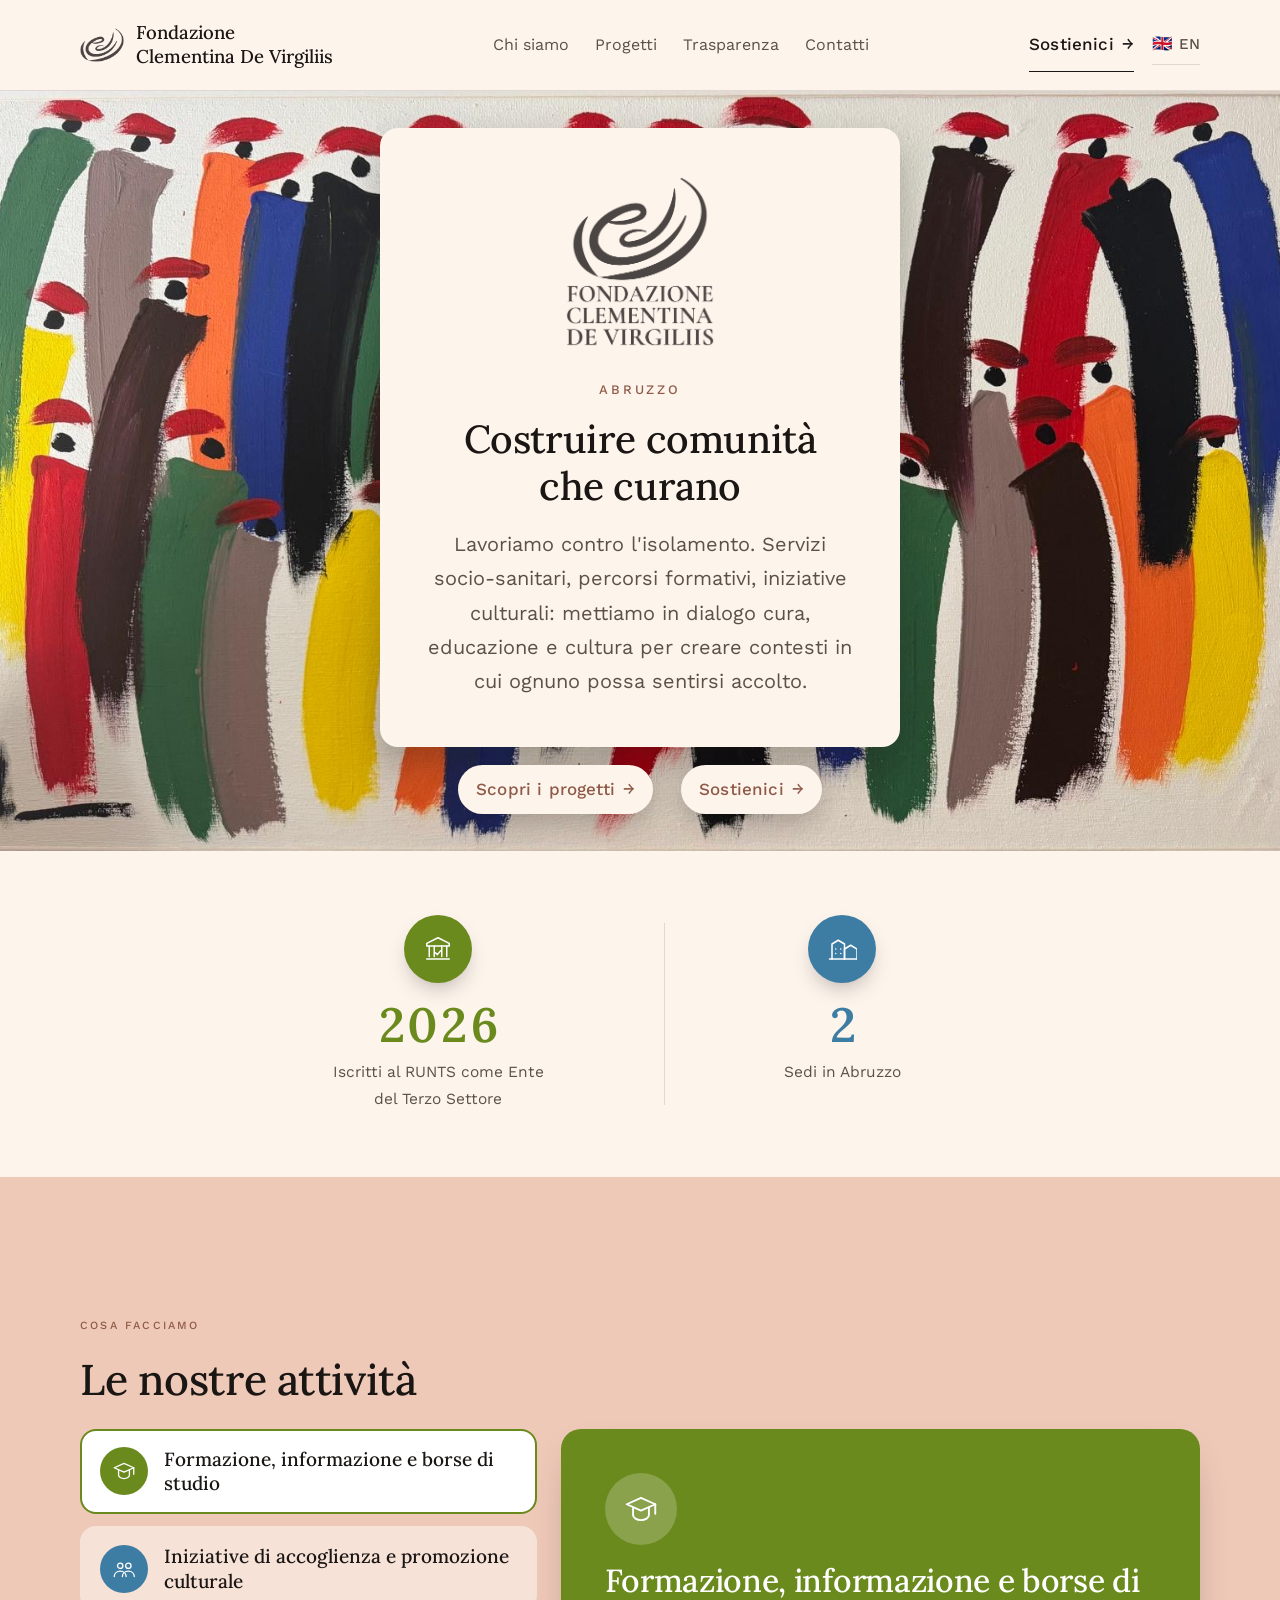
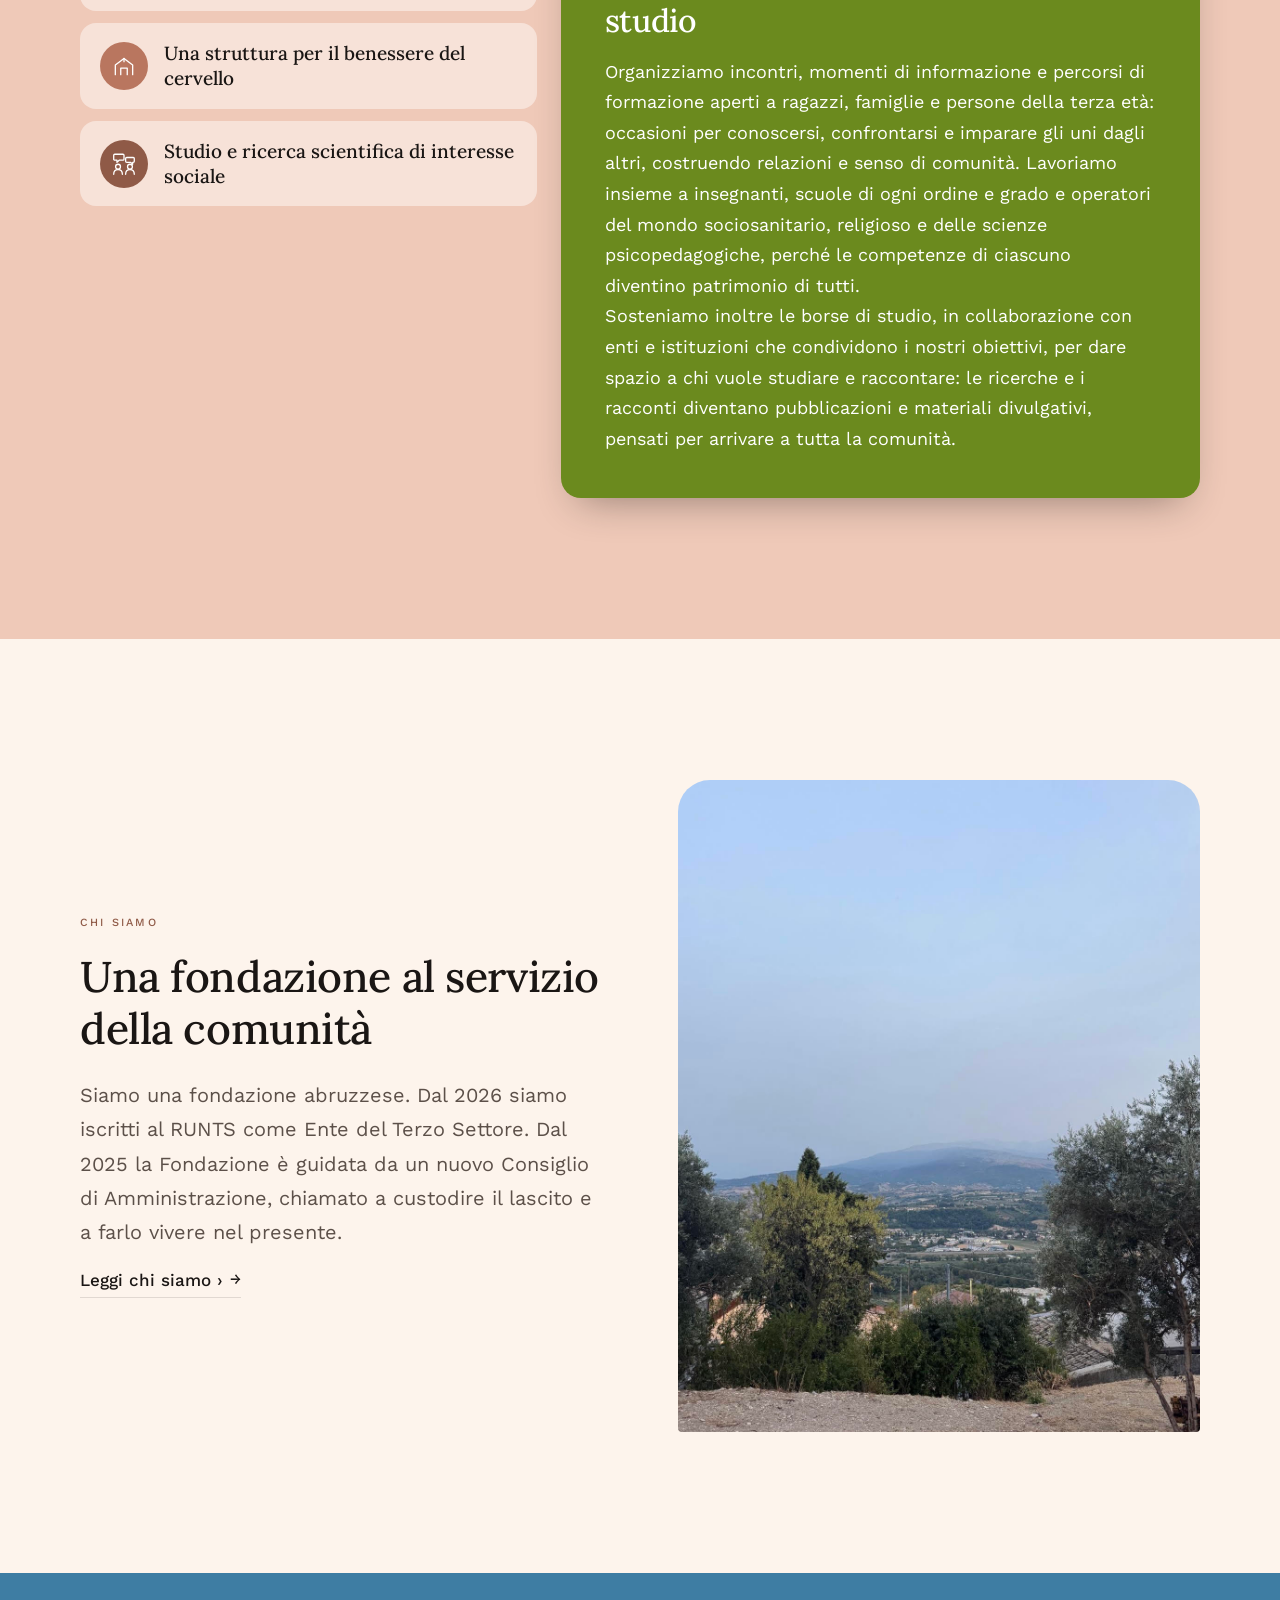
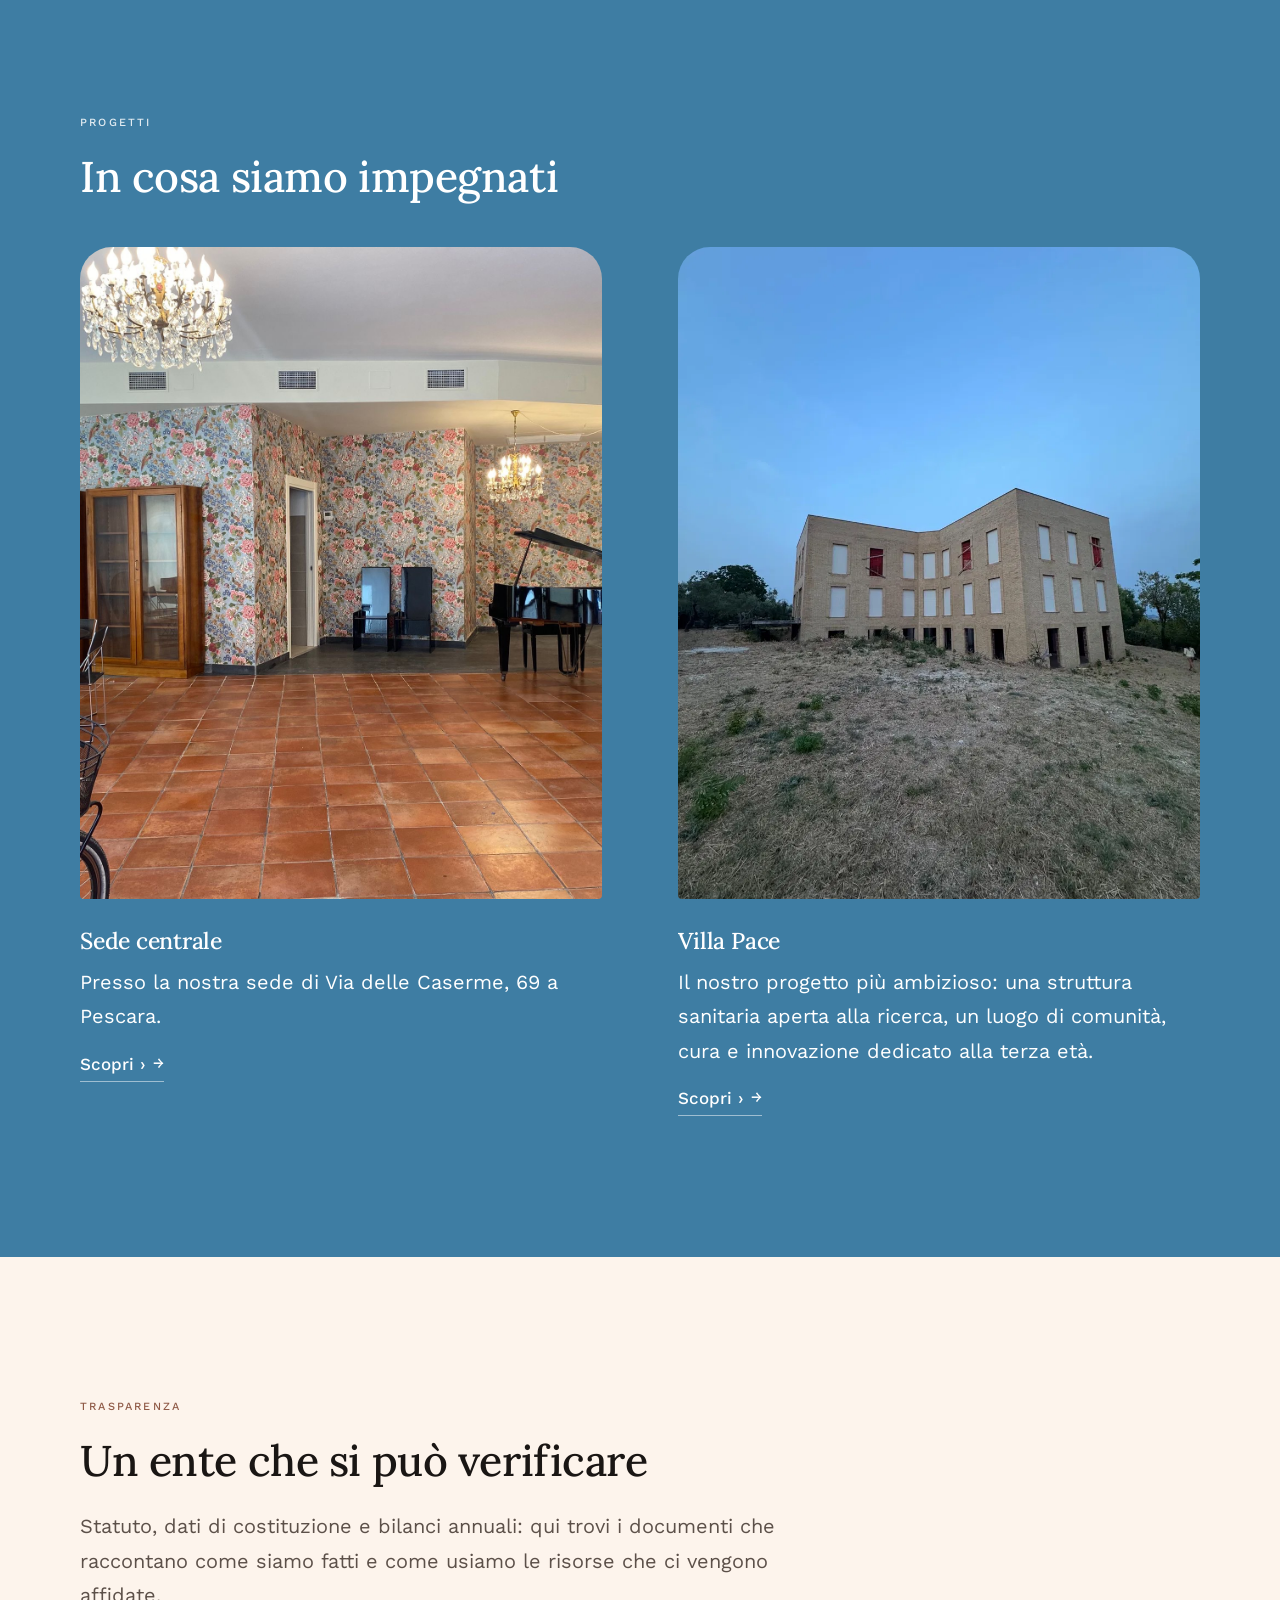
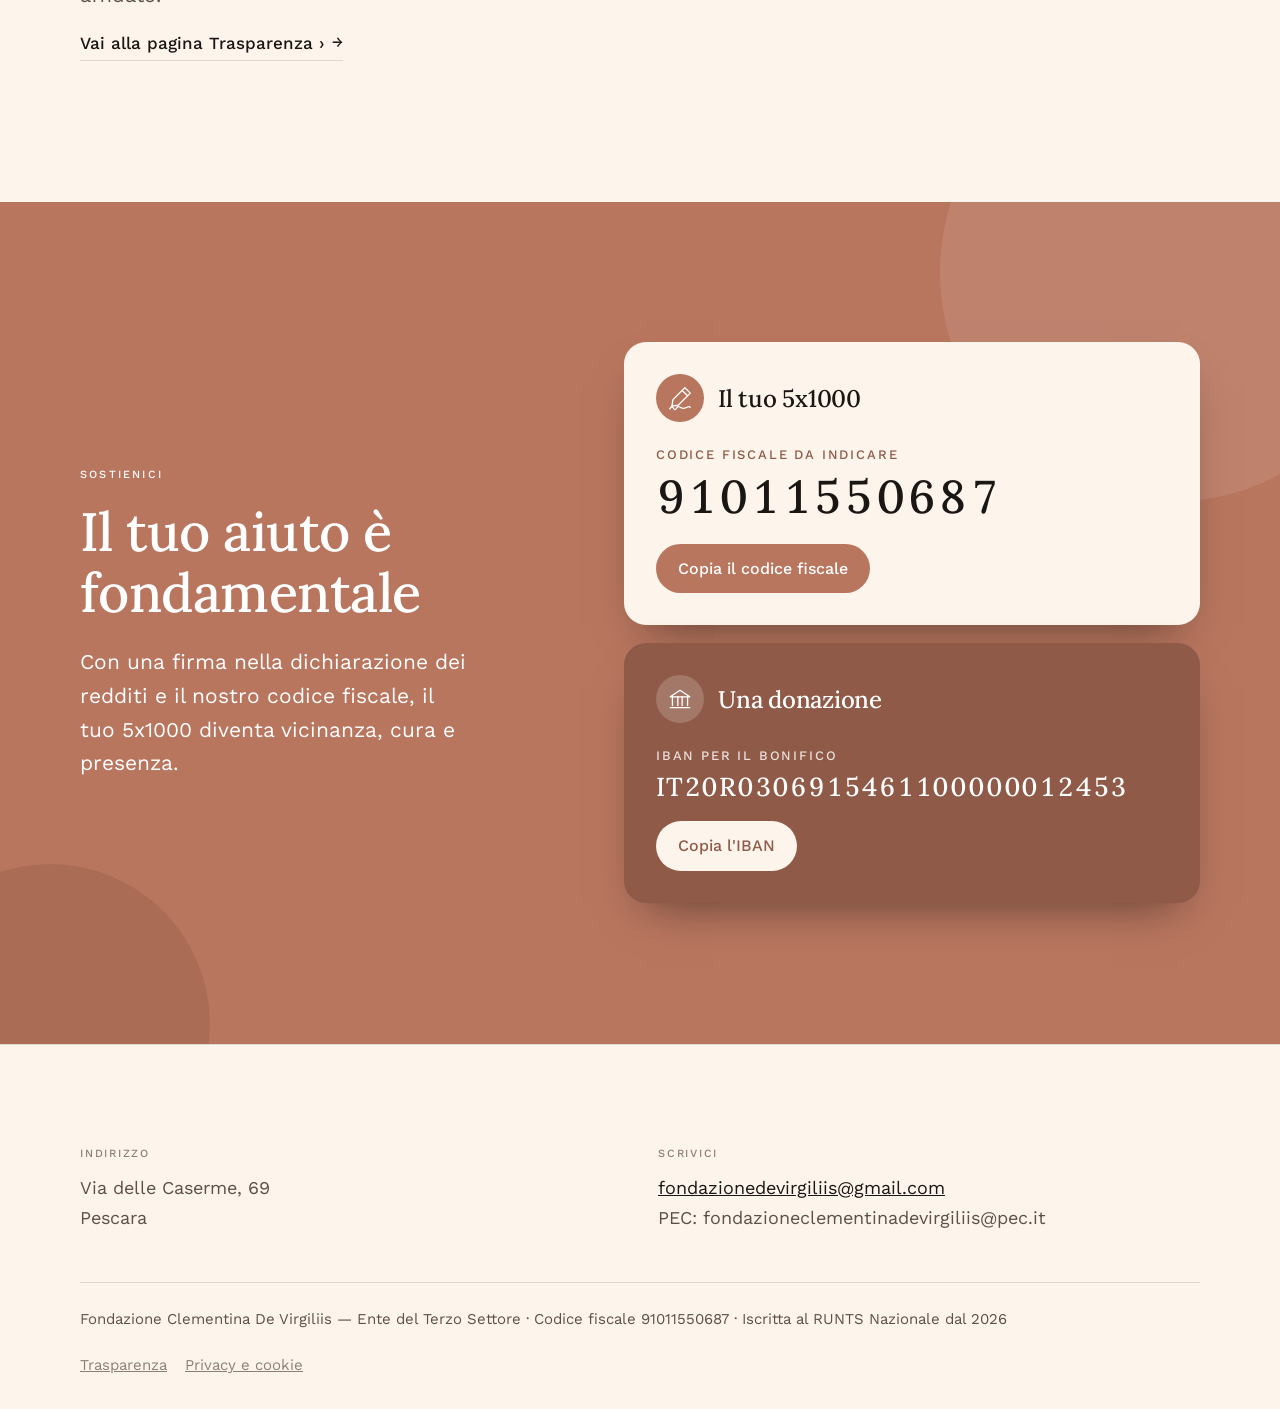
==== commit 55571688: "Add files via upload" ====
--- a/index.html
+++ b/index.html
@@ -103,7 +103,7 @@
           <span class="attivita-voce-icona"><svg viewBox="0 0 48 48" fill="none" stroke="currentColor" stroke-width="2.4" stroke-linecap="round" stroke-linejoin="round" aria-hidden="true"><circle cx="17" cy="18" r="5"/><circle cx="32" cy="18" r="5"/><path d="M6 38c0-6 5-10 11-10s11 4 11 10"/><path d="M21 38c0-6 5-10 11-10s11 4 11 10"/></svg></span><span class="attivita-voce-nome">Iniziative di accoglienza e promozione culturale</span>
         </button>
         <button class="attivita-voce" type="button" role="tab" id="att-tab-2" aria-controls="att-pan-2" aria-selected="false" tabindex="-1">
-          <span class="attivita-voce-icona"><svg viewBox="0 0 48 48" fill="none" stroke="currentColor" stroke-width="2.4" stroke-linecap="round" stroke-linejoin="round" aria-hidden="true"><path d="M8 40V22l16-12 16 12v18"/><path d="M18 40V28h12v12"/><path d="M24 10v6"/></svg></span><span class="attivita-voce-nome">Strutture socio-assistenziali e socio-sanitarie</span>
+          <span class="attivita-voce-icona"><svg viewBox="0 0 48 48" fill="none" stroke="currentColor" stroke-width="2.4" stroke-linecap="round" stroke-linejoin="round" aria-hidden="true"><path d="M8 40V22l16-12 16 12v18"/><path d="M18 40V28h12v12"/><path d="M24 10v6"/></svg></span><span class="attivita-voce-nome">Una struttura per il benessere del cervello</span>
         </button>
         <button class="attivita-voce" type="button" role="tab" id="att-tab-3" aria-controls="att-pan-3" aria-selected="false" tabindex="-1">
           <span class="attivita-voce-icona"><svg viewBox="0 0 48 48" fill="none" stroke="currentColor" stroke-width="2.4" stroke-linecap="round" stroke-linejoin="round" aria-hidden="true"><circle cx="13" cy="29" r="4.5"/><circle cx="35" cy="29" r="4.5"/><path d="M5 43c0-5.5 3.5-8.5 8-8.5s8 3 8 8.5"/><path d="M27 43c0-5.5 3.5-8.5 8-8.5s8 3 8 8.5"/><path d="M7 6h15a2 2 0 0 1 2 2v7a2 2 0 0 1-2 2h-7l-4 4v-4H7a2 2 0 0 1-2-2V8a2 2 0 0 1 2-2Z"/><path d="M29 12h12a2 2 0 0 1 2 2v5a2 2 0 0 1-2 2h-1v3.5L36.5 21H29a2 2 0 0 1-2-2v-5a2 2 0 0 1 2-2Z"/></svg></span><span class="attivita-voce-nome">Studio e ricerca scientifica di interesse sociale</span>
@@ -113,17 +113,17 @@
       <div class="attivita-pannello" role="tabpanel" id="att-pan-0" aria-labelledby="att-tab-0">
         <div class="attivita-pannello-icona"><svg viewBox="0 0 48 48" fill="none" stroke="currentColor" stroke-width="2.4" stroke-linecap="round" stroke-linejoin="round" aria-hidden="true"><path d="M24 10 6 18l18 8 18-8-18-8Z"/><path d="M14 22v10c0 3 4.5 6 10 6s10-3 10-6V22"/><path d="M42 18v12"/></svg></div>
         <h3>Formazione, informazione e borse di studio</h3>
-        <p>Promozione di attività formative e informative rivolte a famiglie con persone bisognose di assistenza psicologica, agli operatori del settore sociosanitario, religioso e delle scienze psicopedagogiche, nonché agli insegnanti di scuole e istituti di ogni ordine e grado. Istituzione di borse di studio, anche in collaborazione con Enti e istituzioni aventi finalità analoghe, volte alla realizzazione e diffusione di pubblicazioni e materiali divulgativi.</p>
+        <p>Organizziamo incontri, momenti di informazione e percorsi di formazione aperti a ragazzi, famiglie e persone della terza età: occasioni per conoscersi, confrontarsi e imparare gli uni dagli altri, costruendo relazioni e senso di comunità. Lavoriamo insieme a insegnanti, scuole di ogni ordine e grado e operatori del mondo sociosanitario, religioso e delle scienze psicopedagogiche, perché le competenze di ciascuno diventino patrimonio di tutti.<br>Sosteniamo inoltre le borse di studio, in collaborazione con enti e istituzioni che condividono i nostri obiettivi, per dare spazio a chi vuole studiare e raccontare: le ricerche e i racconti diventano pubblicazioni e materiali divulgativi, pensati per arrivare a tutta la comunità.</p>
       </div>
       <div class="attivita-pannello" role="tabpanel" id="att-pan-1" aria-labelledby="att-tab-1" hidden>
         <div class="attivita-pannello-icona"><svg viewBox="0 0 48 48" fill="none" stroke="currentColor" stroke-width="2.4" stroke-linecap="round" stroke-linejoin="round" aria-hidden="true"><circle cx="17" cy="18" r="5"/><circle cx="32" cy="18" r="5"/><path d="M6 38c0-6 5-10 11-10s11 4 11 10"/><path d="M21 38c0-6 5-10 11-10s11 4 11 10"/></svg></div>
         <h3>Iniziative di accoglienza e promozione culturale</h3>
-        <p>Organizzazione di attività di accoglienza, intrattenimento, formazione e informazione rivolte a giovani e persone della terza età con problematiche di adattamento psico-sociale. Promozione di iniziative culturali e sociali mirate a favorire inclusione, benessere relazionale, partecipazione alla vita comunitaria e prevenzione del disagio, anche in collaborazione con realtà territoriali e istituzionali.</p>
+        <p>Apriamo le porte della nostra sede a giovani e persone della terza età per momenti di accoglienza, intrattenimento, formazione e informazione: occasioni per ritrovarsi, fare qualcosa insieme e sentirsi parte di una comunità. Promuoviamo iniziative culturali e sociali che favoriscono l'inclusione, il benessere nelle relazioni e la partecipazione alla vita del territorio, perché stare bene insieme è anche il modo migliore per prevenire il disagio e la solitudine. Lavoriamo in rete con realtà del territorio e istituzioni, per costruire proposte aperte e condivise.</p>
       </div>
       <div class="attivita-pannello" role="tabpanel" id="att-pan-2" aria-labelledby="att-tab-2" hidden>
         <div class="attivita-pannello-icona"><svg viewBox="0 0 48 48" fill="none" stroke="currentColor" stroke-width="2.4" stroke-linecap="round" stroke-linejoin="round" aria-hidden="true"><path d="M8 40V22l16-12 16 12v18"/><path d="M18 40V28h12v12"/><path d="M24 10v6"/></svg></div>
-        <h3>Strutture socio-assistenziali e socio-sanitarie</h3>
-        <p>Realizzazione e/o gestione di strutture dedicate all'accoglienza e all'erogazione di prestazioni socio-assistenziali e socio-sanitarie per il recupero funzionale e sociale di persone con età superiore a 65 anni e di soggetti disabili non autosufficienti o a grave rischio di non autosufficienza, non assistibili a domicilio e bisognosi di trattamenti continuativi. Organizzazione di percorsi di riabilitazione e riattivazione psico-sociale, mediante l'applicazione di metodologie terapeutiche rivolte a persone con disturbi psicologici, finalizzati al reinserimento nella vita sociale.</p>
+        <h3>Una struttura per il benessere del cervello</h3>
+        <p>Stiamo costruendo un luogo dedicato al benessere del cervello e alla longevità in salute: uno spazio aperto alla comunità, dove la ricerca, la cura e la prevenzione incontrano la vita di tutti i giorni. Un centro pensato per conoscere meglio come mantenere la mente in forma nel tempo e per promuovere stili di vita e percorsi che aiutino a prevenire le malattie neurodegenerative, in collaborazione con università, enti di ricerca e professionisti.</p>
       </div>
       <div class="attivita-pannello" role="tabpanel" id="att-pan-3" aria-labelledby="att-tab-3" hidden>
         <div class="attivita-pannello-icona"><svg viewBox="0 0 48 48" fill="none" stroke="currentColor" stroke-width="2.4" stroke-linecap="round" stroke-linejoin="round" aria-hidden="true"><circle cx="13" cy="29" r="4.5"/><circle cx="35" cy="29" r="4.5"/><path d="M5 43c0-5.5 3.5-8.5 8-8.5s8 3 8 8.5"/><path d="M27 43c0-5.5 3.5-8.5 8-8.5s8 3 8 8.5"/><path d="M7 6h15a2 2 0 0 1 2 2v7a2 2 0 0 1-2 2h-7l-4 4v-4H7a2 2 0 0 1-2-2V8a2 2 0 0 1 2-2Z"/><path d="M29 12h12a2 2 0 0 1 2 2v5a2 2 0 0 1-2 2h-1v3.5L36.5 21H29a2 2 0 0 1-2-2v-5a2 2 0 0 1 2-2Z"/></svg></div>
@@ -241,6 +241,7 @@
   </div>
 </footer>
 
+<script src="js/traduzioni.js"></script>
 <script src="js/script.js"></script>
 </body>
 </html>
--- a/css/style.css
+++ b/css/style.css
@@ -657,3 +657,18 @@
 @media (prefers-reduced-motion:reduce){.cs-cv-wrap,.cs-segno{transition:none}}
 .sr-only{position:absolute;width:1px;height:1px;overflow:hidden;clip:rect(0 0 0 0);white-space:nowrap}
 html{scroll-padding-top:90px}
+.statistiche{grid-template-columns:repeat(2,1fr);max-width:760px;margin-inline:auto}@media (max-width:700px){.statistiche{grid-template-columns:1fr}}
+.statistica:nth-child(1) .statistica-icona{background:#6B8A1E}.statistica:nth-child(2) .statistica-icona{background:#3E7DA3}
+.fascia-numeri .statistiche{margin-inline:auto;max-width:760px}
+.statistica:nth-child(1) .statistica-numero{color:#6B8A1E}.statistica:nth-child(2) .statistica-numero{color:#3E7DA3}
+
+/* ---------- Privacy ---------- */
+.pv{background:var(--crema);padding:clamp(24px,4vw,48px) 0 clamp(56px,8vw,96px)}
+.pv-corpo{max-width:780px}
+.pv-corpo h2{font-size:clamp(22px,2.6vw,28px);margin:40px 0 12px}
+.pv-corpo h3{font-family:'Lora',serif;font-weight:500;font-size:19px;margin:22px 0 6px;color:var(--terracotta-scuro)}
+.pv-corpo p,.pv-corpo li{font-size:17.5px;line-height:1.7;margin:0 0 12px}
+.pv-corpo ul{padding-left:22px;margin:0 0 12px}
+.pv-corpo a{color:var(--terracotta-scuro);text-decoration:underline;text-underline-offset:3px}
+.pv-agg{font-size:15.5px;color:var(--nero-70)}
+.pv-corpo{max-width:none}.pv-corpo>*{max-width:780px}
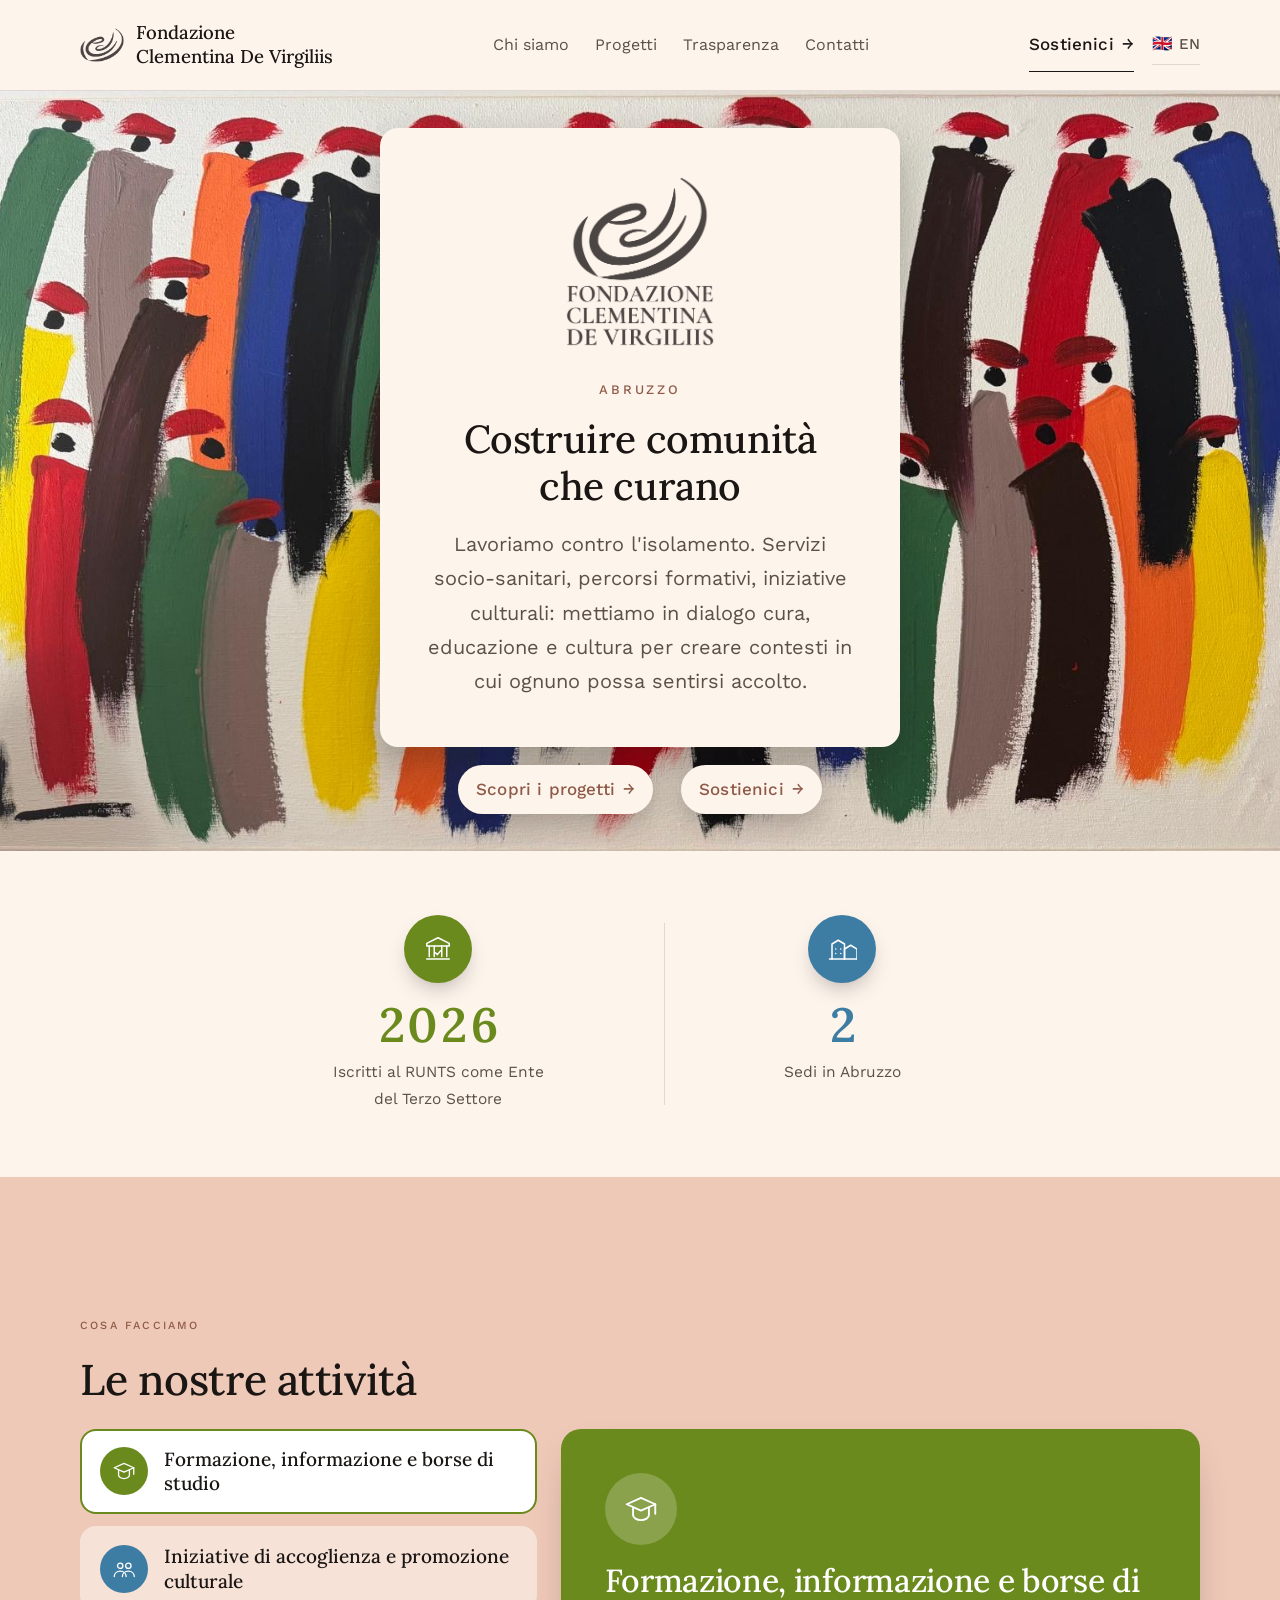
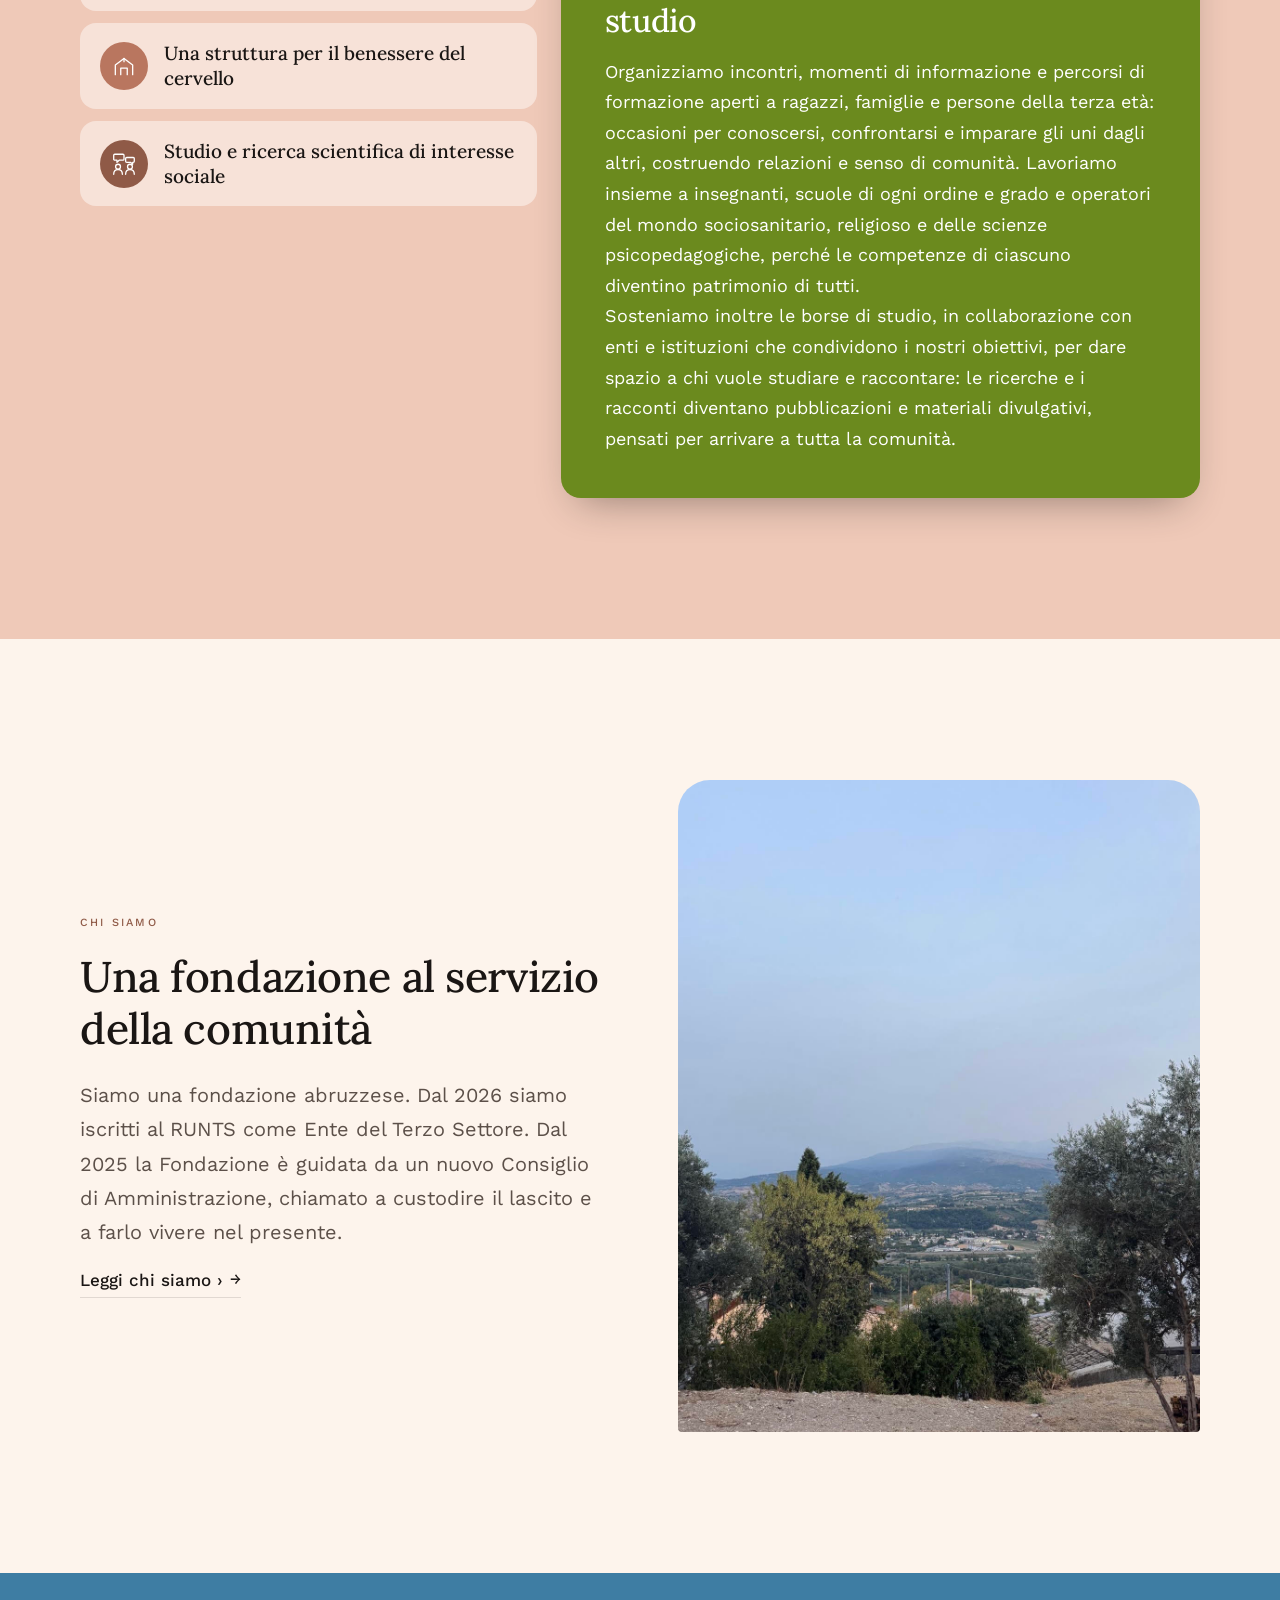
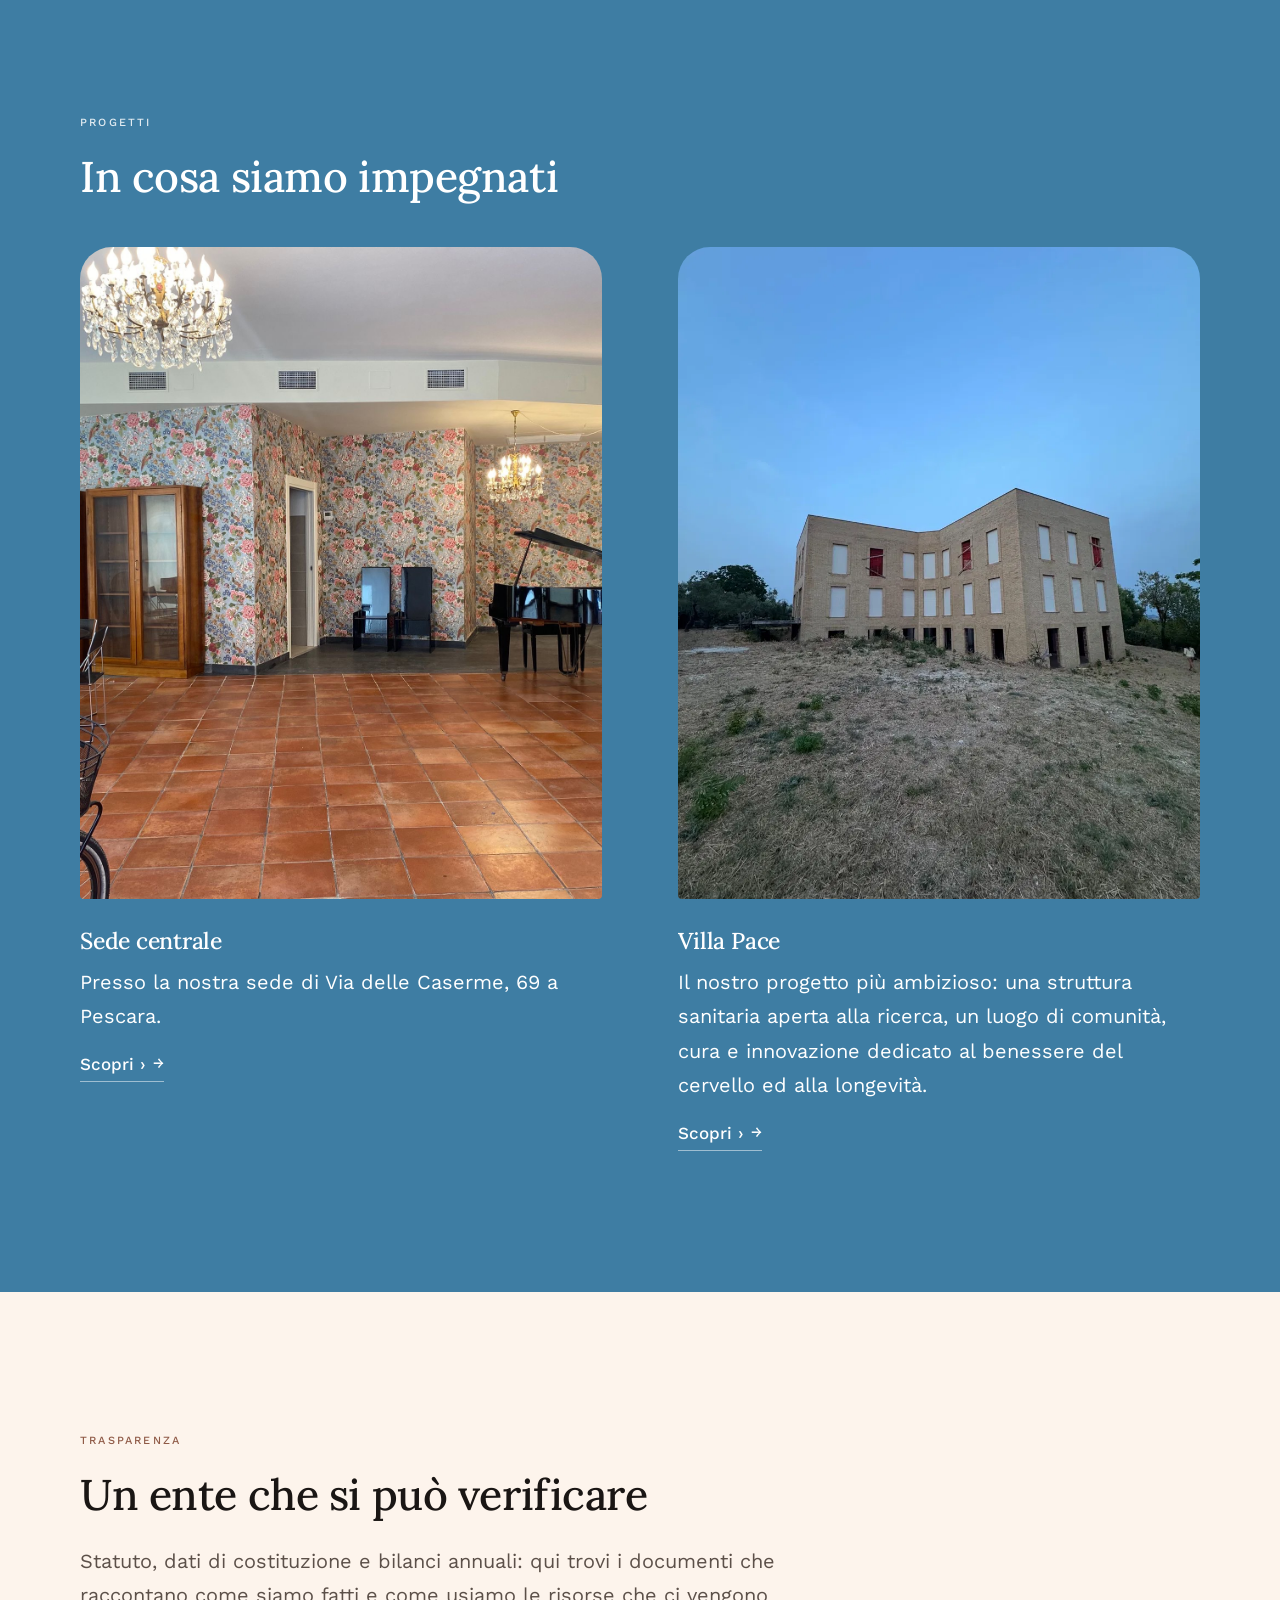
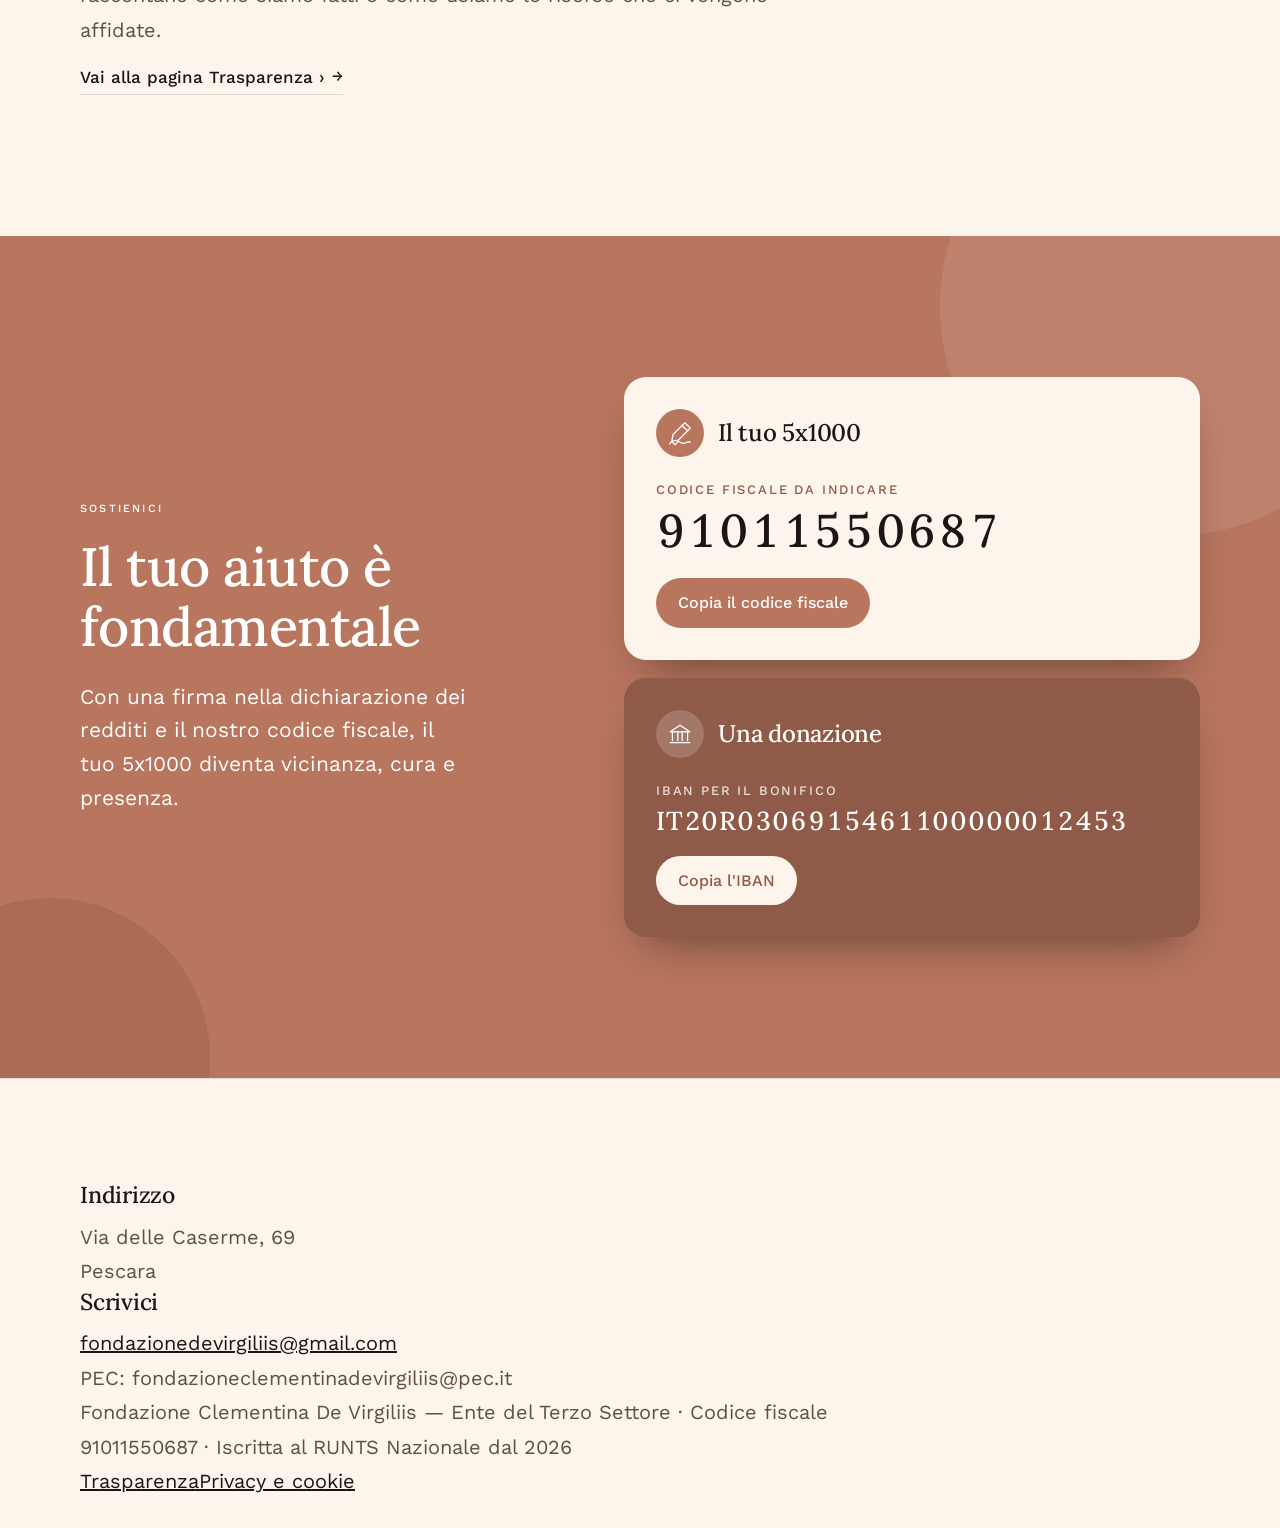
==== commit 4ae6c6f2: "Add files via upload" ====
--- a/index.html
+++ b/index.html
@@ -165,7 +165,7 @@
       <article class="scheda">
         <div class="foto arco"><img src="img/villa-pace-esterno.webp" alt="Villa Pace, edificio della RSA in costruzione" loading="lazy"></div>
         <h3>Villa Pace</h3>
-        <p>Il nostro progetto più ambizioso: una struttura sanitaria aperta alla ricerca, un luogo di comunità, cura e innovazione dedicato alla terza età.</p>
+        <p>Il nostro progetto più ambizioso: una struttura sanitaria aperta alla ricerca, un luogo di comunità, cura e innovazione dedicato al benessere del cervello ed alla longevità.</p>
         <a class="link-avanti" href="progetti.html#villa-pace">Scopri &rsaquo;</a>
       </article>
 
@@ -220,23 +220,22 @@
 
 </main>
 
-<footer id="contatti">
-  <div class="wrap">
-    <div class="recapiti">
-      <div>
-        <h3>Indirizzo</h3>
-        <p>Via delle Caserme, 69<br>Pescara</p>
-      </div>
-      <div>
-        <h3>Scrivici</h3>
-        <p><a href="mailto:fondazionedevirgiliis@gmail.com">fondazionedevirgiliis@gmail.com</a><br>
-        PEC: fondazioneclementinadevirgiliis@pec.it</p>
-      </div>
-    </div>
-
-    <div class="coda">
-      <p style="max-width:none">Fondazione Clementina De Virgiliis — Ente del Terzo Settore · Codice fiscale 91011550687 · Iscritta al RUNTS Nazionale dal 2026</p>
-      <p style="max-width:none"><a href="trasparenza.html">Trasparenza</a><a href="privacy.html">Privacy e cookie</a></p>
+<footer class="piede" id="contatti">
+  <div class="piede-corpo wrap">
+    <div class="piede-colonna">
+      <h3 data-it="Indirizzo" data-en="Address">Indirizzo</h3>
+      <p>Via delle Caserme, 69<br>Pescara</p>
+    </div>
+    <div class="piede-colonna">
+      <h3 data-it="Scrivici" data-en="Write to us">Scrivici</h3>
+      <p><a href="mailto:fondazionedevirgiliis@gmail.com">fondazionedevirgiliis@gmail.com</a><br>
+      PEC: fondazioneclementinadevirgiliis@pec.it</p>
+    </div>
+  </div>
+  <div class="piede-coda">
+    <div class="wrap piede-coda-in">
+      <p data-it="Fondazione Clementina De Virgiliis — Ente del Terzo Settore · Codice fiscale 91011550687 · Iscritta al RUNTS Nazionale dal 2026" data-en="Fondazione Clementina De Virgiliis — Third Sector Entity · Tax code 91011550687 · Registered in the RUNTS (National) since 2026">Fondazione Clementina De Virgiliis — Ente del Terzo Settore · Codice fiscale 91011550687 · Iscritta al RUNTS Nazionale dal 2026</p>
+      <p class="piede-legali"><a href="trasparenza.html" data-it="Trasparenza" data-en="Transparency">Trasparenza</a><a href="privacy.html" data-it="Privacy e cookie" data-en="Privacy and cookies">Privacy e cookie</a></p>
     </div>
   </div>
 </footer>
--- a/css/style.css
+++ b/css/style.css
@@ -573,7 +573,7 @@
 .pr-villa{background:#3E7DA3;color:#fff;padding:clamp(48px,7vw,88px) 0}
 .pr-villa .etichetta,.pr-villa h2,.pr-villa-testo{color:#fff}
 .pr-villa .etichetta{opacity:.85}
-.pr-villa-testo{font-size:20px;line-height:1.65;max-width:62ch}
+.pr-villa-testo{font-size:20px;line-height:1.65;max-width:none}
 .pr-car{margin-top:34px}
 .pr-pista{display:flex;gap:18px;overflow-x:auto;scroll-snap-type:x mandatory;padding-bottom:12px;scrollbar-width:thin}
 .pr-pista figure{margin:0;flex:0 0 min(80%,560px);scroll-snap-align:start;background:#fff;color:var(--nero);border-radius:22px;overflow:hidden;box-shadow:0 22px 44px -22px rgba(26,22,20,.6)}
@@ -672,3 +672,26 @@
 .pv-corpo a{color:var(--terracotta-scuro);text-decoration:underline;text-underline-offset:3px}
 .pv-agg{font-size:15.5px;color:var(--nero-70)}
 .pv-corpo{max-width:none}.pv-corpo>*{max-width:780px}
+.pr-cards--villa{margin-top:clamp(28px,4vw,44px)}
+
+/* ---- Adattamento telefono ---- */
+html,body{overflow-x:hidden}
+img,iframe{max-width:100%}
+@media (max-width:600px){
+  .nav{gap:10px;padding:12px 0}
+  .marchio{font-size:15px;gap:9px;min-width:0;flex:1 1 auto}
+  .logo-mark{width:38px;height:38px}
+  .nav-azioni{gap:8px;flex:none}
+  .lang-switch{padding:8px 10px}
+  .pr-villa-testo{font-size:18px}
+  .pr-pista figure{flex-basis:86%}
+  .cs-testata h1{font-size:clamp(30px,9vw,40px)}
+}
+@media (max-width:600px){
+  .hero{min-height:0}
+  .hero-contenuto{position:relative;inset:auto;padding:28px 16px 32px}
+  .hero-pannello{min-height:0;padding:28px 22px}
+  .hero-pannello p{font-size:17px}
+  .hero-logo{width:min(120px,36%)}
+}
+@media (max-width:600px){footer p,.ct-blocco p,.ct-riga{overflow-wrap:anywhere}}
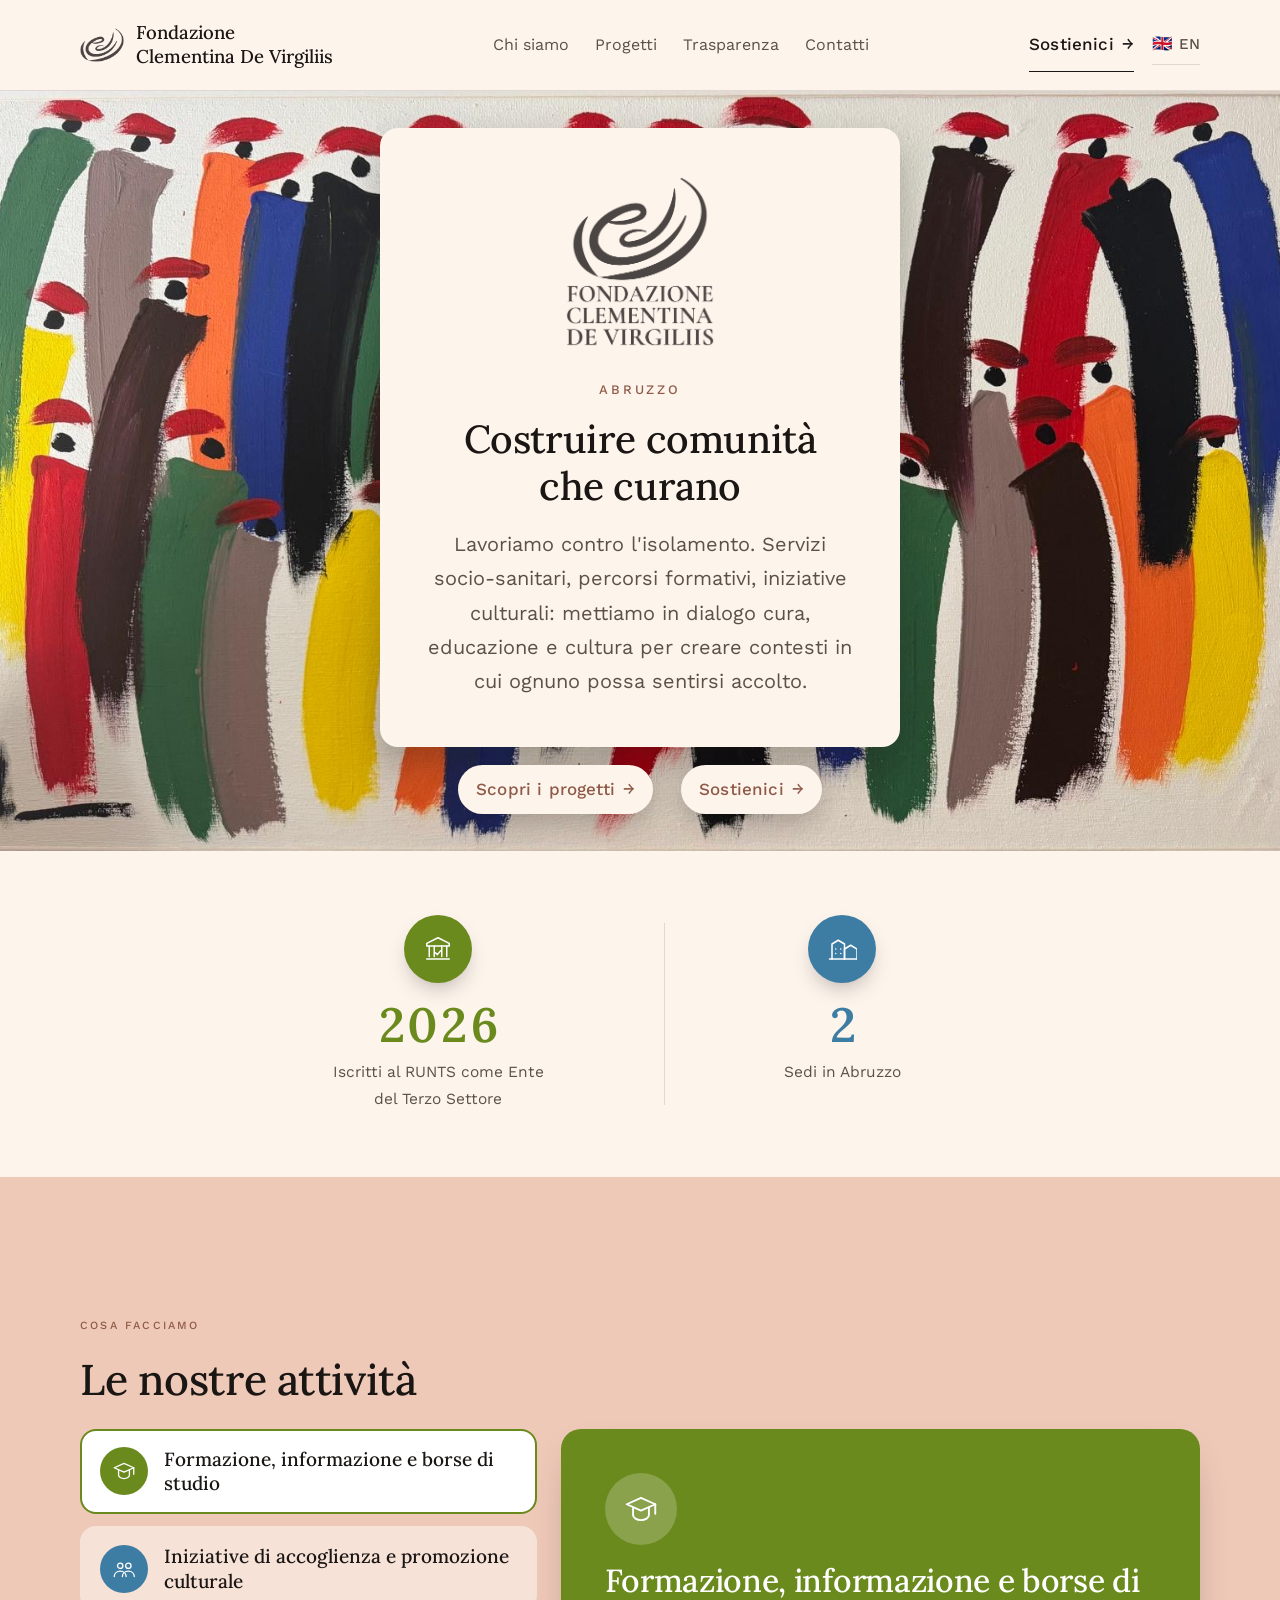
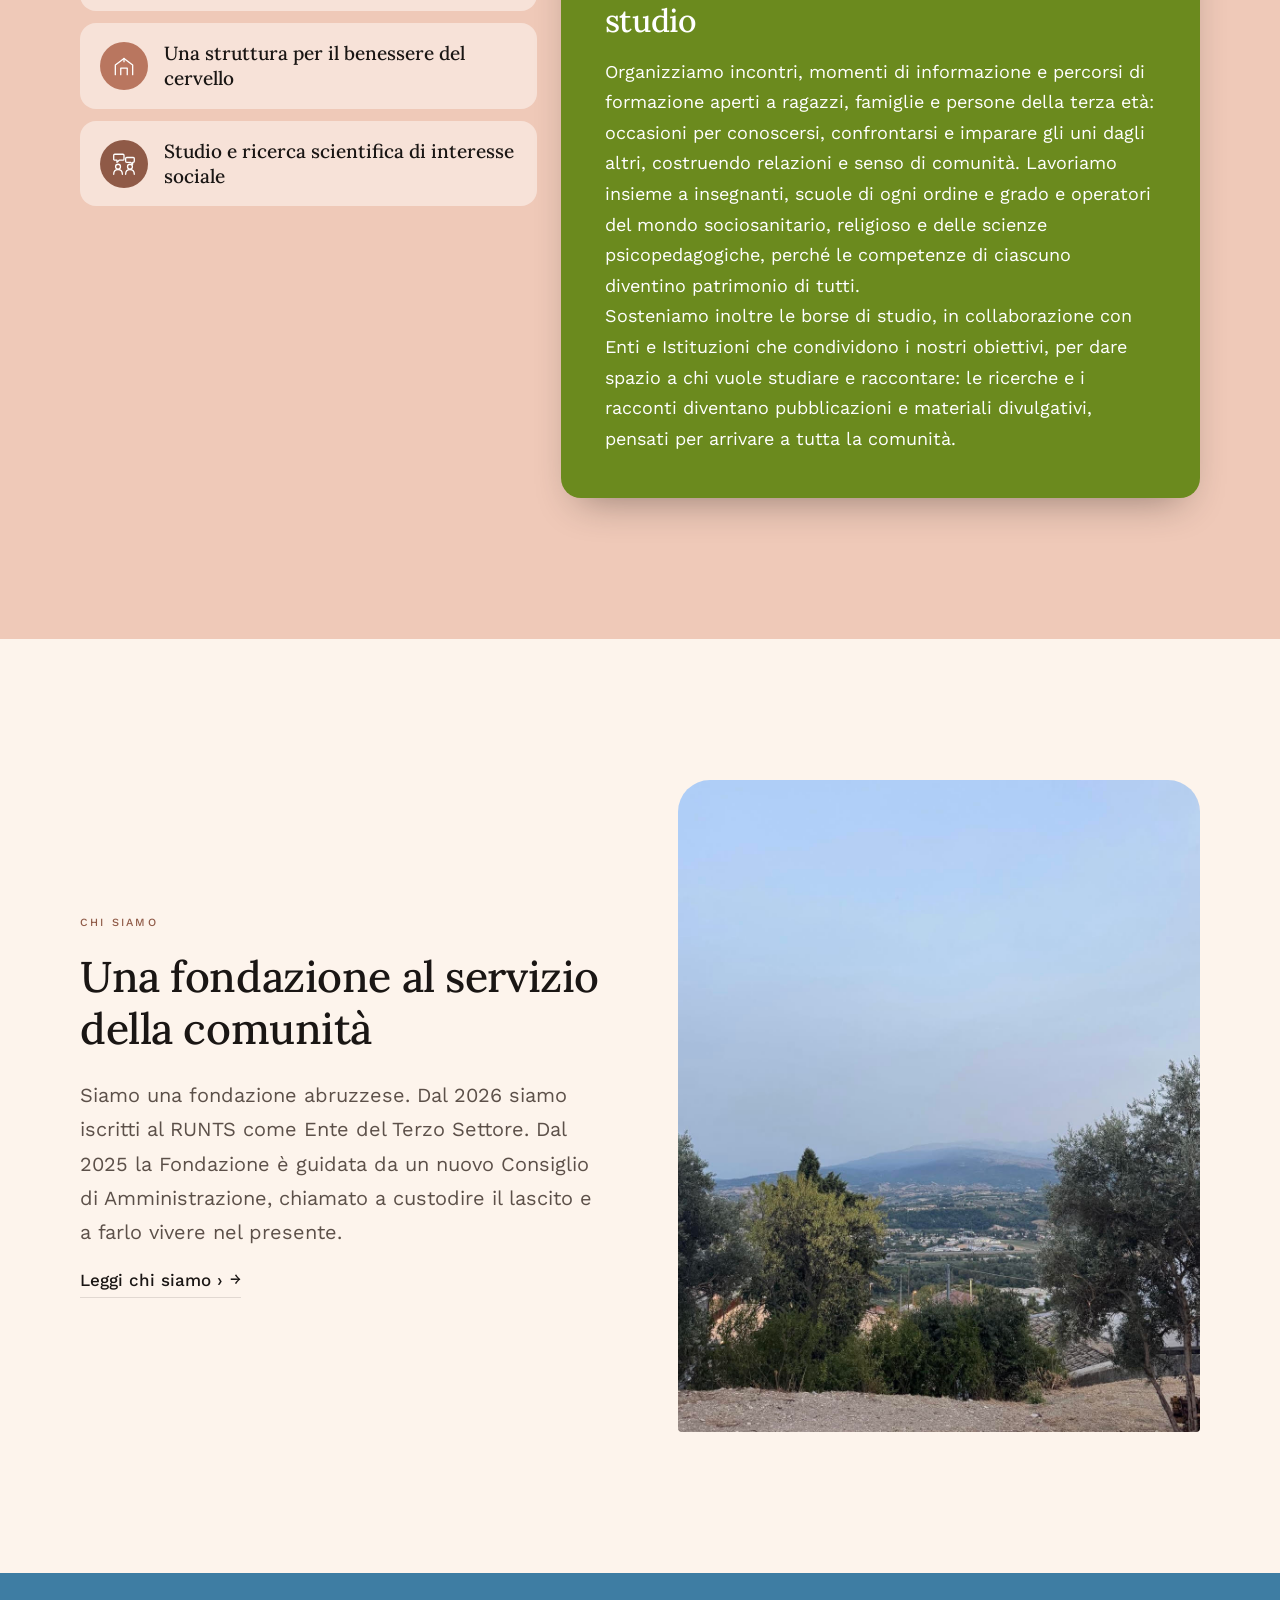
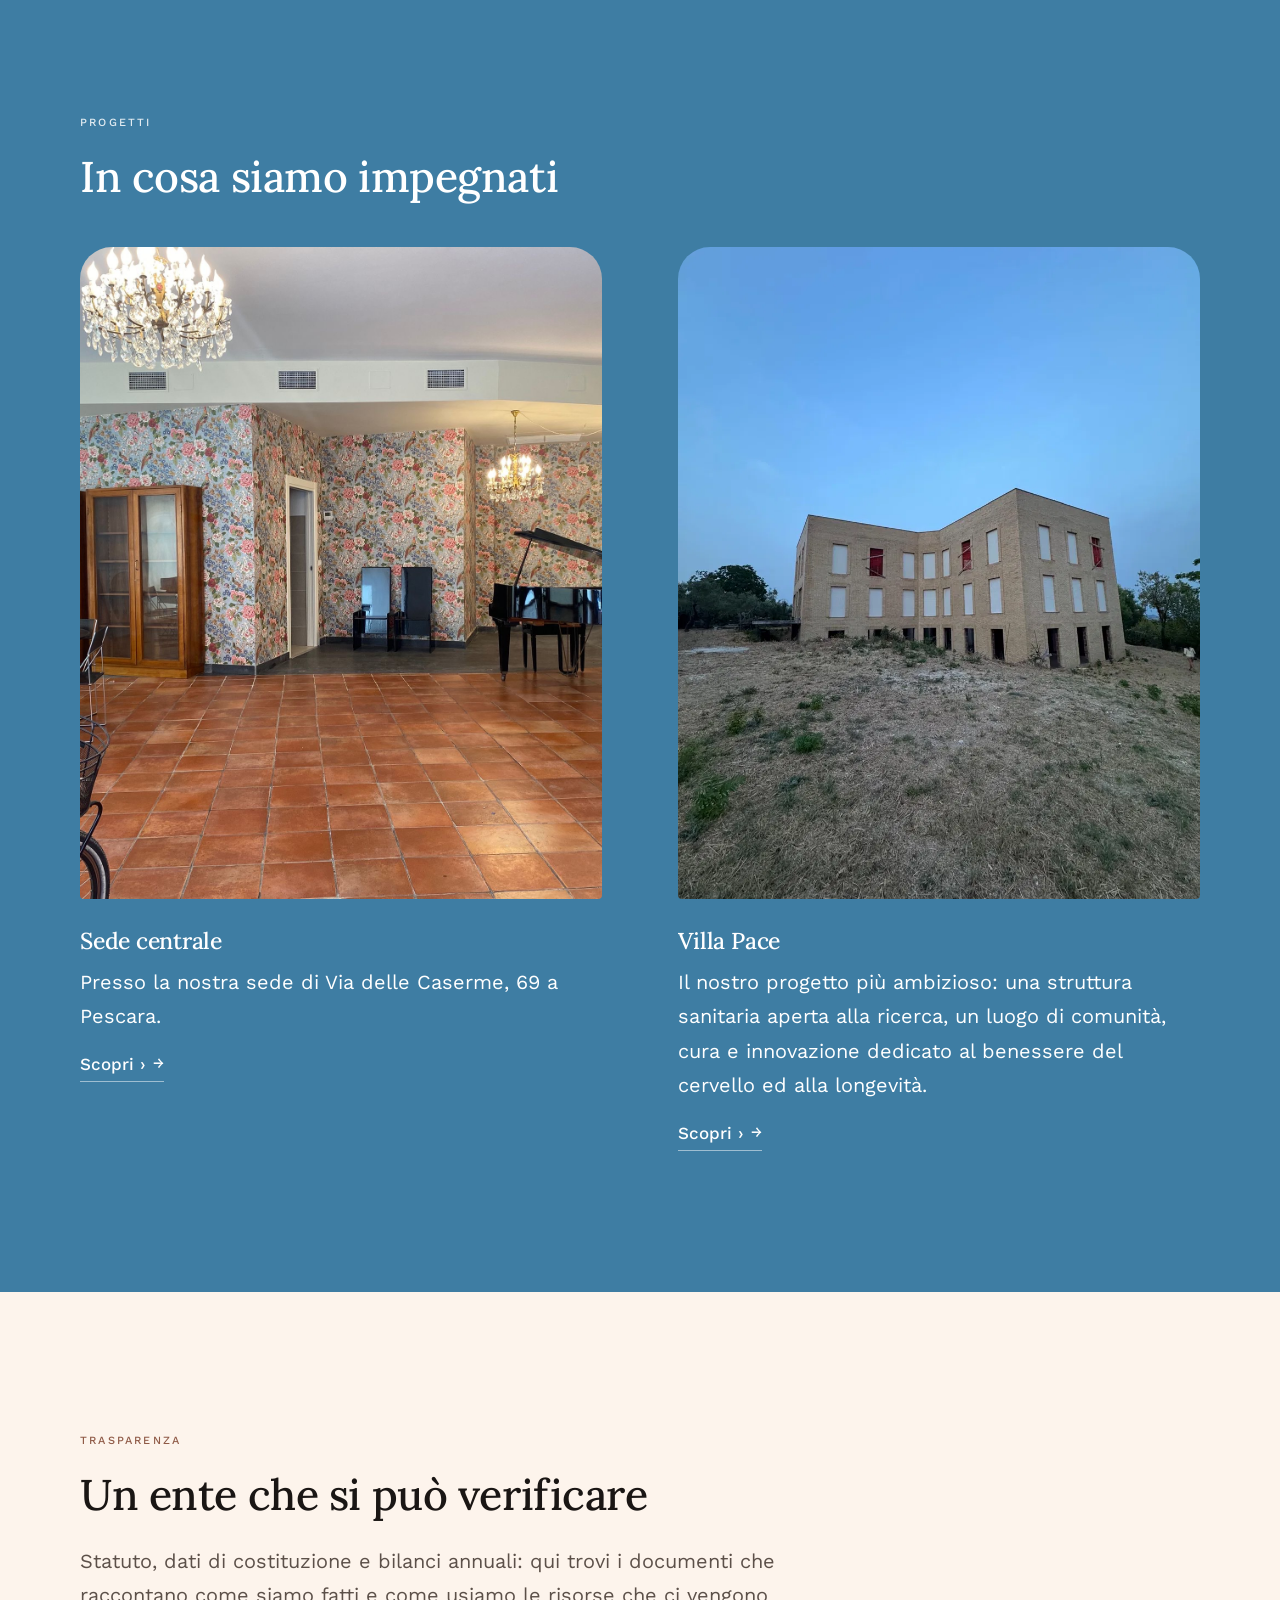
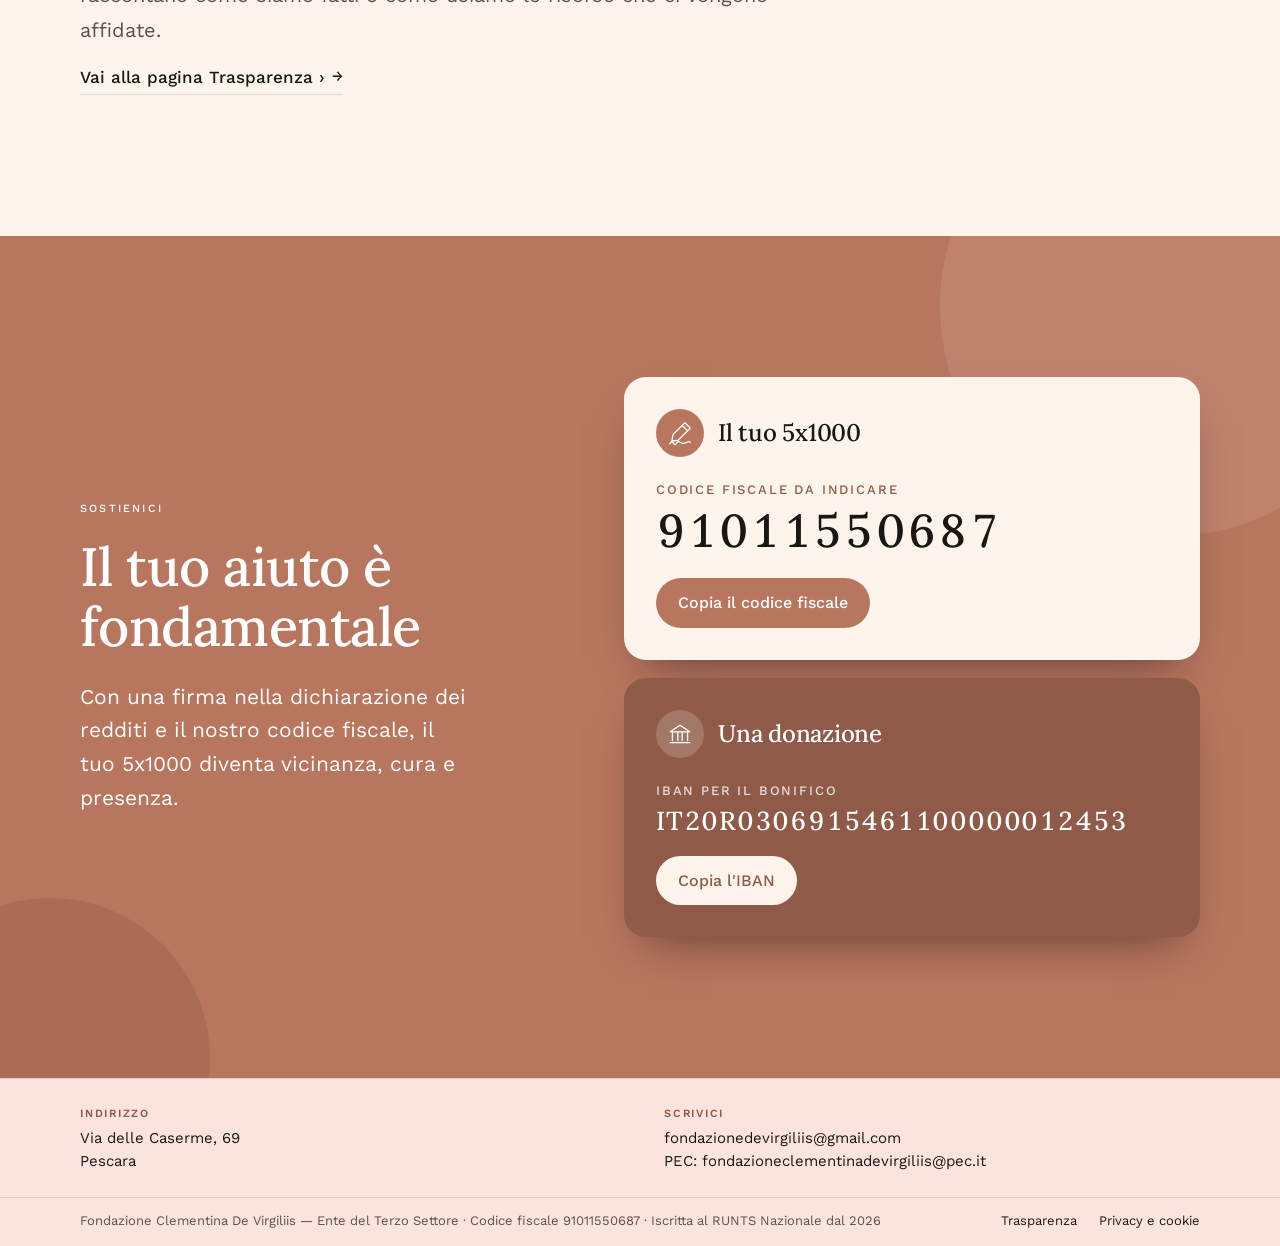
==== commit 0d794753: "Add files via upload" ====
--- a/index.html
+++ b/index.html
@@ -113,17 +113,17 @@
       <div class="attivita-pannello" role="tabpanel" id="att-pan-0" aria-labelledby="att-tab-0">
         <div class="attivita-pannello-icona"><svg viewBox="0 0 48 48" fill="none" stroke="currentColor" stroke-width="2.4" stroke-linecap="round" stroke-linejoin="round" aria-hidden="true"><path d="M24 10 6 18l18 8 18-8-18-8Z"/><path d="M14 22v10c0 3 4.5 6 10 6s10-3 10-6V22"/><path d="M42 18v12"/></svg></div>
         <h3>Formazione, informazione e borse di studio</h3>
-        <p>Organizziamo incontri, momenti di informazione e percorsi di formazione aperti a ragazzi, famiglie e persone della terza età: occasioni per conoscersi, confrontarsi e imparare gli uni dagli altri, costruendo relazioni e senso di comunità. Lavoriamo insieme a insegnanti, scuole di ogni ordine e grado e operatori del mondo sociosanitario, religioso e delle scienze psicopedagogiche, perché le competenze di ciascuno diventino patrimonio di tutti.<br>Sosteniamo inoltre le borse di studio, in collaborazione con enti e istituzioni che condividono i nostri obiettivi, per dare spazio a chi vuole studiare e raccontare: le ricerche e i racconti diventano pubblicazioni e materiali divulgativi, pensati per arrivare a tutta la comunità.</p>
+        <p>Organizziamo incontri, momenti di informazione e percorsi di formazione aperti a ragazzi, famiglie e persone della terza età: occasioni per conoscersi, confrontarsi e imparare gli uni dagli altri, costruendo relazioni e senso di comunità. Lavoriamo insieme a insegnanti, scuole di ogni ordine e grado e operatori del mondo sociosanitario, religioso e delle scienze psicopedagogiche, perché le competenze di ciascuno diventino patrimonio di tutti.<br>Sosteniamo inoltre le borse di studio, in collaborazione con Enti e Istituzioni che condividono i nostri obiettivi, per dare spazio a chi vuole studiare e raccontare: le ricerche e i racconti diventano pubblicazioni e materiali divulgativi, pensati per arrivare a tutta la comunità.</p>
       </div>
       <div class="attivita-pannello" role="tabpanel" id="att-pan-1" aria-labelledby="att-tab-1" hidden>
         <div class="attivita-pannello-icona"><svg viewBox="0 0 48 48" fill="none" stroke="currentColor" stroke-width="2.4" stroke-linecap="round" stroke-linejoin="round" aria-hidden="true"><circle cx="17" cy="18" r="5"/><circle cx="32" cy="18" r="5"/><path d="M6 38c0-6 5-10 11-10s11 4 11 10"/><path d="M21 38c0-6 5-10 11-10s11 4 11 10"/></svg></div>
         <h3>Iniziative di accoglienza e promozione culturale</h3>
-        <p>Apriamo le porte della nostra sede a giovani e persone della terza età per momenti di accoglienza, intrattenimento, formazione e informazione: occasioni per ritrovarsi, fare qualcosa insieme e sentirsi parte di una comunità. Promuoviamo iniziative culturali e sociali che favoriscono l'inclusione, il benessere nelle relazioni e la partecipazione alla vita del territorio, perché stare bene insieme è anche il modo migliore per prevenire il disagio e la solitudine. Lavoriamo in rete con realtà del territorio e istituzioni, per costruire proposte aperte e condivise.</p>
+        <p>Apriamo le porte della nostra sede a giovani e persone della terza età per momenti di accoglienza, intrattenimento, formazione e informazione: occasioni per ritrovarsi, fare qualcosa insieme e sentirsi parte di una comunità. Promuoviamo iniziative culturali e sociali che favoriscono l'inclusione, il benessere nelle relazioni e la partecipazione alla vita del territorio, perché stare bene insieme è anche il modo migliore per prevenire il disagio e la solitudine. Lavoriamo in rete con realtà del territorio e Istituzioni, per costruire proposte aperte e condivise.</p>
       </div>
       <div class="attivita-pannello" role="tabpanel" id="att-pan-2" aria-labelledby="att-tab-2" hidden>
         <div class="attivita-pannello-icona"><svg viewBox="0 0 48 48" fill="none" stroke="currentColor" stroke-width="2.4" stroke-linecap="round" stroke-linejoin="round" aria-hidden="true"><path d="M8 40V22l16-12 16 12v18"/><path d="M18 40V28h12v12"/><path d="M24 10v6"/></svg></div>
         <h3>Una struttura per il benessere del cervello</h3>
-        <p>Stiamo costruendo un luogo dedicato al benessere del cervello e alla longevità in salute: uno spazio aperto alla comunità, dove la ricerca, la cura e la prevenzione incontrano la vita di tutti i giorni. Un centro pensato per conoscere meglio come mantenere la mente in forma nel tempo e per promuovere stili di vita e percorsi che aiutino a prevenire le malattie neurodegenerative, in collaborazione con università, enti di ricerca e professionisti.</p>
+        <p>Stiamo costruendo un luogo dedicato al benessere del cervello e alla longevità in salute: uno spazio aperto alla comunità, dove la ricerca, la cura e la prevenzione incontrano la vita di tutti i giorni. Un centro pensato per conoscere meglio come mantenere la mente in forma nel tempo e per promuovere stili di vita e percorsi che aiutino a prevenire le malattie neurodegenerative, in collaborazione con Università, Enti di ricerca e Professionisti.</p>
       </div>
       <div class="attivita-pannello" role="tabpanel" id="att-pan-3" aria-labelledby="att-tab-3" hidden>
         <div class="attivita-pannello-icona"><svg viewBox="0 0 48 48" fill="none" stroke="currentColor" stroke-width="2.4" stroke-linecap="round" stroke-linejoin="round" aria-hidden="true"><circle cx="13" cy="29" r="4.5"/><circle cx="35" cy="29" r="4.5"/><path d="M5 43c0-5.5 3.5-8.5 8-8.5s8 3 8 8.5"/><path d="M27 43c0-5.5 3.5-8.5 8-8.5s8 3 8 8.5"/><path d="M7 6h15a2 2 0 0 1 2 2v7a2 2 0 0 1-2 2h-7l-4 4v-4H7a2 2 0 0 1-2-2V8a2 2 0 0 1 2-2Z"/><path d="M29 12h12a2 2 0 0 1 2 2v5a2 2 0 0 1-2 2h-1v3.5L36.5 21H29a2 2 0 0 1-2-2v-5a2 2 0 0 1 2-2Z"/></svg></div>
--- a/css/style.css
+++ b/css/style.css
@@ -695,3 +695,25 @@
   .hero-logo{width:min(120px,36%)}
 }
 @media (max-width:600px){footer p,.ct-blocco p,.ct-riga{overflow-wrap:anywhere}}
+
+/* ---------- piè di pagina a tutta larghezza (chiaro) ---------- */
+footer.piede{background:var(--rosa);color:var(--nero-70);padding:0;border-top:1px solid var(--linea);width:100%}
+footer.piede a{color:var(--nero);text-decoration:none}
+footer.piede a:hover{text-decoration:underline}
+.piede-corpo{display:grid;grid-template-columns:repeat(2,1fr);gap:clamp(32px,6vw,96px);padding-top:clamp(64px,9vw,120px);padding-bottom:clamp(56px,8vw,104px);max-width:1200px}
+.piede-colonna h3{font-family:'Work Sans',sans-serif;font-size:13px;font-weight:600;letter-spacing:.16em;text-transform:uppercase;color:var(--terracotta-scuro);margin-bottom:16px}
+.piede-colonna p{font-family:'Lora',serif;font-size:clamp(20px,2.4vw,28px);line-height:1.45;color:var(--nero);max-width:none;overflow-wrap:anywhere}
+.piede-coda{border-top:1px solid var(--linea);background:var(--terracotta-chiaro)}
+.piede-coda-in{display:flex;justify-content:space-between;gap:12px 28px;flex-wrap:wrap;padding-top:22px;padding-bottom:26px;max-width:1200px}
+.piede-coda p{font-size:15px;color:var(--nero-70);max-width:none;margin:0}
+.piede-legali a{margin-left:22px}
+.piede-legali a:first-child{margin-left:0}
+.piede-legali{white-space:nowrap}
+@media (max-width:700px){.piede-corpo{grid-template-columns:1fr}.piede-coda-in{flex-direction:column}}
+/* piè di pagina compatto */
+.piede-corpo{padding-top:28px;padding-bottom:24px;gap:24px 48px}
+.piede-colonna h3{font-size:11px;margin-bottom:6px}
+.piede-colonna p{font-family:'Work Sans',sans-serif;font-size:15px;line-height:1.55}
+.piede-coda-in{padding-top:12px;padding-bottom:14px}
+.piede-coda p{font-size:13px}
+.piede-coda{background:transparent}
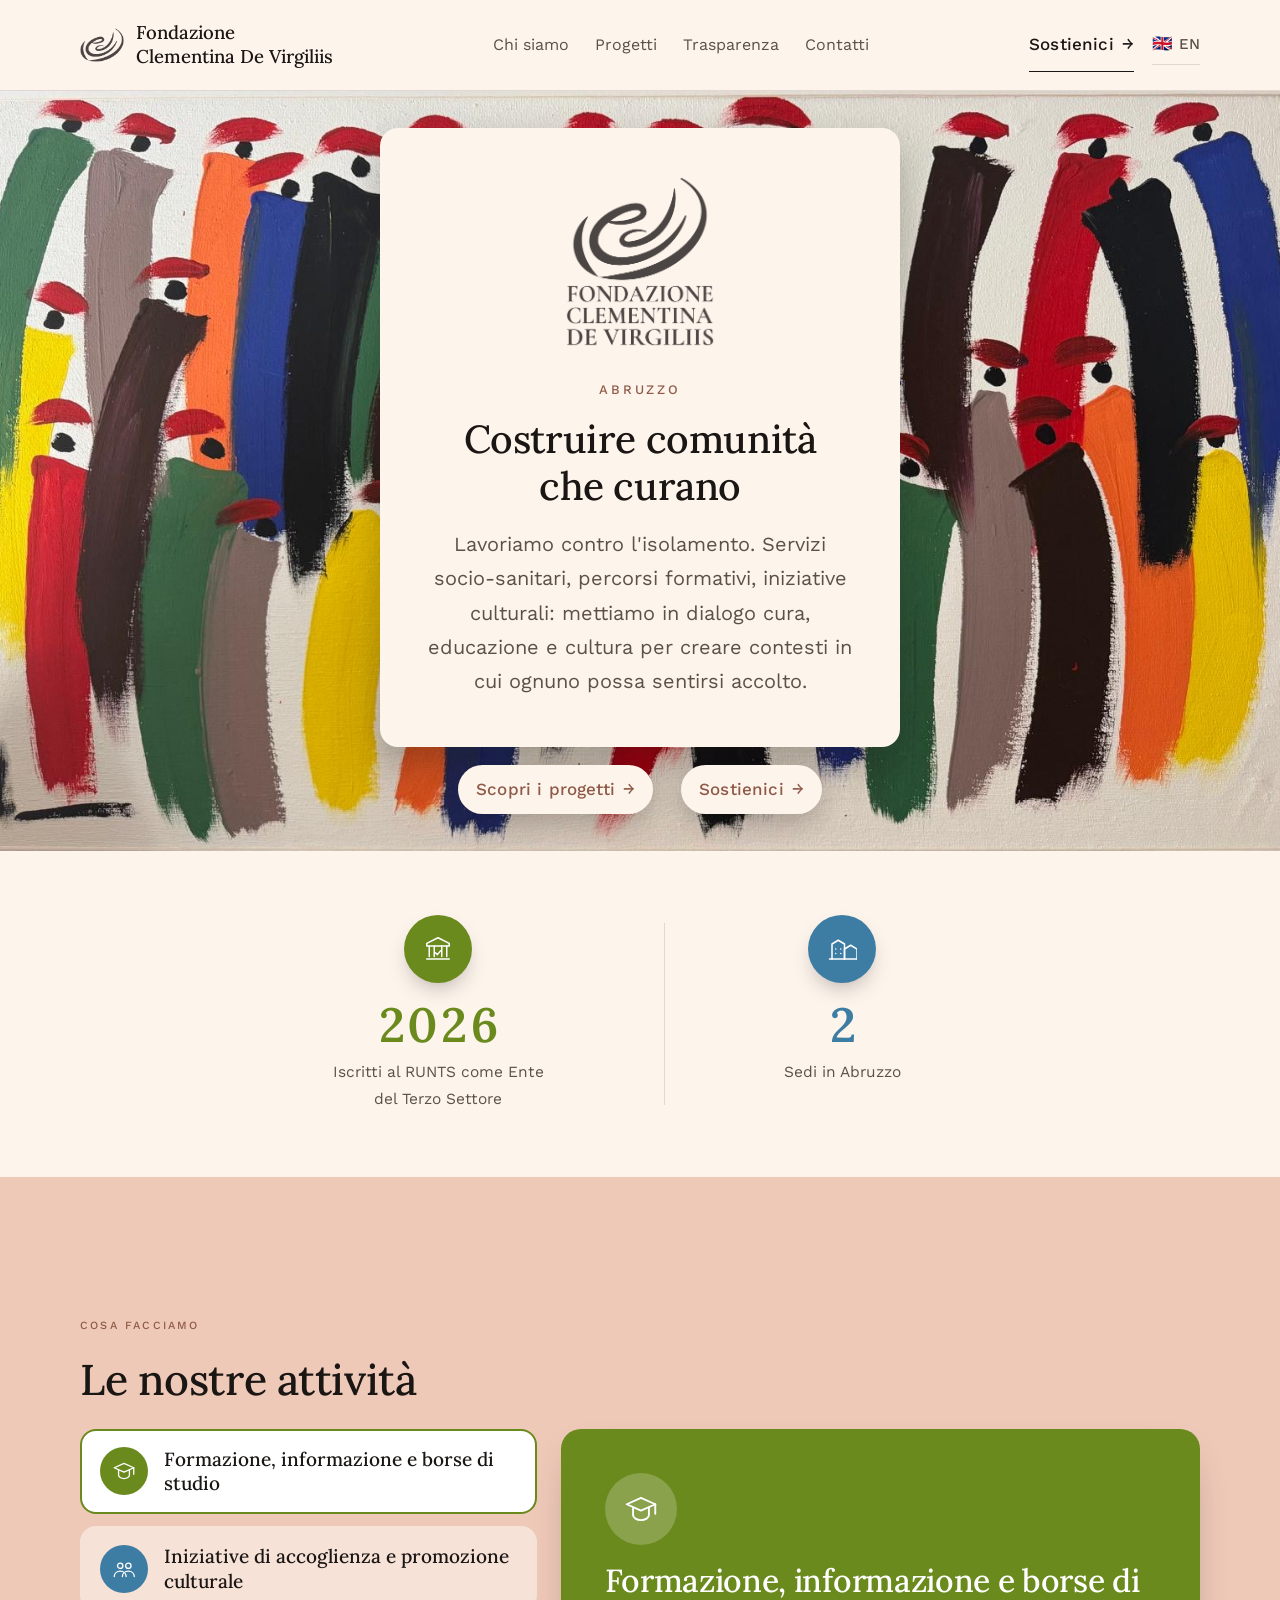
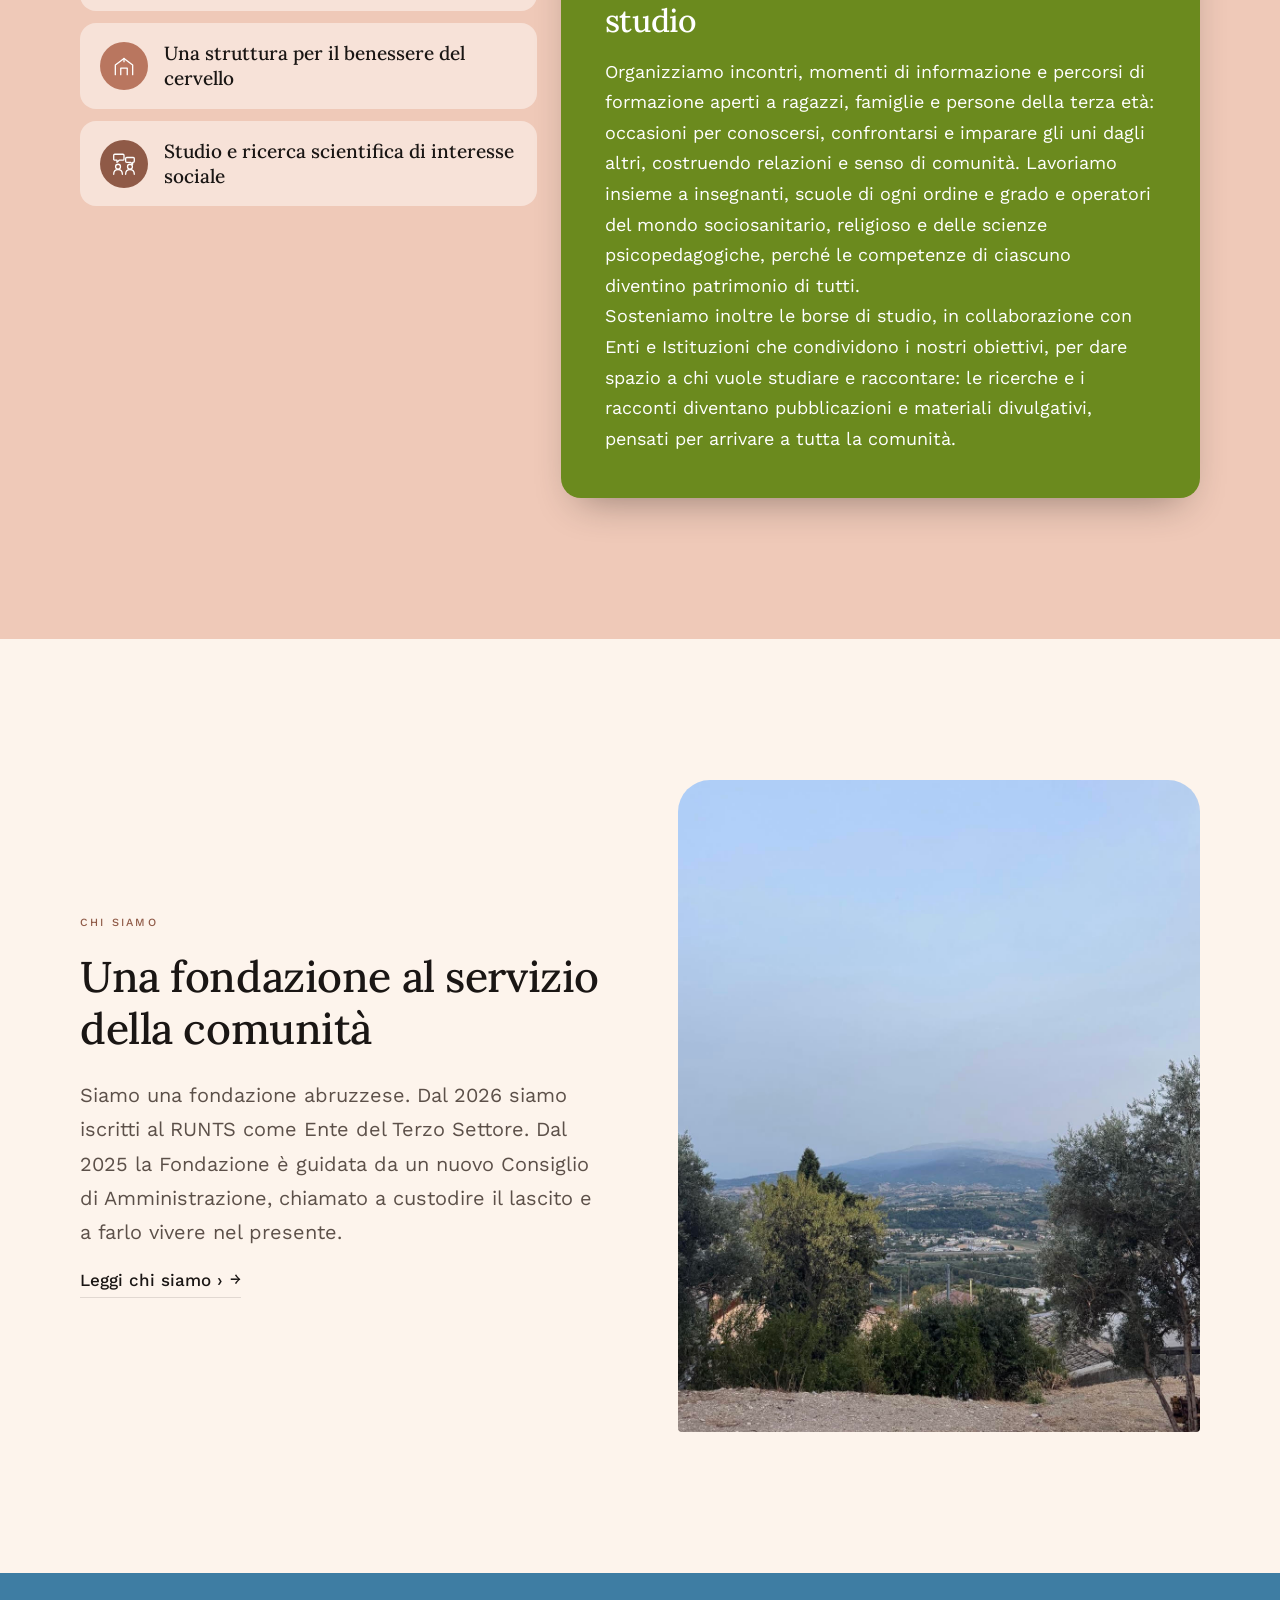
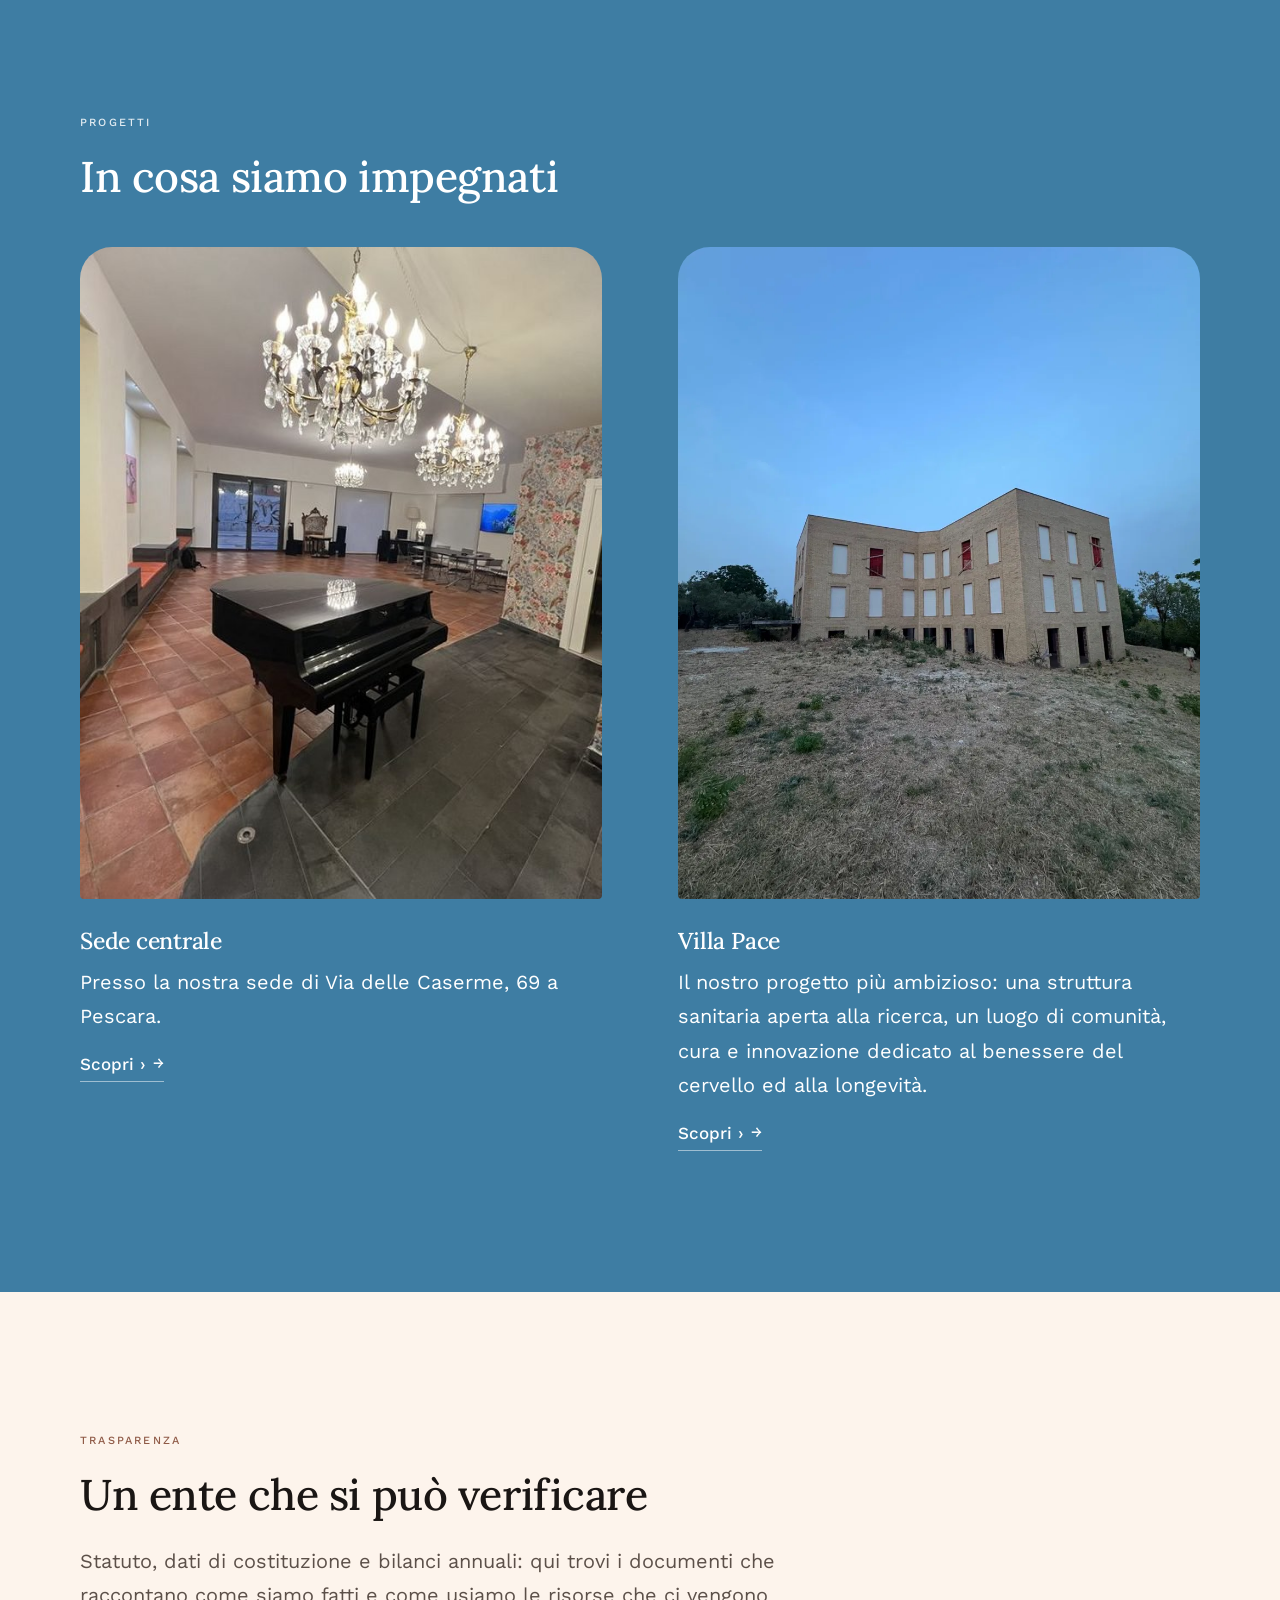
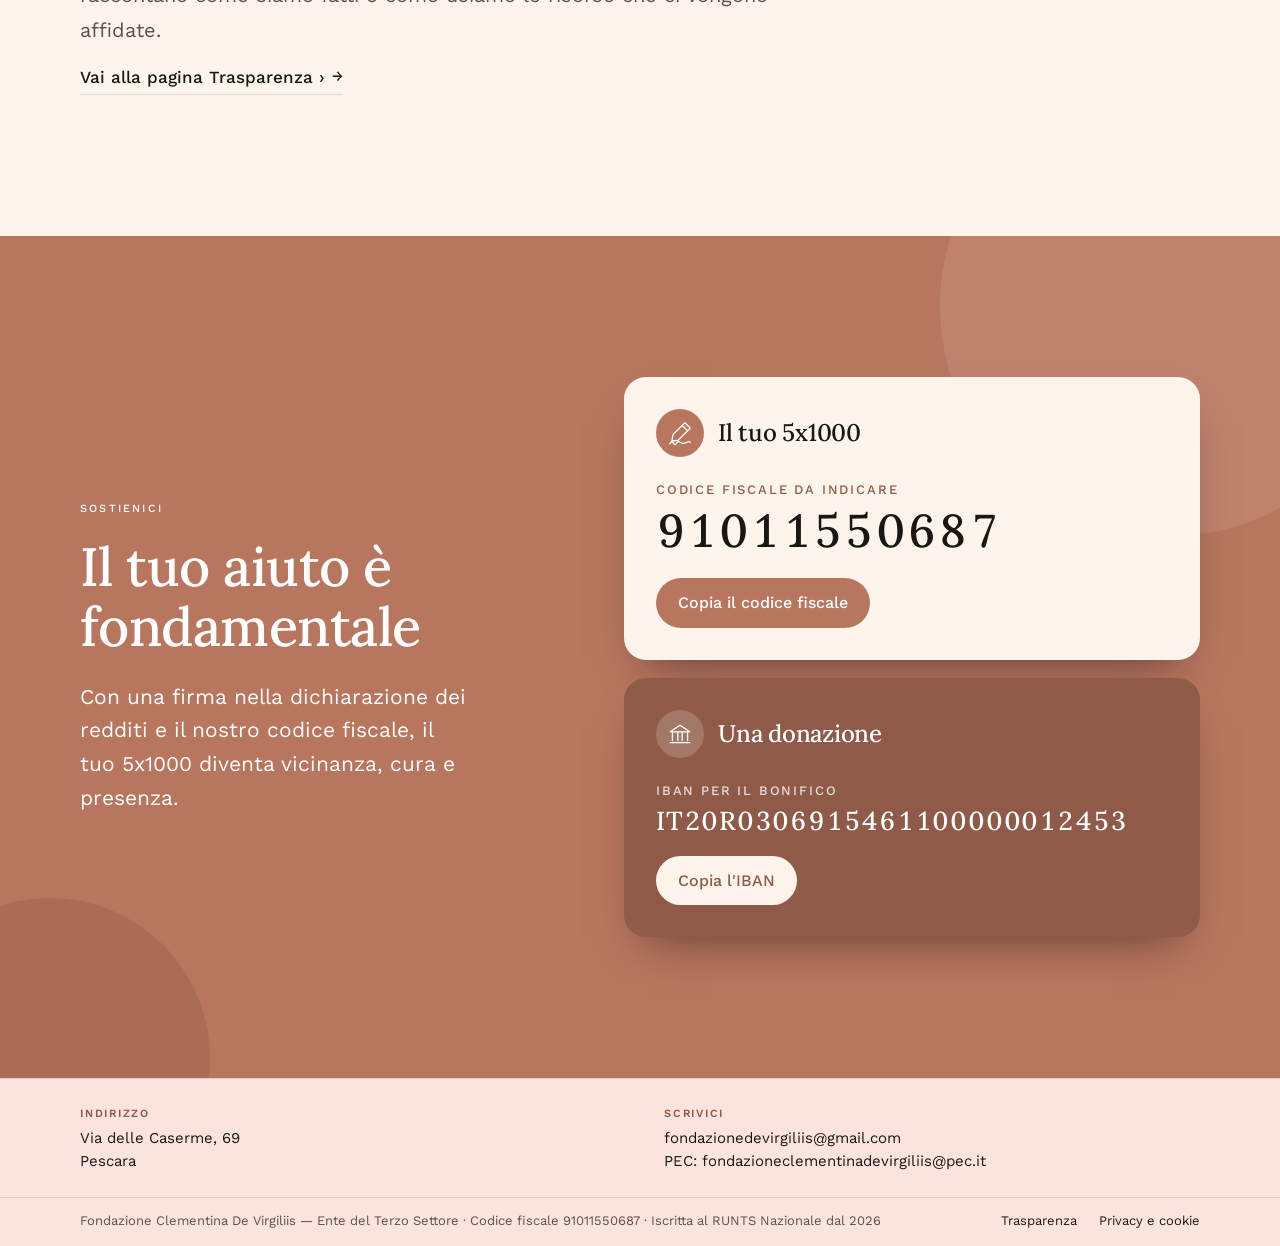
==== commit aa02482e: "Add files via upload" ====
--- a/index.html
+++ b/index.html
@@ -156,7 +156,7 @@
     <div class="due">
 
       <article class="scheda">
-        <div class="foto arco"><img src="img/sede-centrale.jpg" alt="La sede centrale della Fondazione" loading="lazy"></div>
+        <div class="foto arco"><img src="img/sede-centrale-1.jpg" alt="La sede centrale della Fondazione" loading="lazy"></div>
         <h3>Sede centrale</h3>
         <p>Presso la nostra sede di Via delle Caserme, 69 a Pescara.</p>
         <a class="link-avanti" href="progetti.html#sede">Scopri &rsaquo;</a>
--- a/css/style.css
+++ b/css/style.css
@@ -717,3 +717,75 @@
 .piede-coda-in{padding-top:12px;padding-bottom:14px}
 .piede-coda p{font-size:13px}
 .piede-coda{background:transparent}
+
+/* progetto in partenza (visibile senza aprire le attività) */
+.pr-nuovo{display:grid;grid-template-columns:minmax(200px,300px) 1fr;gap:clamp(20px,3vw,36px);background:#fff;border-radius:18px;overflow:hidden;margin:0 0 18px;box-shadow:0 14px 34px -20px rgba(26,22,20,.45)}
+.pr-nuovo-img{background:linear-gradient(135deg,#EFC9B8,#B9765F);min-height:260px;display:grid;place-items:center;color:#fff;font-size:14px;text-align:center;padding:12px}
+.pr-nuovo-img img{width:100%;height:100%;object-fit:cover;display:block}
+.pr-nuovo-tx{padding:clamp(22px,3vw,34px) clamp(20px,3vw,34px) clamp(22px,3vw,34px) 0;display:flex;flex-direction:column;align-items:flex-start;gap:8px}
+.pr-nuovo-badge{display:inline-block;font-size:12px;letter-spacing:.1em;text-transform:uppercase;font-weight:600;background:#6B8A1E;color:#fff;border-radius:999px;padding:4px 12px}
+.pr-nuovo-rif{font-size:13px;letter-spacing:.12em;text-transform:uppercase;color:var(--terracotta-scuro);font-weight:500;margin:6px 0 0}
+.pr-nuovo-tx h3{font-size:clamp(22px,2.6vw,30px);margin:0}
+.pr-nuovo-data{font-weight:600;color:var(--terracotta-scuro);margin:0}
+.pr-nuovo-tx p{font-size:17px;line-height:1.6;color:var(--nero);max-width:none}
+@media (max-width:700px){.pr-nuovo{grid-template-columns:1fr}.pr-nuovo-img{min-height:220px}.pr-nuovo-tx{padding:0 20px 24px}}
+
+.pr-nuovo{grid-template-columns:minmax(220px,300px) 1fr;align-items:start}
+.pr-nuovo-img{display:block;background:#0c2340;min-height:0;padding:0;align-self:stretch}
+.pr-nuovo-img img{width:100%;height:auto;object-fit:contain;display:block}
+.pr-nuovo-btn{display:inline-block;margin-top:10px;padding:12px 22px;border-radius:999px;background:var(--terracotta-scuro);color:#fff!important;font-weight:500;text-decoration:none}
+.pr-nuovo-btn:hover{background:var(--nero)}
+@media (max-width:700px){.pr-nuovo{grid-template-columns:1fr}.pr-nuovo-img{max-width:420px;margin-inline:auto}}
+
+.pr-nuovo-tx .pr-nuovo-fatti{list-style:none;margin:4px 0 0;padding:0;display:grid;gap:6px}
+.pr-nuovo-fatti li{position:relative;padding-left:26px;font-size:16.5px;line-height:1.5;color:var(--nero)}
+.pr-nuovo-fatti li::before{content:"";position:absolute;left:3px;top:.5em;width:9px;height:9px;border-radius:50%;background:#6B8A1E}
+.pr-calendario{grid-column:1/-1;background:var(--crema);padding:clamp(20px,3vw,30px) clamp(20px,3vw,34px) clamp(22px,3vw,32px)}
+.pr-cal-testa{display:flex;flex-wrap:wrap;align-items:baseline;gap:4px 18px;margin-bottom:16px}
+.pr-cal-testa h4{font-family:'Lora',serif;font-size:22px;font-weight:500;margin:0;color:var(--nero)}
+.pr-cal-testa p{margin:0;font-size:15px;color:var(--nero-70)}
+.pr-cal-mesi{display:grid;grid-template-columns:repeat(6,minmax(0,1fr));gap:14px}
+.cal-mese{background:#fff;border-radius:14px;padding:14px 12px 16px;text-align:center;border-top:4px solid var(--terracotta)}
+.cal-mese:nth-child(even){border-top-color:#3E7DA3}
+.cal-mese h5{font-family:'Work Sans',sans-serif;font-size:12px;letter-spacing:.1em;text-transform:uppercase;font-weight:600;color:var(--terracotta-scuro);margin:0 0 12px}
+.cal-mese ul{list-style:none;margin:0;padding:0;display:flex;flex-wrap:wrap;justify-content:center;gap:8px}
+.cal-mese li{width:44px;height:44px;border-radius:50%;background:var(--rosa);display:grid;place-items:center}
+.cal-mese li b{font-family:'Lora',serif;font-size:19px;font-weight:600;color:var(--nero)}
+.cal-mese li.primo{background:#6B8A1E}.cal-mese li.primo b{color:#fff}
+.pr-cal-nota{margin:14px 0 0;font-size:14px;color:var(--nero-70)}
+@media (max-width:1000px){.pr-cal-mesi{grid-template-columns:repeat(3,minmax(0,1fr))}}
+@media (max-width:520px){.pr-cal-mesi{grid-template-columns:repeat(2,minmax(0,1fr))}}
+
+.pr-nuovo-tx .pr-nuovo-fatti{list-style:disc;padding-left:26px;margin:4px 0 6px;display:block}
+.pr-nuovo-fatti li{padding-left:4px;margin-bottom:6px}
+.pr-nuovo-fatti li::before{display:none}
+.pr-nuovo-fatti li::marker{color:#6B8A1E}
+.pr-cal-nota{display:flex;align-items:center;gap:10px;font-weight:600;color:var(--nero)}
+.pr-cal-nota::before{content:"";width:14px;height:14px;border-radius:50%;background:#6B8A1E;flex:none}
+.cal-mese h5{line-height:1.5}
+
+.pr-nuovo-azioni{display:flex;flex-wrap:wrap;gap:12px;margin-top:10px}
+.pr-nuovo-azioni .pr-nuovo-btn{margin-top:0}
+.pr-nuovo-btn--vuoto{background:transparent;color:var(--terracotta-scuro)!important;border:2px solid var(--terracotta-scuro);padding:10px 20px}
+.pr-nuovo-btn--vuoto:hover{background:var(--terracotta-scuro);color:#fff!important}
+.pr-nuovo{grid-template-columns:minmax(240px,400px) 1fr}
+.pr-nuovo-img{background:#fff;align-self:start;padding:clamp(14px,2vw,22px) 0 clamp(14px,2vw,22px) clamp(14px,2vw,22px)}
+.pr-nuovo-img img{border-radius:10px;box-shadow:0 10px 26px -14px rgba(26,22,20,.5)}
+.pr-nuovo-tx{align-self:start}
+@media (max-width:700px){.pr-nuovo-img{padding:16px 16px 0}}
+
+/* ---- telefono: regole finali (devono stare in fondo) ---- */
+@media (max-width:700px){
+  .pr-nuovo{grid-template-columns:minmax(0,1fr)}
+  .pr-nuovo-img{max-width:420px;margin-inline:auto;padding:16px 16px 0}
+  .pr-nuovo-tx{padding:8px 20px 24px;align-self:auto;min-width:0}
+  .pr-nuovo-tx p,.pr-nuovo-tx h3{overflow-wrap:anywhere}
+  .pr-nuovo-azioni .pr-nuovo-btn{flex:1 1 100%;text-align:center}
+  .pr-calendario{padding:20px 16px 22px}
+}
+@media (max-width:480px){
+  .sost-griglia,.sost-testo,.sost-carte,.sost-carta{min-width:0}
+  .sost-dato{overflow-wrap:anywhere;font-size:clamp(18px,6vw,28px)}
+  .sost-dato--iban{font-size:clamp(14px,4.6vw,20px);letter-spacing:.02em}
+}
+.pr-nuovo-btn{line-height:1.3}
